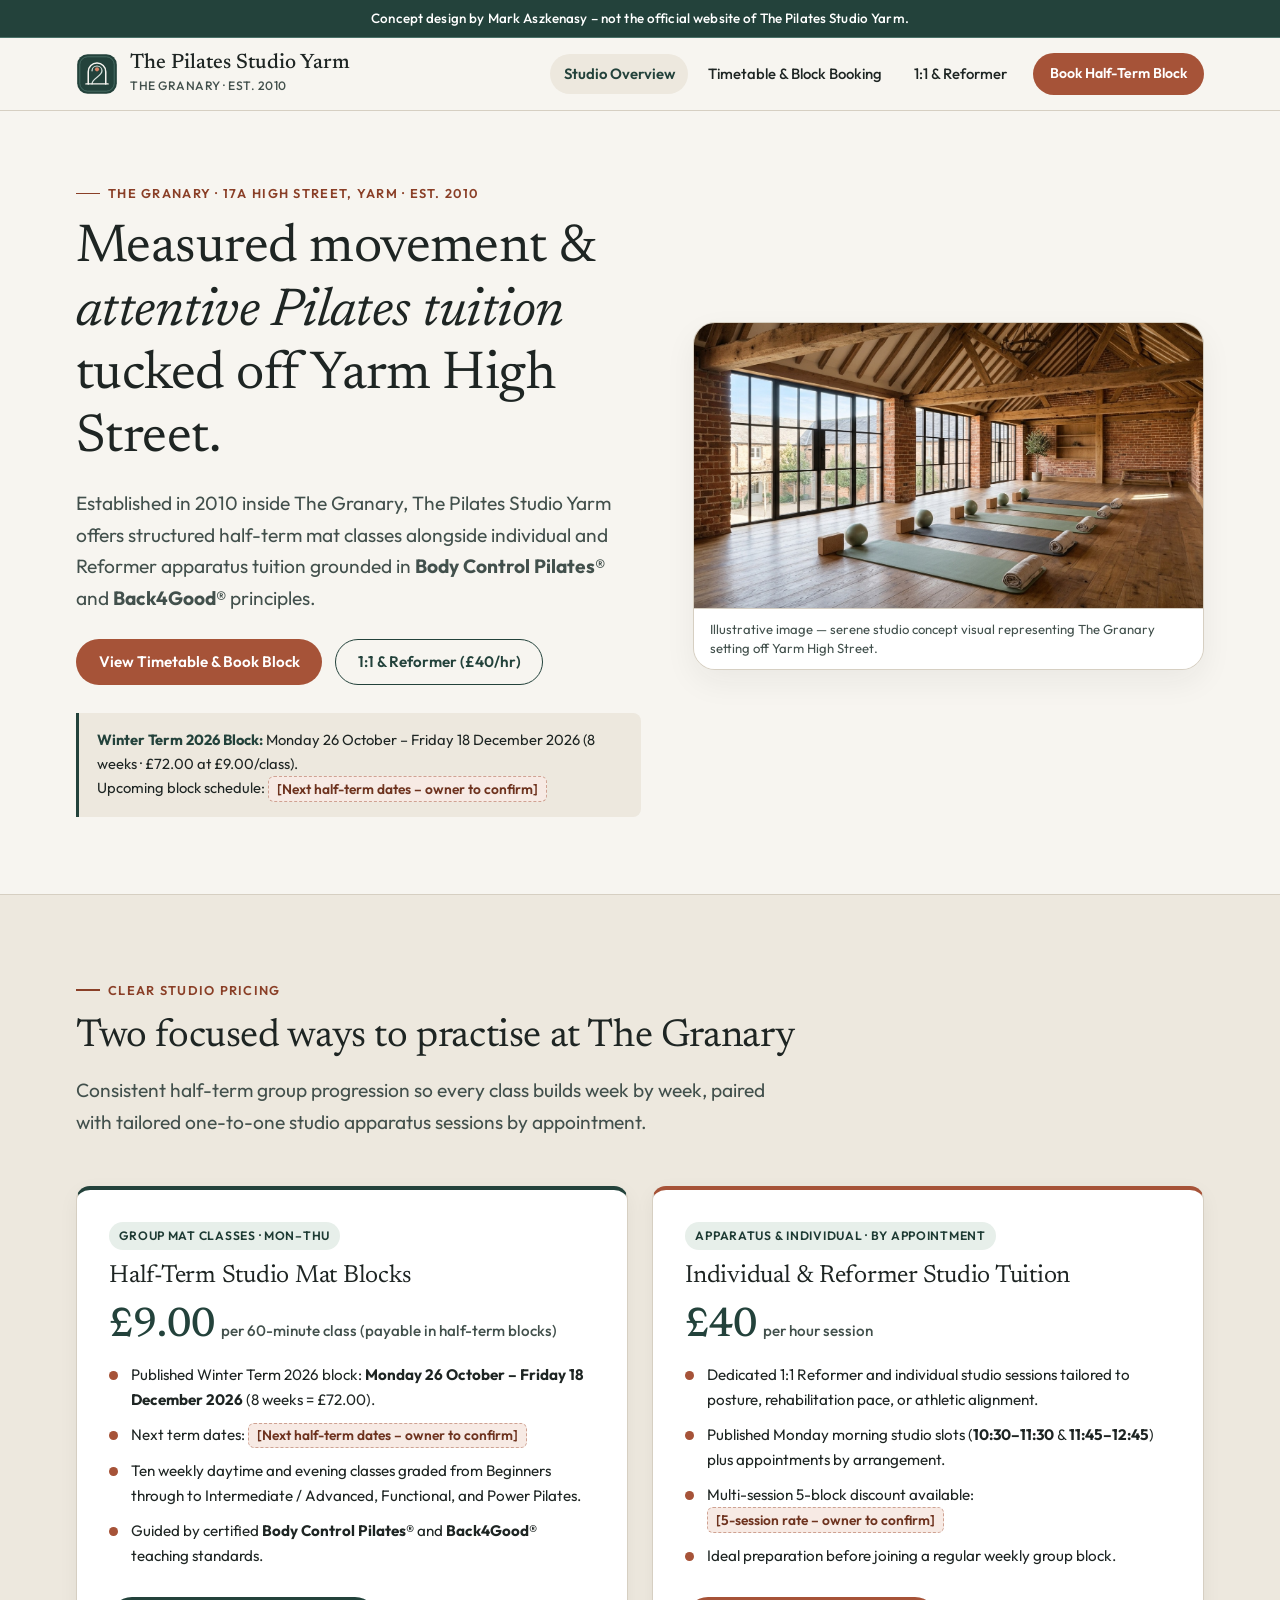
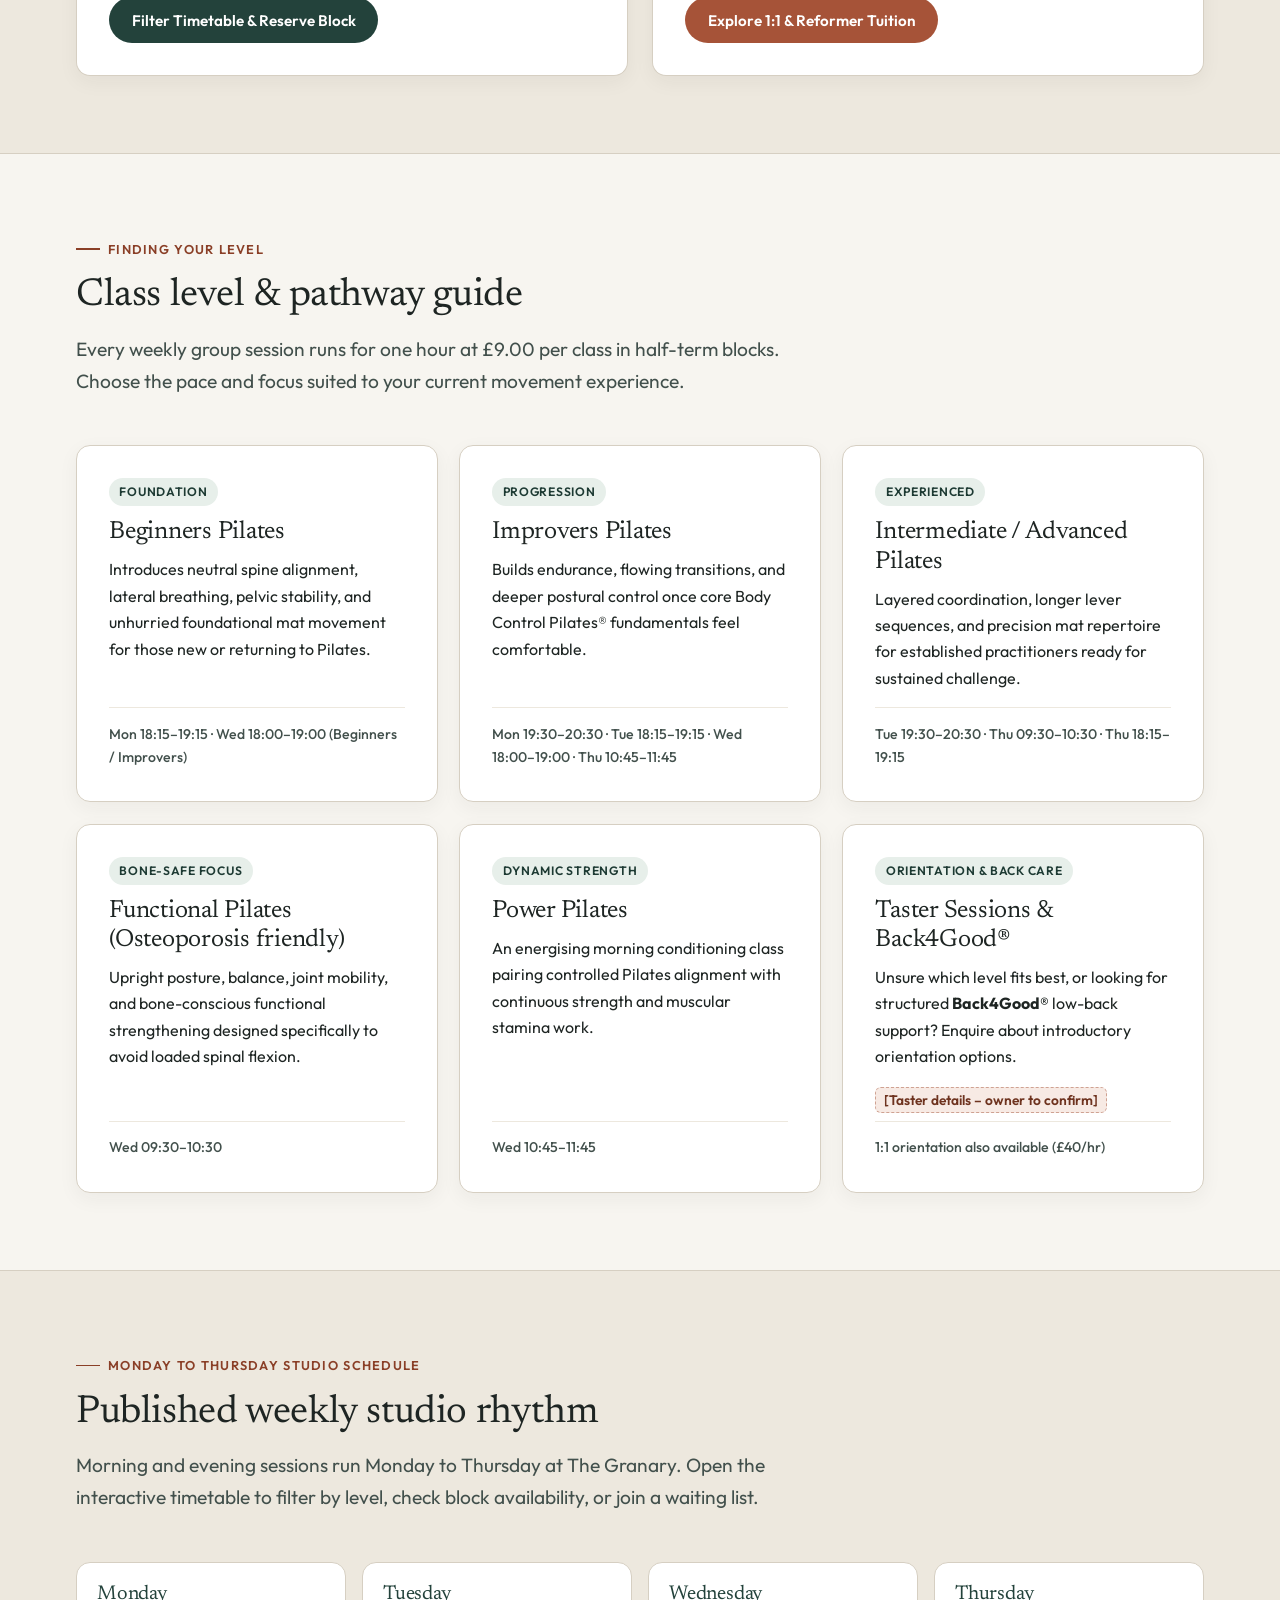
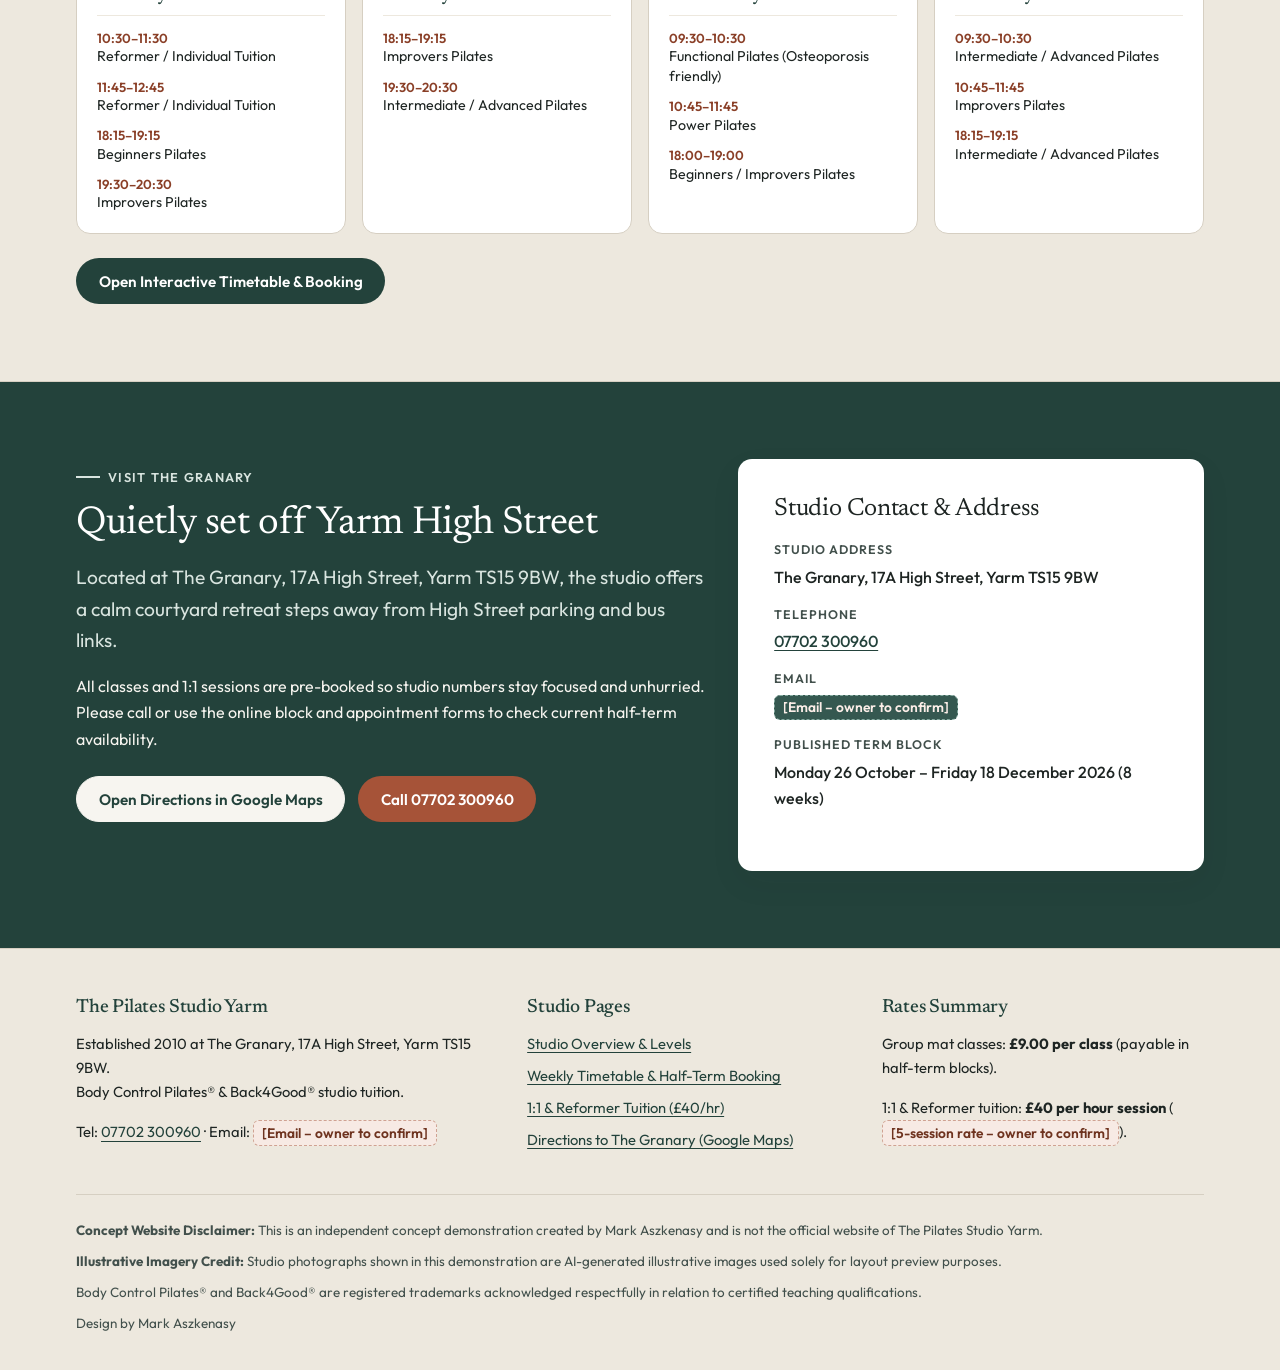
==== index.html @ 7351efa4 "Initial draft concept website for pilates-studio-yarm-demo" ====
<!DOCTYPE html>
<html lang="en-GB">
<head>
  <meta charset="utf-8">
  <meta name="viewport" content="width=device-width, initial-scale=1.0">
  <meta name="robots" content="noindex, nofollow">
  <title>The Pilates Studio Yarm | Calm Movement &amp; Reformer Tuition in The Granary</title>
  <meta name="description" content="Concept website for The Pilates Studio Yarm at The Granary, 17A High Street, Yarm TS15 9BW. Body Control Pilates, Back4Good, £9 half-term mat blocks and £40 1:1 Reformer tuition.">
  <link rel="icon" href="favicon.svg" type="image/svg+xml">
  <link rel="stylesheet" href="css/styles.css">
</head>
<body>
  <a class="skip-link" href="#main-content">Skip to main content</a>

  <div class="concept-banner" role="region" aria-label="Concept website notice">
    <p>Concept design by Mark Aszkenasy – not the official website of The Pilates Studio Yarm.</p>
  </div>

  <header class="site-header">
    <div class="container header-inner">
      <a class="brand-link" href="index.html">
        <img class="brand-mark" src="images/logo-mark.svg" alt="" width="44" height="44">
        <span class="brand-text">
          <span class="brand-name">The Pilates Studio Yarm</span>
          <span class="brand-sub">The Granary · Est. 2010</span>
        </span>
      </a>

      <button class="nav-toggle" type="button" aria-expanded="false" aria-controls="primary-nav">
        <svg class="nav-toggle-icon" viewBox="0 0 24 24" fill="none" stroke="currentColor" stroke-width="2" aria-hidden="true">
          <path d="M4 7h16M4 12h16M4 17h16" stroke-linecap="round"/>
        </svg>
        <span class="nav-toggle-text">Menu</span>
      </button>

      <nav id="primary-nav" class="primary-nav" aria-label="Primary navigation">
        <ul class="nav-list">
          <li><a class="nav-link" href="index.html" aria-current="page">Studio Overview</a></li>
          <li><a class="nav-link" href="timetable-booking.html">Timetable &amp; Block Booking</a></li>
          <li><a class="nav-link" href="reformer-tuition.html">1:1 &amp; Reformer</a></li>
          <li class="nav-cta-item"><a class="btn btn-primary btn-sm" href="timetable-booking.html#booking-form">Book Half-Term Block</a></li>
        </ul>
      </nav>
    </div>
  </header>

  <main id="main-content">
    <!-- Hero Section -->
    <section class="hero-section">
      <div class="container hero-grid">
        <div class="hero-copy">
          <span class="eyebrow">The Granary · 17A High Street, Yarm · Est. 2010</span>
          <h1>Measured movement &amp; <em>attentive Pilates tuition</em> tucked off Yarm High Street.</h1>
          <p class="lead">
            Established in 2010 inside The Granary, The Pilates Studio Yarm offers structured half-term mat classes alongside individual and Reformer apparatus tuition grounded in <strong>Body Control Pilates®</strong> and <strong>Back4Good®</strong> principles.
          </p>

          <div class="btn-group">
            <a class="btn btn-primary" href="timetable-booking.html">View Timetable &amp; Book Block</a>
            <a class="btn btn-outline" href="reformer-tuition.html">1:1 &amp; Reformer (£40/hr)</a>
          </div>

          <div class="term-callout">
            <strong>Winter Term 2026 Block:</strong> Monday 26 October – Friday 18 December 2026 (8 weeks · £72.00 at £9.00/class).<br>
            Upcoming block schedule: <span class="ph">[Next half-term dates – owner to confirm]</span>
          </div>
        </div>

        <figure class="editorial-figure hero-media">
          <img
            src="images/hero.jpg"
            alt="Calm timber-beamed Pilates loft studio with alignment mats and studio apparatus bathed in warm daylight"
            width="1440"
            height="803"
            fetchpriority="high"
          >
          <figcaption>Illustrative image — serene studio concept visual representing The Granary setting off Yarm High Street.</figcaption>
        </figure>
      </div>
    </section>

    <!-- Studio Pricing & Format Overview -->
    <section class="section section-stone" aria-labelledby="pricing-heading">
      <div class="container">
        <div class="section-header">
          <span class="eyebrow">Clear Studio Pricing</span>
          <h2 id="pricing-heading">Two focused ways to practise at The Granary</h2>
          <p class="lead">
            Consistent half-term group progression so every class builds week by week, paired with tailored one-to-one studio apparatus sessions by appointment.
          </p>
        </div>

        <div class="grid-2">
          <article class="studio-card studio-card-accent">
            <span class="level-pill">Group Mat Classes · Mon–Thu</span>
            <h3>Half-Term Studio Mat Blocks</h3>
            <div class="price-tag">
              <span class="price-amount">£9.00</span>
              <span class="price-unit">per 60-minute class (payable in half-term blocks)</span>
            </div>
            <ul class="feature-list">
              <li>Published Winter Term 2026 block: <strong>Monday 26 October – Friday 18 December 2026</strong> (8 weeks = £72.00).</li>
              <li>Next term dates: <span class="ph">[Next half-term dates – owner to confirm]</span></li>
              <li>Ten weekly daytime and evening classes graded from Beginners through to Intermediate / Advanced, Functional, and Power Pilates.</li>
              <li>Guided by certified <strong>Body Control Pilates®</strong> and <strong>Back4Good®</strong> teaching standards.</li>
            </ul>
            <div class="card-footer-action">
              <a class="btn btn-eucalyptus" href="timetable-booking.html">Filter Timetable &amp; Reserve Block</a>
            </div>
          </article>

          <article class="studio-card studio-card-clay">
            <span class="level-pill">Apparatus &amp; Individual · By Appointment</span>
            <h3>Individual &amp; Reformer Studio Tuition</h3>
            <div class="price-tag">
              <span class="price-amount">£40</span>
              <span class="price-unit">per hour session</span>
            </div>
            <ul class="feature-list">
              <li>Dedicated 1:1 Reformer and individual studio sessions tailored to posture, rehabilitation pace, or athletic alignment.</li>
              <li>Published Monday morning studio slots (<strong>10:30–11:30</strong> &amp; <strong>11:45–12:45</strong>) plus appointments by arrangement.</li>
              <li>Multi-session 5-block discount available: <span class="ph">[5-session rate – owner to confirm]</span></li>
              <li>Ideal preparation before joining a regular weekly group block.</li>
            </ul>
            <div class="card-footer-action">
              <a class="btn btn-primary" href="reformer-tuition.html">Explore 1:1 &amp; Reformer Tuition</a>
            </div>
          </article>
        </div>
      </div>
    </section>

    <!-- Class Level Guide -->
    <section class="section" aria-labelledby="levels-heading">
      <div class="container">
        <div class="section-header">
          <span class="eyebrow">Finding Your Level</span>
          <h2 id="levels-heading">Class level &amp; pathway guide</h2>
          <p class="lead">
            Every weekly group session runs for one hour at £9.00 per class in half-term blocks. Choose the pace and focus suited to your current movement experience.
          </p>
        </div>

        <div class="grid-3">
          <article class="studio-card">
            <span class="level-pill">Foundation</span>
            <h3>Beginners Pilates</h3>
            <p>
              Introduces neutral spine alignment, lateral breathing, pelvic stability, and unhurried foundational mat movement for those new or returning to Pilates.
            </p>
            <div class="level-times">
              Mon 18:15–19:15 · Wed 18:00–19:00 (Beginners / Improvers)
            </div>
          </article>

          <article class="studio-card">
            <span class="level-pill">Progression</span>
            <h3>Improvers Pilates</h3>
            <p>
              Builds endurance, flowing transitions, and deeper postural control once core Body Control Pilates® fundamentals feel comfortable.
            </p>
            <div class="level-times">
              Mon 19:30–20:30 · Tue 18:15–19:15 · Wed 18:00–19:00 · Thu 10:45–11:45
            </div>
          </article>

          <article class="studio-card">
            <span class="level-pill">Experienced</span>
            <h3>Intermediate / Advanced Pilates</h3>
            <p>
              Layered coordination, longer lever sequences, and precision mat repertoire for established practitioners ready for sustained challenge.
            </p>
            <div class="level-times">
              Tue 19:30–20:30 · Thu 09:30–10:30 · Thu 18:15–19:15
            </div>
          </article>

          <article class="studio-card">
            <span class="level-pill">Bone-Safe Focus</span>
            <h3>Functional Pilates (Osteoporosis friendly)</h3>
            <p>
              Upright posture, balance, joint mobility, and bone-conscious functional strengthening designed specifically to avoid loaded spinal flexion.
            </p>
            <div class="level-times">
              Wed 09:30–10:30
            </div>
          </article>

          <article class="studio-card">
            <span class="level-pill">Dynamic Strength</span>
            <h3>Power Pilates</h3>
            <p>
              An energising morning conditioning class pairing controlled Pilates alignment with continuous strength and muscular stamina work.
            </p>
            <div class="level-times">
              Wed 10:45–11:45
            </div>
          </article>

          <article class="studio-card">
            <span class="level-pill">Orientation &amp; Back Care</span>
            <h3>Taster Sessions &amp; Back4Good®</h3>
            <p>
              Unsure which level fits best, or looking for structured <strong>Back4Good®</strong> low-back support? Enquire about introductory orientation options.
            </p>
            <p style="margin-bottom:0.5rem;">
              <span class="ph">[Taster details – owner to confirm]</span>
            </p>
            <div class="level-times">
              1:1 orientation also available (£40/hr)
            </div>
          </article>
        </div>
      </div>
    </section>

    <!-- Weekly Rhythm At-a-Glance -->
    <section class="section section-stone" aria-labelledby="rhythm-heading">
      <div class="container">
        <div class="section-header">
          <span class="eyebrow">Monday to Thursday Studio Schedule</span>
          <h2 id="rhythm-heading">Published weekly studio rhythm</h2>
          <p class="lead">
            Morning and evening sessions run Monday to Thursday at The Granary. Open the interactive timetable to filter by level, check block availability, or join a waiting list.
          </p>
        </div>

        <div class="week-strip">
          <div class="day-summary-card">
            <h3>Monday</h3>
            <ul class="mini-slot-list">
              <li><span class="mini-slot-time">10:30–11:30</span>Reformer / Individual Tuition</li>
              <li><span class="mini-slot-time">11:45–12:45</span>Reformer / Individual Tuition</li>
              <li><span class="mini-slot-time">18:15–19:15</span>Beginners Pilates</li>
              <li><span class="mini-slot-time">19:30–20:30</span>Improvers Pilates</li>
            </ul>
          </div>

          <div class="day-summary-card">
            <h3>Tuesday</h3>
            <ul class="mini-slot-list">
              <li><span class="mini-slot-time">18:15–19:15</span>Improvers Pilates</li>
              <li><span class="mini-slot-time">19:30–20:30</span>Intermediate / Advanced Pilates</li>
            </ul>
          </div>

          <div class="day-summary-card">
            <h3>Wednesday</h3>
            <ul class="mini-slot-list">
              <li><span class="mini-slot-time">09:30–10:30</span>Functional Pilates (Osteoporosis friendly)</li>
              <li><span class="mini-slot-time">10:45–11:45</span>Power Pilates</li>
              <li><span class="mini-slot-time">18:00–19:00</span>Beginners / Improvers Pilates</li>
            </ul>
          </div>

          <div class="day-summary-card">
            <h3>Thursday</h3>
            <ul class="mini-slot-list">
              <li><span class="mini-slot-time">09:30–10:30</span>Intermediate / Advanced Pilates</li>
              <li><span class="mini-slot-time">10:45–11:45</span>Improvers Pilates</li>
              <li><span class="mini-slot-time">18:15–19:15</span>Intermediate / Advanced Pilates</li>
            </ul>
          </div>
        </div>

        <div class="btn-group">
          <a class="btn btn-eucalyptus" href="timetable-booking.html">Open Interactive Timetable &amp; Booking</a>
        </div>
      </div>
    </section>

    <!-- Location & Directions -->
    <section id="directions" class="section section-eucalyptus dark-surface" aria-labelledby="location-heading">
      <div class="container location-grid">
        <div>
          <span class="eyebrow">Visit The Granary</span>
          <h2 id="location-heading">Quietly set off Yarm High Street</h2>
          <p class="lead">
            Located at The Granary, 17A High Street, Yarm TS15 9BW, the studio offers a calm courtyard retreat steps away from High Street parking and bus links.
          </p>
          <p>
            All classes and 1:1 sessions are pre-booked so studio numbers stay focused and unhurried. Please call or use the online block and appointment forms to check current half-term availability.
          </p>
          <div class="btn-group">
            <a
              class="btn btn-light"
              href="https://www.google.com/maps/search/?api=1&amp;query=The+Pilates+Studio+Yarm+The+Granary+17A+High+Street+Yarm+TS15+9BW"
              target="_blank"
              rel="noopener noreferrer"
            >
              Open Directions in Google Maps
            </a>
            <a class="btn btn-primary" href="tel:07702300960">Call 07702 300960</a>
          </div>
        </div>

        <div class="address-panel">
          <h3>Studio Contact &amp; Address</h3>
          <dl class="contact-dl">
            <div>
              <dt>Studio Address</dt>
              <dd>The Granary, 17A High Street, Yarm TS15 9BW</dd>
            </div>
            <div>
              <dt>Telephone</dt>
              <dd><a href="tel:07702300960">07702 300960</a></dd>
            </div>
            <div>
              <dt>Email</dt>
              <dd><span class="ph">[Email – owner to confirm]</span></dd>
            </div>
            <div>
              <dt>Published Term Block</dt>
              <dd>Monday 26 October – Friday 18 December 2026 (8 weeks)</dd>
            </div>
          </dl>
        </div>
      </div>
    </section>
  </main>

  <footer class="site-footer">
    <div class="container">
      <div class="footer-grid">
        <div>
          <h2 class="footer-heading">The Pilates Studio Yarm</h2>
          <p>
            Established 2010 at The Granary, 17A High Street, Yarm TS15 9BW.<br>
            Body Control Pilates® &amp; Back4Good® studio tuition.
          </p>
          <p>
            Tel: <a href="tel:07702300960">07702 300960</a> · Email: <span class="ph">[Email – owner to confirm]</span>
          </p>
        </div>

        <div>
          <h2 class="footer-heading">Studio Pages</h2>
          <ul class="footer-links">
            <li><a href="index.html">Studio Overview &amp; Levels</a></li>
            <li><a href="timetable-booking.html">Weekly Timetable &amp; Half-Term Booking</a></li>
            <li><a href="reformer-tuition.html">1:1 &amp; Reformer Tuition (£40/hr)</a></li>
            <li>
              <a
                href="https://www.google.com/maps/search/?api=1&amp;query=The+Pilates+Studio+Yarm+The+Granary+17A+High+Street+Yarm+TS15+9BW"
                target="_blank"
                rel="noopener noreferrer"
              >
                Directions to The Granary (Google Maps)
              </a>
            </li>
          </ul>
        </div>

        <div>
          <h2 class="footer-heading">Rates Summary</h2>
          <p>Group mat classes: <strong>£9.00 per class</strong> (payable in half-term blocks).</p>
          <p>1:1 &amp; Reformer tuition: <strong>£40 per hour session</strong> (<span class="ph">[5-session rate – owner to confirm]</span>).</p>
        </div>
      </div>

      <div class="footer-legal">
        <p><strong>Concept Website Disclaimer:</strong> This is an independent concept demonstration created by Mark Aszkenasy and is not the official website of The Pilates Studio Yarm.</p>
        <p><strong>Illustrative Imagery Credit:</strong> Studio photographs shown in this demonstration are AI-generated illustrative images used solely for layout preview purposes.</p>
        <p>Body Control Pilates® and Back4Good® are registered trademarks acknowledged respectfully in relation to certified teaching qualifications.</p>
        <p>Design by Mark Aszkenasy</p>
      </div>
    </div>
  </footer>

  <!-- Solid Opaque Sticky Mobile Action Bar -->
  <nav class="mobile-action-bar" aria-label="Quick studio actions">
    <a class="mobile-action-link" href="tel:07702300960">Call Studio</a>
    <a class="mobile-action-link action-accent" href="timetable-booking.html">Timetable</a>
    <a class="mobile-action-link" href="reformer-tuition.html">1:1 Reformer</a>
  </nav>

  <script src="js/main.js"></script>
</body>
</html>
---- css/styles.css ----
/* ==========================================================================
   The Pilates Studio Yarm — Calm Granary Movement Studio Concept Stylesheet
   Self-hosted Newsreader & Outfit · Mobile-first · WCAG AA High Contrast
   ========================================================================== */

@font-face {
  font-family: 'Newsreader';
  src: url('../fonts/newsreader-latin.woff2') format('woff2');
  font-weight: 300 700;
  font-style: normal;
  font-display: swap;
}

@font-face {
  font-family: 'Newsreader';
  src: url('../fonts/newsreader-latin-italic.woff2') format('woff2');
  font-weight: 300 700;
  font-style: italic;
  font-display: swap;
}

@font-face {
  font-family: 'Outfit';
  src: url('../fonts/outfit-latin.woff2') format('woff2');
  font-weight: 300 700;
  font-style: normal;
  font-display: swap;
}

:root {
  --linen: #F7F5F0;
  --stone: #EDE8DE;
  --stone-deep: #E2DBD0;
  --card: #FFFFFF;
  --eucalyptus: #23423B;
  --eucalyptus-mid: #355850;
  --eucalyptus-border: #4A7269;
  --terracotta: #A65338;
  --terracotta-hover: #8B422B;
  --terracotta-text: #8A3F27;
  --charcoal: #1E2523;
  --muted: #42504C;
  --border: #D6CFC2;
  --sage-tint: #E7EFEA;
  --sage-ink: #1D3A33;

  --ph-bg: #F7EAE4;
  --ph-border: #CFA292;
  --ph-text: #6E331F;

  --font-serif: 'Newsreader', Georgia, 'Times New Roman', serif;
  --font-sans: 'Outfit', -apple-system, BlinkMacSystemFont, 'Segoe UI', sans-serif;

  --radius-sm: 8px;
  --radius-md: 14px;
  --radius-lg: 22px;
  --radius-pill: 999px;

  --shadow-soft: 0 12px 32px rgba(30, 37, 35, 0.06);
  --shadow-card: 0 6px 20px rgba(30, 37, 35, 0.05);
  --container-max: 1200px;
}

*,
*::before,
*::after {
  box-sizing: border-box;
}

html {
  scroll-behavior: smooth;
  -webkit-text-size-adjust: 100%;
  max-width: 100%;
}

@media (prefers-reduced-motion: reduce) {
  html {
    scroll-behavior: auto;
  }
  *,
  *::before,
  *::after {
    animation-duration: 0.01ms !important;
    transition-duration: 0.01ms !important;
  }
}

body {
  margin: 0;
  background-color: var(--linen);
  color: var(--charcoal);
  font-family: var(--font-sans);
  font-size: 1rem;
  line-height: 1.65;
  font-weight: 400;
  max-width: 100%;
  overflow-x: clip;
  padding-bottom: 4.75rem;
}

@media (min-width: 900px) {
  body {
    padding-bottom: 0;
  }
}

img,
svg {
  display: block;
  max-width: 100%;
  height: auto;
}

a {
  color: var(--eucalyptus);
  text-underline-offset: 0.2em;
  transition: color 0.18s ease, background-color 0.18s ease, border-color 0.18s ease;
}

a:hover {
  color: var(--terracotta-text);
}

:focus-visible {
  outline: 3px solid var(--terracotta);
  outline-offset: 3px;
}

.dark-surface :focus-visible,
.concept-banner :focus-visible,
.mobile-action-bar :focus-visible {
  outline: 3px solid var(--linen);
  outline-offset: 3px;
}

/* Skip Link */
.skip-link {
  position: absolute;
  left: 0.75rem;
  top: -100px;
  z-index: 2000;
  background-color: var(--eucalyptus);
  color: #FFFFFF;
  padding: 0.65rem 1.1rem;
  border-radius: var(--radius-sm);
  font-weight: 600;
  text-decoration: none;
}

.skip-link:focus {
  top: 0.75rem;
}

/* Persistent Slim Top Concept Banner */
.concept-banner {
  background-color: var(--eucalyptus);
  color: #FFFFFF;
  font-size: 0.84rem;
  line-height: 1.45;
  padding: 0.55rem 1rem;
  text-align: center;
  border-bottom: 1px solid var(--eucalyptus-border);
  overflow-wrap: anywhere;
}

.concept-banner p {
  margin: 0 auto;
  max-width: var(--container-max);
  font-weight: 500;
  letter-spacing: 0.01em;
}

/* Layout Containers */
.container {
  width: 100%;
  max-width: var(--container-max);
  margin: 0 auto;
  padding-left: clamp(1rem, 4vw, 2.25rem);
  padding-right: clamp(1rem, 4vw, 2.25rem);
}

.section {
  padding-top: clamp(3.25rem, 6vw, 5.5rem);
  padding-bottom: clamp(3.25rem, 6vw, 5.5rem);
}

.section-stone {
  background-color: var(--stone);
  border-top: 1px solid var(--border);
  border-bottom: 1px solid var(--border);
}

.section-eucalyptus {
  background-color: var(--eucalyptus);
  color: var(--linen);
}

/* Typography */
h1,
h2,
h3,
h4 {
  font-family: var(--font-serif);
  font-weight: 400;
  line-height: 1.18;
  margin-top: 0;
  color: var(--charcoal);
  letter-spacing: -0.01em;
}

.dark-surface h1,
.dark-surface h2,
.dark-surface h3,
.dark-surface h4 {
  color: #FFFFFF;
}

h1 {
  font-size: clamp(2.05rem, 4.4vw, 3.35rem);
  margin-bottom: 1.1rem;
}

h1 em,
h2 em {
  font-style: italic;
  font-weight: 400;
}

h2 {
  font-size: clamp(1.65rem, 3.2vw, 2.45rem);
  margin-bottom: 0.9rem;
}

h3 {
  font-size: clamp(1.25rem, 2vw, 1.55rem);
  margin-bottom: 0.55rem;
}

p {
  margin-top: 0;
  margin-bottom: 1rem;
}

.eyebrow {
  display: inline-flex;
  align-items: center;
  gap: 0.5rem;
  font-family: var(--font-sans);
  font-size: 0.8rem;
  font-weight: 600;
  text-transform: uppercase;
  letter-spacing: 0.1em;
  color: var(--terracotta-text);
  margin-bottom: 0.85rem;
}

.eyebrow::before {
  content: "";
  display: inline-block;
  width: 1.5rem;
  height: 1.5px;
  background-color: currentColor;
}

.dark-surface .eyebrow {
  color: #D8E4DF;
}

.lead {
  font-size: clamp(1.05rem, 1.5vw, 1.2rem);
  color: var(--muted);
  max-width: 62ch;
}

.dark-surface .lead {
  color: #D8E4DF;
}

/* Placeholder Tags (.ph) — Strict Overflow & Contrast Compliance */
.ph {
  display: inline-block;
  max-width: 100%;
  background-color: var(--ph-bg);
  color: var(--ph-text);
  border: 1px dashed var(--ph-border);
  border-radius: 6px;
  padding: 0.14rem 0.5rem;
  font-family: var(--font-sans);
  font-size: 0.86rem;
  font-weight: 600;
  line-height: 1.4;
  overflow-wrap: anywhere;
  word-break: break-word;
  vertical-align: baseline;
}

.dark-surface .ph {
  background-color: var(--eucalyptus-mid);
  color: #FCEEE8;
  border-color: #84A99F;
}

.ph.status-open {
  background-color: var(--sage-tint);
  color: var(--sage-ink);
  border-style: solid;
  border-color: #9BB8AE;
}

.ph.status-full {
  background-color: var(--ph-bg);
  color: var(--ph-text);
  border-style: solid;
  border-color: var(--ph-border);
}

/* Site Header & Navigation */
.site-header {
  background-color: var(--linen);
  border-bottom: 1px solid var(--border);
  position: sticky;
  top: 0;
  z-index: 1000;
}

.header-inner {
  display: flex;
  align-items: center;
  justify-content: space-between;
  gap: 1rem;
  min-height: 4.5rem;
  padding-top: 0.5rem;
  padding-bottom: 0.5rem;
}

.brand-link {
  display: inline-flex;
  align-items: center;
  gap: 0.75rem;
  text-decoration: none;
  color: var(--charcoal);
  min-width: 0;
}

.brand-link:hover {
  color: var(--eucalyptus);
}

.brand-mark {
  width: 2.65rem;
  height: 2.65rem;
  flex-shrink: 0;
}

.brand-text {
  display: flex;
  flex-direction: column;
  min-width: 0;
}

.brand-name {
  font-family: var(--font-serif);
  font-size: clamp(1.05rem, 2.2vw, 1.3rem);
  font-weight: 500;
  line-height: 1.15;
  color: var(--charcoal);
}

.brand-sub {
  font-size: 0.76rem;
  color: var(--muted);
  letter-spacing: 0.04em;
  text-transform: uppercase;
  font-weight: 500;
}

.nav-toggle {
  display: inline-flex;
  align-items: center;
  justify-content: center;
  gap: 0.45rem;
  min-height: 44px;
  min-width: 44px;
  padding: 0.5rem 0.85rem;
  background-color: var(--card);
  color: var(--charcoal);
  border: 1px solid var(--border);
  border-radius: var(--radius-pill);
  font-family: var(--font-sans);
  font-size: 0.9rem;
  font-weight: 600;
  cursor: pointer;
}

.nav-toggle:hover {
  border-color: var(--eucalyptus);
  color: var(--eucalyptus);
}

.nav-toggle-icon {
  width: 1.15rem;
  height: 1.15rem;
}

.primary-nav {
  display: none;
  position: absolute;
  top: 100%;
  left: 0;
  right: 0;
  background-color: var(--linen);
  border-bottom: 2px solid var(--eucalyptus);
  box-shadow: 0 18px 36px rgba(30, 37, 35, 0.14);
  padding: 1rem clamp(1rem, 4vw, 2.25rem) 1.35rem;
}

.primary-nav.is-open {
  display: block;
}

.nav-list {
  list-style: none;
  margin: 0;
  padding: 0;
  display: flex;
  flex-direction: column;
  gap: 0.35rem;
}

.nav-link {
  display: block;
  padding: 0.7rem 0.9rem;
  border-radius: var(--radius-sm);
  text-decoration: none;
  color: var(--charcoal);
  font-weight: 500;
  font-size: 0.98rem;
}

.nav-link:hover,
.nav-link[aria-current="page"] {
  background-color: var(--stone);
  color: var(--eucalyptus);
}

.nav-link[aria-current="page"] {
  font-weight: 600;
}

.nav-cta-item {
  margin-top: 0.45rem;
}

@media (min-width: 900px) {
  .nav-toggle {
    display: none;
  }

  .primary-nav {
    display: block;
    position: static;
    background: transparent;
    border-bottom: none;
    box-shadow: none;
    padding: 0;
  }

  .nav-list {
    flex-direction: row;
    align-items: center;
    gap: 0.35rem;
  }

  .nav-link {
    padding: 0.5rem 0.85rem;
    border-radius: var(--radius-pill);
    font-size: 0.93rem;
  }

  .nav-cta-item {
    margin-top: 0;
    margin-left: 0.4rem;
  }
}

/* Buttons */
.btn {
  display: inline-flex;
  align-items: center;
  justify-content: center;
  gap: 0.5rem;
  min-height: 46px;
  padding: 0.72rem 1.35rem;
  border-radius: var(--radius-pill);
  font-family: var(--font-sans);
  font-size: 0.95rem;
  font-weight: 600;
  line-height: 1.25;
  text-decoration: none;
  border: 1.5px solid transparent;
  cursor: pointer;
  text-align: center;
  max-width: 100%;
  overflow-wrap: anywhere;
}

.btn-primary {
  background-color: var(--terracotta);
  color: #FFFFFF;
}

.btn-primary:hover {
  background-color: var(--terracotta-hover);
  color: #FFFFFF;
}

.btn-eucalyptus {
  background-color: var(--eucalyptus);
  color: #FFFFFF;
}

.btn-eucalyptus:hover {
  background-color: #18302A;
  color: #FFFFFF;
}

.btn-outline {
  background-color: transparent;
  color: var(--eucalyptus);
  border-color: var(--eucalyptus);
}

.btn-outline:hover {
  background-color: var(--eucalyptus);
  color: #FFFFFF;
}

.btn-light {
  background-color: var(--linen);
  color: var(--eucalyptus);
  border-color: var(--linen);
}

.btn-light:hover {
  background-color: #FFFFFF;
  color: var(--charcoal);
}

.btn-sm {
  min-height: 42px;
  padding: 0.52rem 1rem;
  font-size: 0.88rem;
}

.btn-group {
  display: flex;
  flex-wrap: wrap;
  gap: 0.8rem;
  margin-top: 1.5rem;
}

/* Hero & Editorial Split */
.hero-section {
  padding-top: clamp(2.25rem, 5vw, 4.25rem);
  padding-bottom: clamp(3rem, 6vw, 5rem);
}

.hero-grid {
  display: grid;
  grid-template-columns: 1fr;
  gap: clamp(2rem, 4vw, 3.5rem);
  align-items: center;
}

@media (min-width: 960px) {
  .hero-grid {
    grid-template-columns: minmax(0, 1.05fr) minmax(0, 0.95fr);
  }
}

.hero-copy {
  min-width: 0;
}

.term-callout {
  margin-top: 1.75rem;
  padding: 0.95rem 1.15rem;
  background-color: var(--stone);
  border-left: 3.5px solid var(--eucalyptus);
  border-radius: 0 var(--radius-sm) var(--radius-sm) 0;
  font-size: 0.92rem;
  color: var(--charcoal);
}

.term-callout strong {
  color: var(--eucalyptus);
}

/* Editorial Figures & Images */
.editorial-figure {
  margin: 0;
  background-color: var(--stone);
  border: 1px solid var(--border);
  border-radius: var(--radius-lg);
  overflow: hidden;
  box-shadow: var(--shadow-soft);
  min-width: 0;
}

.editorial-figure img {
  width: 100%;
  height: auto;
  object-fit: cover;
  background-color: var(--stone-deep);
}

.editorial-figure.hero-media img {
  aspect-ratio: 1440 / 803;
}

.editorial-figure.feature-media img {
  aspect-ratio: 1200 / 896;
}

.editorial-figure figcaption {
  padding: 0.7rem 1rem;
  background-color: var(--card);
  border-top: 1px solid var(--border);
  color: var(--muted);
  font-size: 0.82rem;
  line-height: 1.45;
}

/* Section Headers */
.section-header {
  max-width: 66ch;
  margin-bottom: clamp(2rem, 4vw, 3rem);
}

/* Cards & Grids */
.grid-2 {
  display: grid;
  grid-template-columns: 1fr;
  gap: 1.5rem;
}

.grid-3 {
  display: grid;
  grid-template-columns: 1fr;
  gap: 1.35rem;
}

@media (min-width: 720px) {
  .grid-2 {
    grid-template-columns: repeat(2, minmax(0, 1fr));
  }
  .grid-3 {
    grid-template-columns: repeat(2, minmax(0, 1fr));
  }
}

@media (min-width: 1024px) {
  .grid-3 {
    grid-template-columns: repeat(3, minmax(0, 1fr));
  }
}

.studio-card {
  background-color: var(--card);
  border: 1px solid var(--border);
  border-radius: var(--radius-md);
  padding: clamp(1.35rem, 3vw, 2rem);
  box-shadow: var(--shadow-card);
  display: flex;
  flex-direction: column;
  min-width: 0;
}

.studio-card-accent {
  border-top: 4px solid var(--eucalyptus);
}

.studio-card-clay {
  border-top: 4px solid var(--terracotta);
}

.price-tag {
  display: inline-flex;
  align-items: baseline;
  gap: 0.4rem;
  margin: 0.35rem 0 0.9rem;
}

.price-amount {
  font-family: var(--font-serif);
  font-size: clamp(2rem, 3.5vw, 2.6rem);
  font-weight: 500;
  color: var(--eucalyptus);
  line-height: 1;
}

.price-unit {
  font-size: 0.95rem;
  color: var(--muted);
  font-weight: 500;
}

.feature-list {
  list-style: none;
  padding: 0;
  margin: 0 0 1.35rem;
  display: flex;
  flex-direction: column;
  gap: 0.6rem;
}

.feature-list li {
  position: relative;
  padding-left: 1.4rem;
  font-size: 0.95rem;
  color: var(--charcoal);
}

.feature-list li::before {
  content: "";
  position: absolute;
  left: 0;
  top: 0.58rem;
  width: 0.55rem;
  height: 0.55rem;
  border-radius: 50%;
  background-color: var(--terracotta);
}

.card-footer-action {
  margin-top: auto;
  padding-top: 0.5rem;
}

/* Level Guide Cards */
.level-pill {
  display: inline-block;
  align-self: flex-start;
  font-size: 0.76rem;
  font-weight: 600;
  text-transform: uppercase;
  letter-spacing: 0.06em;
  background-color: var(--sage-tint);
  color: var(--sage-ink);
  padding: 0.25rem 0.65rem;
  border-radius: var(--radius-pill);
  margin-bottom: 0.75rem;
}

.level-times {
  margin-top: auto;
  padding-top: 0.9rem;
  border-top: 1px solid var(--stone);
  font-size: 0.88rem;
  color: var(--muted);
  font-weight: 500;
}

/* Weekly Snapshot Strip (Index) */
.week-strip {
  display: grid;
  grid-template-columns: 1fr;
  gap: 1rem;
}

@media (min-width: 680px) {
  .week-strip {
    grid-template-columns: repeat(2, minmax(0, 1fr));
  }
}

@media (min-width: 1040px) {
  .week-strip {
    grid-template-columns: repeat(4, minmax(0, 1fr));
  }
}

.day-summary-card {
  background-color: var(--card);
  border: 1px solid var(--border);
  border-radius: var(--radius-md);
  padding: 1.25rem;
  min-width: 0;
}

.day-summary-card h3 {
  font-size: 1.25rem;
  padding-bottom: 0.55rem;
  margin-bottom: 0.8rem;
  border-bottom: 1px solid var(--stone);
  color: var(--eucalyptus);
}

.mini-slot-list {
  list-style: none;
  margin: 0;
  padding: 0;
  display: flex;
  flex-direction: column;
  gap: 0.65rem;
}

.mini-slot-list li {
  font-size: 0.89rem;
  line-height: 1.4;
}

.mini-slot-time {
  display: block;
  font-weight: 600;
  color: var(--terracotta-text);
  font-size: 0.82rem;
}

/* Sanctuary Location & Contact Block */
.location-grid {
  display: grid;
  grid-template-columns: 1fr;
  gap: 2rem;
  align-items: start;
}

@media (min-width: 900px) {
  .location-grid {
    grid-template-columns: minmax(0, 1.15fr) minmax(0, 0.85fr);
  }
}

.address-panel {
  background-color: var(--card);
  color: var(--charcoal);
  border-radius: var(--radius-md);
  padding: clamp(1.5rem, 3vw, 2.25rem);
  box-shadow: var(--shadow-soft);
  min-width: 0;
}

.address-panel h3 {
  color: var(--charcoal);
}

.contact-dl {
  margin: 1rem 0 1.5rem;
  display: grid;
  gap: 0.9rem;
}

.contact-dl dt {
  font-size: 0.78rem;
  text-transform: uppercase;
  letter-spacing: 0.08em;
  font-weight: 600;
  color: var(--muted);
}

.contact-dl dd {
  margin: 0.2rem 0 0;
  font-size: 1rem;
  font-weight: 500;
  color: var(--charcoal);
  overflow-wrap: anywhere;
}

/* Interactive Timetable Filter & Schedule (timetable-booking.html) */
.page-hero-compact {
  padding-top: clamp(2.25rem, 4.5vw, 3.75rem);
  padding-bottom: clamp(2rem, 4vw, 3rem);
  background-color: var(--stone);
  border-bottom: 1px solid var(--border);
}

.filter-toolbar {
  background-color: var(--card);
  border: 1px solid var(--border);
  border-radius: var(--radius-md);
  padding: 1.15rem;
  margin-bottom: 1.75rem;
  box-shadow: var(--shadow-card);
}

.filter-label {
  display: block;
  font-size: 0.82rem;
  font-weight: 600;
  text-transform: uppercase;
  letter-spacing: 0.07em;
  color: var(--muted);
  margin-bottom: 0.7rem;
}

.filter-buttons {
  display: flex;
  flex-wrap: wrap;
  gap: 0.5rem;
}

.filter-btn {
  min-height: 42px;
  padding: 0.45rem 0.95rem;
  border-radius: var(--radius-pill);
  border: 1.5px solid var(--border);
  background-color: var(--linen);
  color: var(--charcoal);
  font-family: var(--font-sans);
  font-size: 0.88rem;
  font-weight: 600;
  cursor: pointer;
  transition: all 0.16s ease;
}

.filter-btn:hover {
  border-color: var(--eucalyptus);
  color: var(--eucalyptus);
}

.filter-btn[aria-pressed="true"] {
  background-color: var(--eucalyptus);
  border-color: var(--eucalyptus);
  color: #FFFFFF;
}

.filter-count {
  margin: 0.8rem 0 0;
  font-size: 0.88rem;
  color: var(--muted);
}

.timetable-day-group {
  margin-bottom: 2.25rem;
}

.timetable-day-group[hidden] {
  display: none;
}

.day-heading {
  display: flex;
  align-items: center;
  gap: 0.75rem;
  font-size: 1.5rem;
  color: var(--eucalyptus);
  margin-bottom: 1rem;
  padding-bottom: 0.45rem;
  border-bottom: 1.5px solid var(--border);
}

.slot-stack {
  display: grid;
  grid-template-columns: 1fr;
  gap: 1rem;
}

.class-slot-card {
  background-color: var(--card);
  border: 1px solid var(--border);
  border-radius: var(--radius-md);
  padding: 1.25rem;
  display: grid;
  grid-template-columns: 1fr;
  gap: 1rem;
  align-items: center;
  box-shadow: var(--shadow-card);
  min-width: 0;
}

.class-slot-card[hidden] {
  display: none;
}

@media (min-width: 820px) {
  .class-slot-card {
    grid-template-columns: 9.5rem minmax(0, 1fr) auto;
    gap: 1.35rem;
  }
}

.slot-time-badge {
  font-family: var(--font-serif);
  font-size: 1.2rem;
  font-weight: 500;
  color: var(--eucalyptus);
  background-color: var(--linen);
  border: 1px solid var(--border);
  border-radius: var(--radius-sm);
  padding: 0.55rem 0.75rem;
  text-align: center;
}

.slot-details {
  min-width: 0;
}

.slot-details h4 {
  font-size: 1.22rem;
  margin-bottom: 0.3rem;
}

.slot-meta {
  display: flex;
  flex-wrap: wrap;
  align-items: center;
  gap: 0.5rem 0.85rem;
  font-size: 0.9rem;
  color: var(--muted);
}

.slot-action {
  display: flex;
  flex-wrap: wrap;
  gap: 0.5rem;
}

/* Booking & Enquiry Forms */
.booking-layout {
  display: grid;
  grid-template-columns: 1fr;
  gap: 2rem;
  align-items: start;
}

@media (min-width: 940px) {
  .booking-layout {
    grid-template-columns: minmax(0, 0.88fr) minmax(0, 1.12fr);
  }
}

.calculator-card {
  background-color: var(--eucalyptus);
  color: var(--linen);
  border-radius: var(--radius-md);
  padding: clamp(1.4rem, 3vw, 2rem);
  min-width: 0;
}

.calculator-card h3 {
  color: #FFFFFF;
}

.calc-total-box {
  background-color: var(--eucalyptus-mid);
  border: 1px solid #5B857B;
  border-radius: var(--radius-sm);
  padding: 1.1rem;
  margin: 1.1rem 0;
}

.calc-figure {
  font-family: var(--font-serif);
  font-size: 2.2rem;
  color: #FFFFFF;
  line-height: 1.1;
  display: block;
}

.calc-sub {
  font-size: 0.9rem;
  color: #E5EFEA;
  margin-top: 0.25rem;
  display: block;
}

.form-card {
  background-color: var(--card);
  border: 1px solid var(--border);
  border-radius: var(--radius-md);
  padding: clamp(1.4rem, 3.2vw, 2.25rem);
  box-shadow: var(--shadow-soft);
  min-width: 0;
}

.form-grid {
  display: grid;
  grid-template-columns: 1fr;
  gap: 1.15rem;
}

@media (min-width: 640px) {
  .form-grid-2 {
    grid-template-columns: repeat(2, minmax(0, 1fr));
  }
}

.form-field {
  display: flex;
  flex-direction: column;
  min-width: 0;
}

.form-field label {
  font-weight: 600;
  font-size: 0.92rem;
  color: var(--charcoal);
  margin-bottom: 0.4rem;
}

.required-mark {
  color: var(--terracotta-text);
  margin-left: 0.15rem;
}

.field-hint {
  font-size: 0.83rem;
  color: var(--muted);
  margin-top: 0.3rem;
}

.form-field input[type="text"],
.form-field input[type="tel"],
.form-field input[type="email"],
.form-field select,
.form-field textarea {
  width: 100%;
  max-width: 100%;
  min-height: 46px;
  padding: 0.65rem 0.85rem;
  border-radius: var(--radius-sm);
  border: 1.5px solid #B5AEA0;
  background-color: #FFFFFF;
  color: var(--charcoal);
  font-family: var(--font-sans);
  font-size: 0.98rem;
  line-height: 1.4;
}

.form-field textarea {
  min-height: 6.5rem;
  resize: vertical;
}

.form-field input:focus,
.form-field select:focus,
.form-field textarea:focus {
  border-color: var(--eucalyptus);
  outline: 3px solid var(--terracotta);
  outline-offset: 1px;
}

.form-field [aria-invalid="true"] {
  border-color: #9E2A2B;
  background-color: #FFF8F7;
}

.field-error {
  color: #8F1D1E;
  font-size: 0.84rem;
  font-weight: 600;
  margin-top: 0.32rem;
}

.field-error[hidden] {
  display: none;
}

.checkbox-row {
  display: flex;
  align-items: flex-start;
  gap: 0.7rem;
  padding: 0.6rem 0;
}

.checkbox-row input[type="checkbox"] {
  width: 1.25rem;
  height: 1.25rem;
  margin-top: 0.2rem;
  flex-shrink: 0;
  accent-color: var(--eucalyptus);
}

.checkbox-row label {
  font-size: 0.91rem;
  font-weight: 500;
  color: var(--charcoal);
  cursor: pointer;
}

.form-confirmation {
  margin-top: 1.25rem;
  padding: 1.1rem 1.25rem;
  border-radius: var(--radius-sm);
  background-color: var(--sage-tint);
  border: 2px solid var(--eucalyptus);
  color: var(--sage-ink);
  font-weight: 600;
  font-size: 0.98rem;
}

.form-confirmation[hidden] {
  display: none;
}

/* Footer */
.site-footer {
  background-color: var(--stone);
  border-top: 1px solid var(--border);
  padding: 3rem 0 2.25rem;
  color: var(--charcoal);
  font-size: 0.92rem;
}

.footer-grid {
  display: grid;
  grid-template-columns: 1fr;
  gap: 2rem;
  padding-bottom: 2rem;
  border-bottom: 1px solid var(--border);
}

@media (min-width: 820px) {
  .footer-grid {
    grid-template-columns: 1.3fr 1fr 1fr;
  }
}

.footer-heading {
  font-family: var(--font-serif);
  font-size: 1.18rem;
  font-weight: 500;
  margin-bottom: 0.75rem;
  color: var(--eucalyptus);
}

.footer-links {
  list-style: none;
  margin: 0;
  padding: 0;
  display: flex;
  flex-direction: column;
  gap: 0.5rem;
}

.footer-legal {
  padding-top: 1.5rem;
  display: flex;
  flex-direction: column;
  gap: 0.55rem;
  font-size: 0.84rem;
  color: var(--muted);
}

.footer-legal p {
  margin: 0;
}

/* Solid Opaque Sticky Mobile Action Bar */
.mobile-action-bar {
  position: fixed;
  bottom: 0;
  left: 0;
  right: 0;
  z-index: 1100;
  background-color: #23423B; /* 100% Solid Opaque Deep Eucalyptus */
  border-top: 2px solid #4A7269;
  display: grid;
  grid-template-columns: repeat(3, minmax(0, 1fr));
  padding: 0.45rem 0.5rem;
  gap: 0.4rem;
}

.mobile-action-link {
  display: flex;
  align-items: center;
  justify-content: center;
  min-height: 44px;
  padding: 0.35rem 0.4rem;
  border-radius: var(--radius-sm);
  text-decoration: none;
  font-size: 0.82rem;
  font-weight: 600;
  text-align: center;
  line-height: 1.2;
  color: #FFFFFF;
  background-color: #355850;
}

.mobile-action-link:hover {
  background-color: #426B62;
  color: #FFFFFF;
}

.mobile-action-link.action-accent {
  background-color: #A65338;
  color: #FFFFFF;
}

.mobile-action-link.action-accent:hover {
  background-color: #8B422B;
}

@media (min-width: 900px) {
  .mobile-action-bar {
    display: none;
  }
}
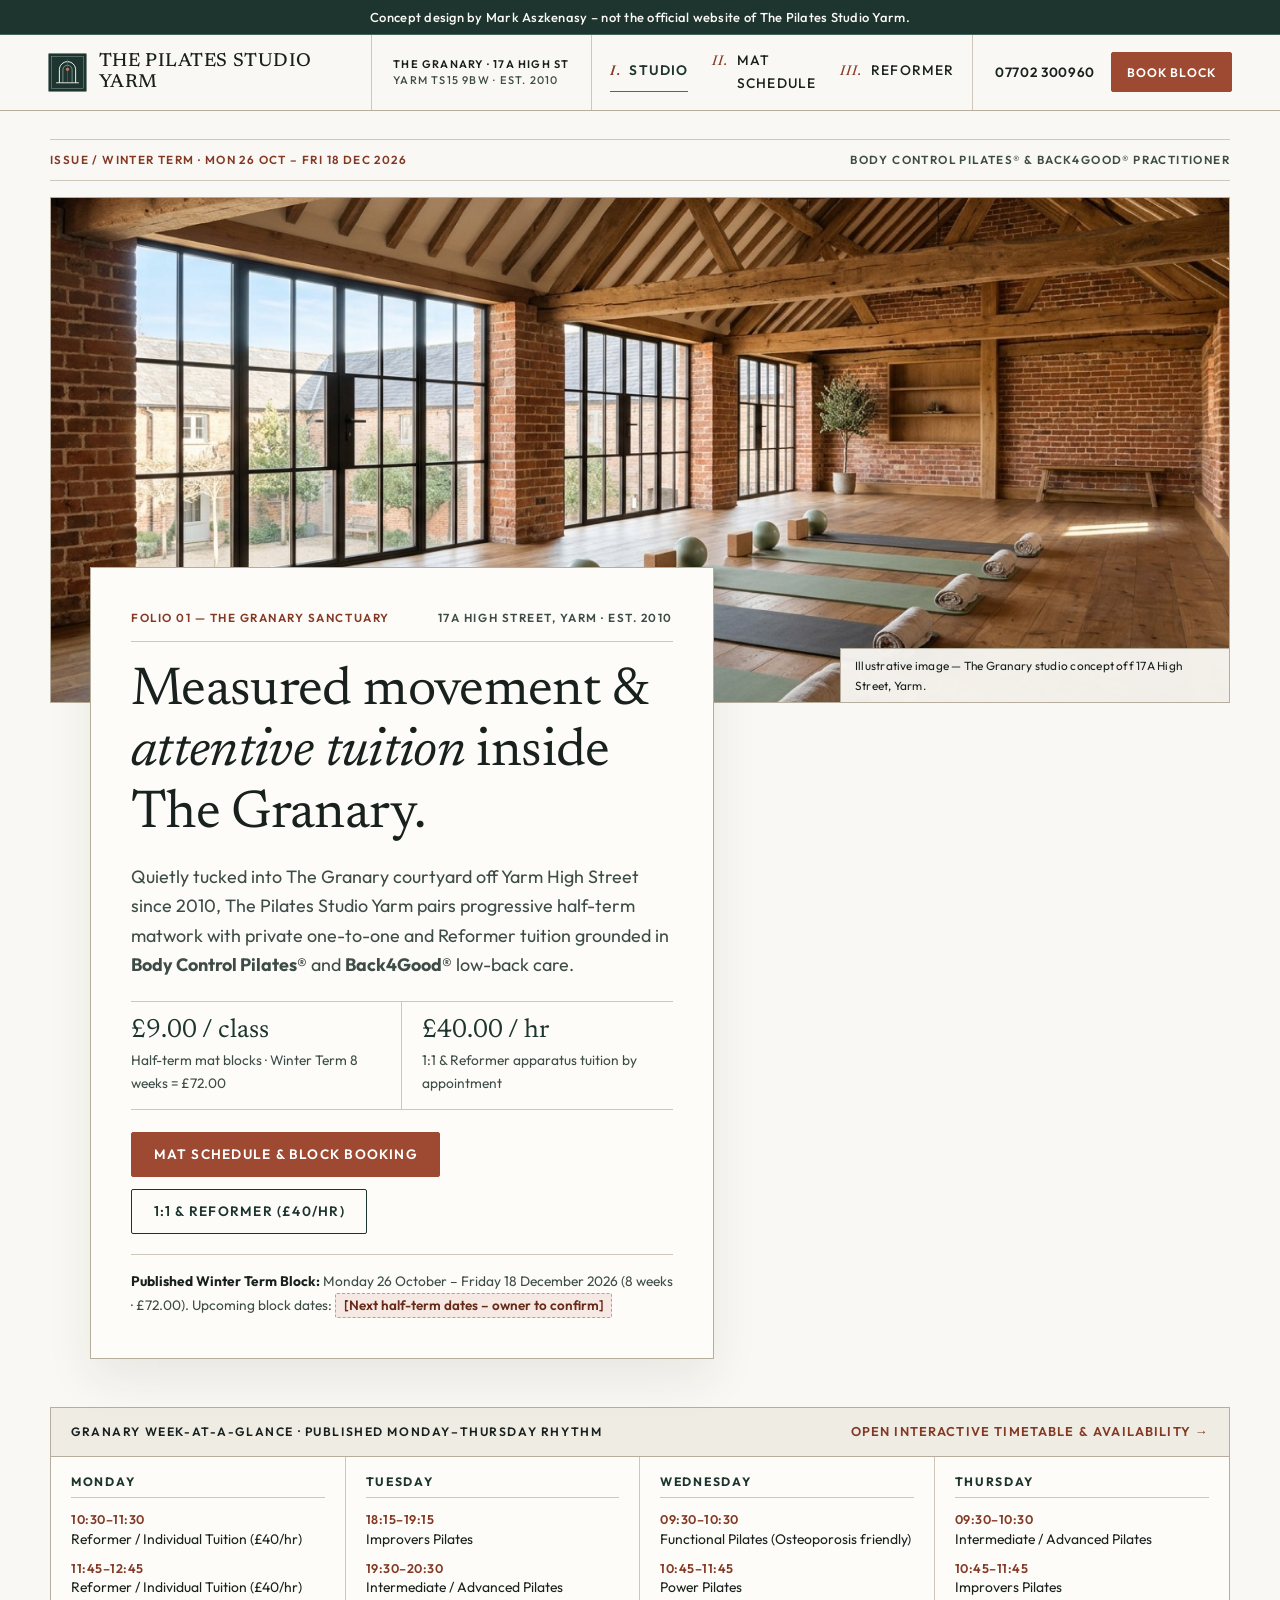
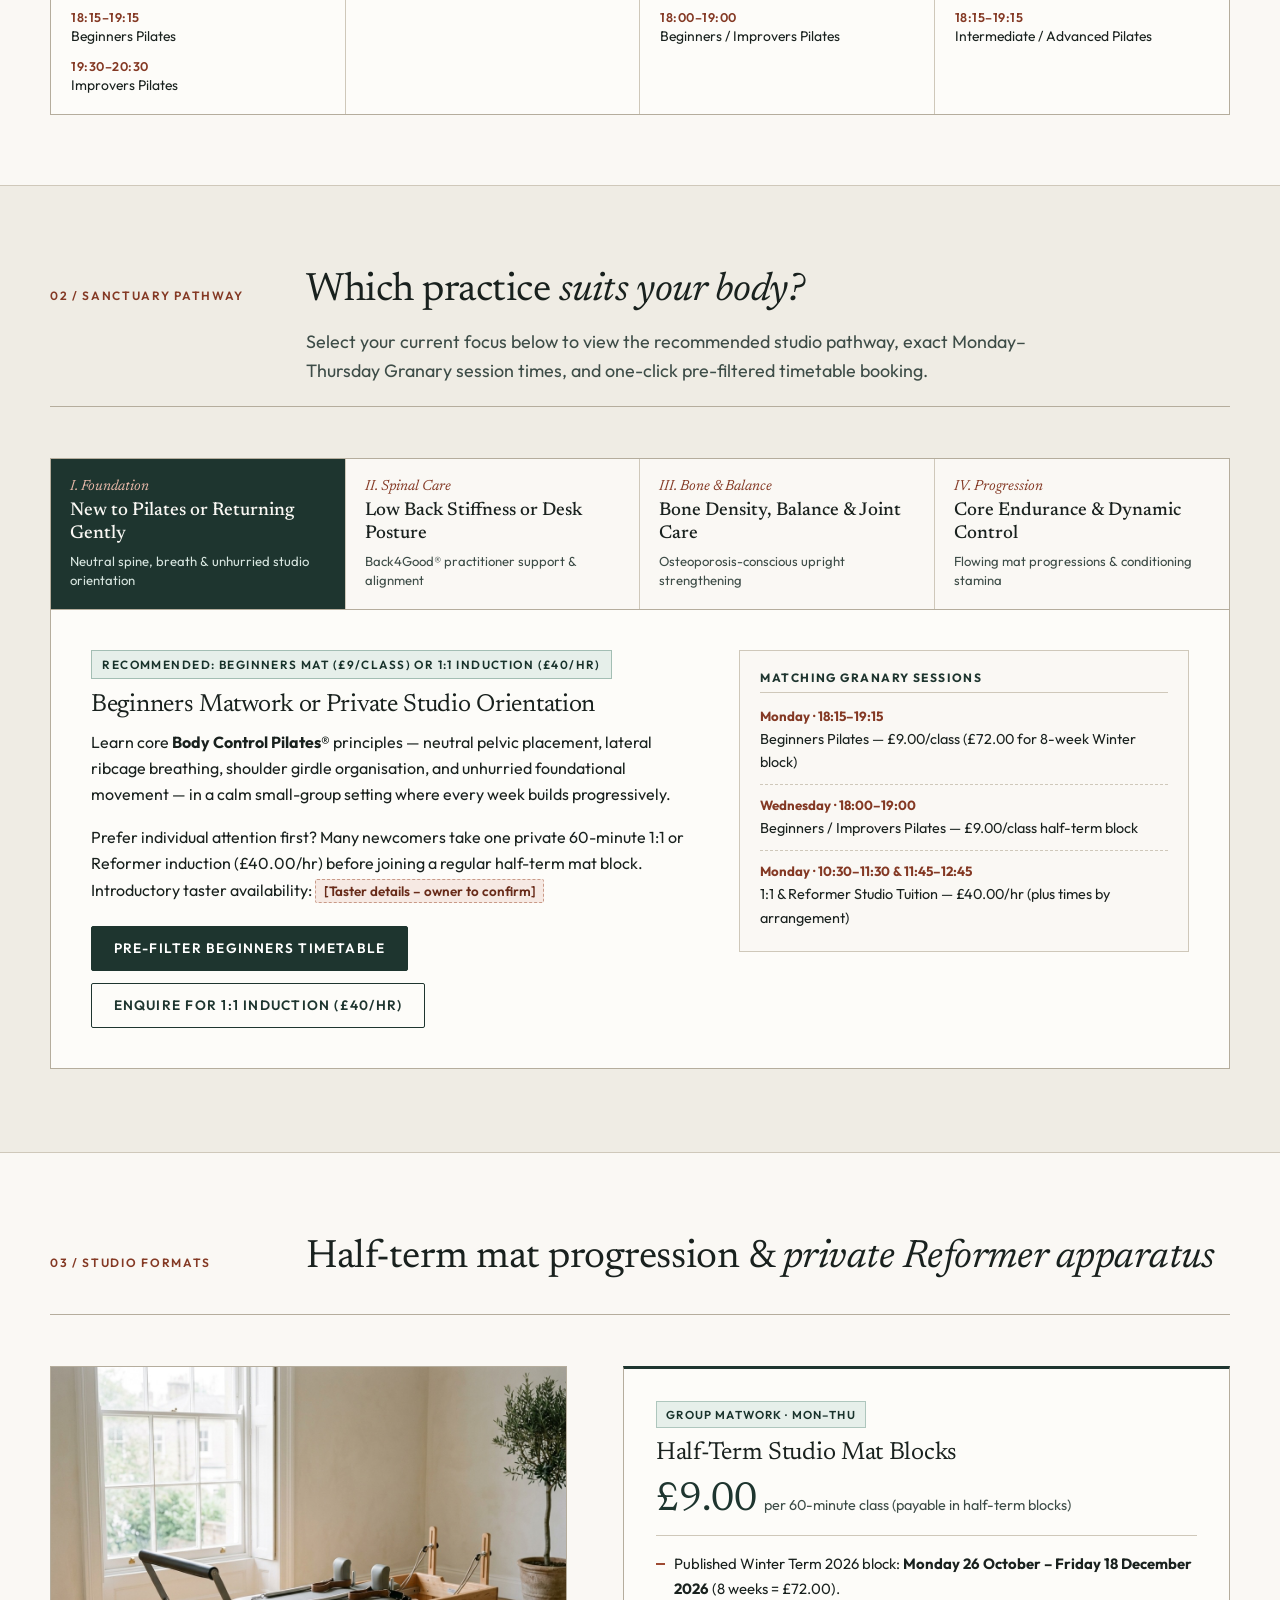
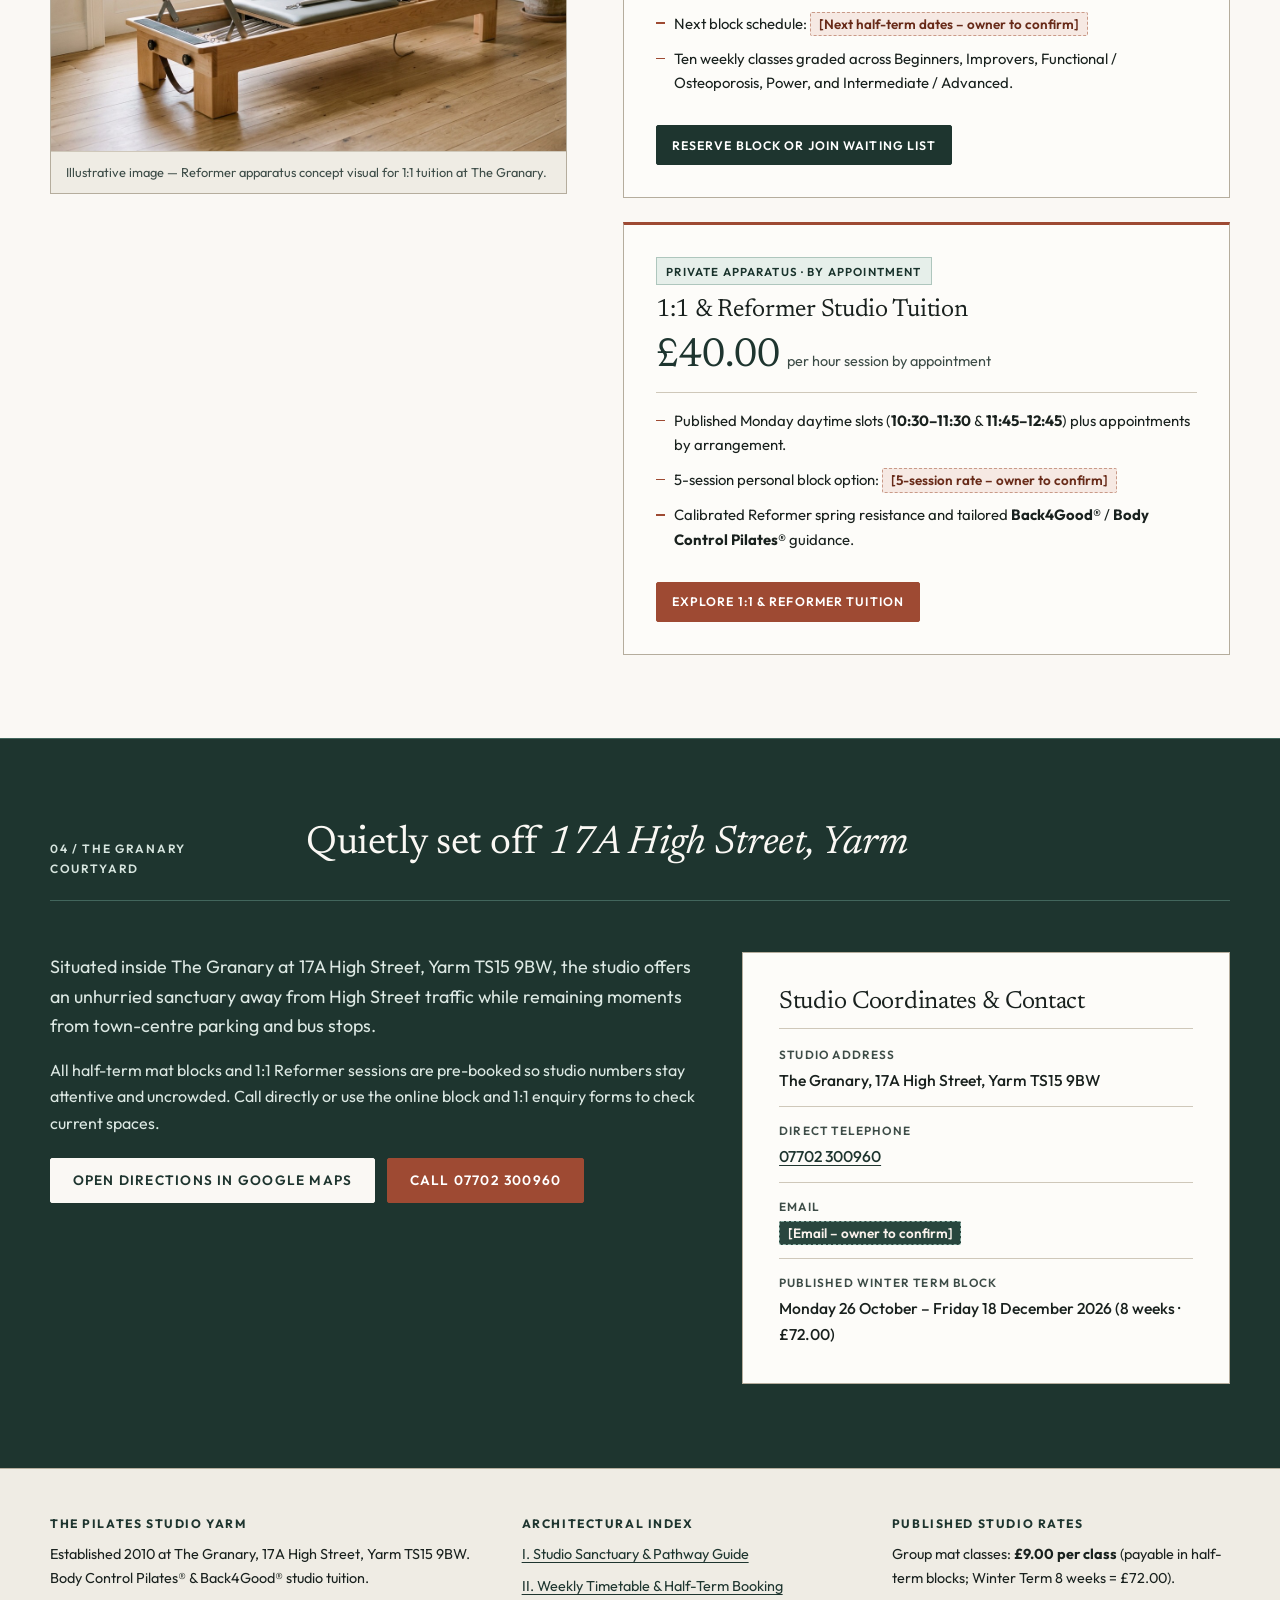
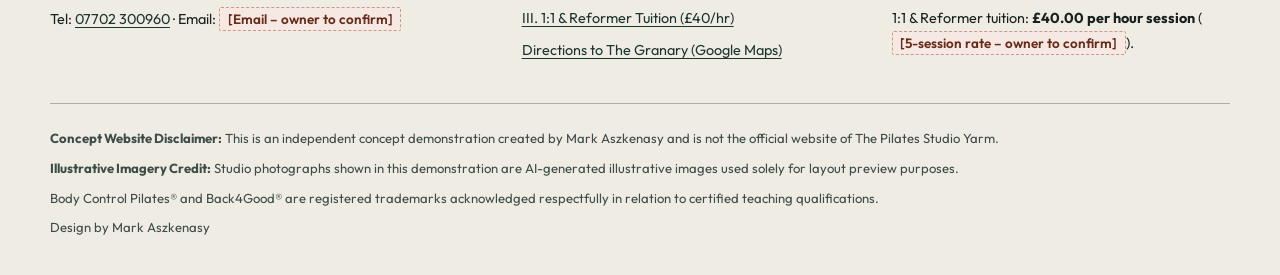
==== commit 3e0d6166: "Bespoke architectural redesign for pilates-studio-yarm-demo" ====
--- a/index.html
+++ b/index.html
@@ -4,8 +4,8 @@
   <meta charset="utf-8">
   <meta name="viewport" content="width=device-width, initial-scale=1.0">
   <meta name="robots" content="noindex, nofollow">
-  <title>The Pilates Studio Yarm | Calm Movement &amp; Reformer Tuition in The Granary</title>
-  <meta name="description" content="Concept website for The Pilates Studio Yarm at The Granary, 17A High Street, Yarm TS15 9BW. Body Control Pilates, Back4Good, £9 half-term mat blocks and £40 1:1 Reformer tuition.">
+  <title>The Pilates Studio Yarm | Architectural Movement Sanctuary at The Granary</title>
+  <meta name="description" content="Concept website for The Pilates Studio Yarm at The Granary, 17A High Street, Yarm TS15 9BW. Body Control Pilates®, Back4Good®, £9.00 half-term mat blocks and £40/hr 1:1 & Reformer tuition.">
   <link rel="icon" href="favicon.svg" type="image/svg+xml">
   <link rel="stylesheet" href="css/styles.css">
 </head>
@@ -16,304 +16,547 @@
     <p>Concept design by Mark Aszkenasy – not the official website of The Pilates Studio Yarm.</p>
   </div>
 
+  <!-- Asymmetric Architectural Editorial Masthead -->
   <header class="site-header">
-    <div class="container header-inner">
-      <a class="brand-link" href="index.html">
-        <img class="brand-mark" src="images/logo-mark.svg" alt="" width="44" height="44">
-        <span class="brand-text">
-          <span class="brand-name">The Pilates Studio Yarm</span>
-          <span class="brand-sub">The Granary · Est. 2010</span>
-        </span>
-      </a>
+    <div class="masthead-grid">
+      <div class="masthead-brand-cell">
+        <a class="brand-link" href="index.html">
+          <img class="brand-mark" src="images/logo-mark.svg" alt="" width="40" height="40">
+          <span class="brand-text">
+            <span class="brand-name">The Pilates Studio Yarm</span>
+            <span class="brand-sub-mobile">The Granary · 17A High St · Est. 2010</span>
+          </span>
+        </a>
+      </div>
+
+      <div class="masthead-coords-cell" aria-label="Studio location and heritage">
+        <span><strong>The Granary · 17A High St</strong></span>
+        <span>Yarm TS15 9BW · Est. 2010</span>
+      </div>
 
       <button class="nav-toggle" type="button" aria-expanded="false" aria-controls="primary-nav">
-        <svg class="nav-toggle-icon" viewBox="0 0 24 24" fill="none" stroke="currentColor" stroke-width="2" aria-hidden="true">
+        <svg class="nav-toggle-icon" viewBox="0 0 24 24" fill="none" stroke="currentColor" stroke-width="1.8" aria-hidden="true">
           <path d="M4 7h16M4 12h16M4 17h16" stroke-linecap="round"/>
         </svg>
-        <span class="nav-toggle-text">Menu</span>
+        <span class="nav-toggle-text">Index</span>
       </button>
 
       <nav id="primary-nav" class="primary-nav" aria-label="Primary navigation">
         <ul class="nav-list">
-          <li><a class="nav-link" href="index.html" aria-current="page">Studio Overview</a></li>
-          <li><a class="nav-link" href="timetable-booking.html">Timetable &amp; Block Booking</a></li>
-          <li><a class="nav-link" href="reformer-tuition.html">1:1 &amp; Reformer</a></li>
-          <li class="nav-cta-item"><a class="btn btn-primary btn-sm" href="timetable-booking.html#booking-form">Book Half-Term Block</a></li>
+          <li><a class="nav-link" href="index.html" aria-current="page"><span class="nav-num">I.</span> Studio</a></li>
+          <li><a class="nav-link" href="timetable-booking.html"><span class="nav-num">II.</span> Mat Schedule</a></li>
+          <li><a class="nav-link" href="reformer-tuition.html"><span class="nav-num">III.</span> Reformer</a></li>
         </ul>
+        <div class="nav-mobile-meta">
+          <a class="nav-mobile-phone" href="tel:07702300960">Tel: 07702 300960</a>
+          <a class="btn btn-primary btn-sm" href="timetable-booking.html#booking-form">Book Block</a>
+        </div>
       </nav>
+
+      <div class="masthead-contact-cell">
+        <a class="masthead-tel" href="tel:07702300960">07702 300960</a>
+        <a class="btn btn-primary btn-sm" href="timetable-booking.html#booking-form">Book Block</a>
+      </div>
     </div>
   </header>
 
   <main id="main-content">
-    <!-- Hero Section -->
-    <section class="hero-section">
-      <div class="container hero-grid">
-        <div class="hero-copy">
-          <span class="eyebrow">The Granary · 17A High Street, Yarm · Est. 2010</span>
-          <h1>Measured movement &amp; <em>attentive Pilates tuition</em> tucked off Yarm High Street.</h1>
-          <p class="lead">
-            Established in 2010 inside The Granary, The Pilates Studio Yarm offers structured half-term mat classes alongside individual and Reformer apparatus tuition grounded in <strong>Body Control Pilates®</strong> and <strong>Back4Good®</strong> principles.
-          </p>
-
-          <div class="btn-group">
-            <a class="btn btn-primary" href="timetable-booking.html">View Timetable &amp; Book Block</a>
-            <a class="btn btn-outline" href="reformer-tuition.html">1:1 &amp; Reformer (£40/hr)</a>
-          </div>
-
-          <div class="term-callout">
-            <strong>Winter Term 2026 Block:</strong> Monday 26 October – Friday 18 December 2026 (8 weeks · £72.00 at £9.00/class).<br>
-            Upcoming block schedule: <span class="ph">[Next half-term dates – owner to confirm]</span>
-          </div>
-        </div>
-
-        <figure class="editorial-figure hero-media">
-          <img
-            src="images/hero.jpg"
-            alt="Calm timber-beamed Pilates loft studio with alignment mats and studio apparatus bathed in warm daylight"
-            width="1440"
-            height="803"
-            fetchpriority="high"
-          >
-          <figcaption>Illustrative image — serene studio concept visual representing The Granary setting off Yarm High Street.</figcaption>
-        </figure>
+    <!-- Panoramic Granary Stage + Overlapping Vellum Editorial Sheet + 4-Col Schedule Ribbon -->
+    <section class="sanctuary-hero" aria-label="The Granary Studio Introduction">
+      <div class="container">
+        <div class="editorial-index-bar">
+          <span>Issue / Winter Term · Mon 26 Oct – Fri 18 Dec 2026</span>
+          <span>Body Control Pilates® &amp; Back4Good® Practitioner</span>
+        </div>
+
+        <div class="granary-panorama-stage">
+          <figure class="granary-panorama">
+            <img
+              src="images/hero.jpg"
+              alt="Sunlit timber-beamed Granary Pilates loft with alignment mats and apparatus bathed in calm daylight"
+              width="1440"
+              height="803"
+              fetchpriority="high"
+            >
+            <figcaption class="panorama-rail-caption">
+              Illustrative image — The Granary studio concept off 17A High Street, Yarm.
+            </figcaption>
+          </figure>
+
+          <div class="vellum-editorial-sheet">
+            <div class="vellum-sheet-meta">
+              <span>Folio 01 — The Granary Sanctuary</span>
+              <span class="meta-right">17A High Street, Yarm · Est. 2010</span>
+            </div>
+
+            <h1>Measured movement &amp; <em>attentive tuition</em> inside The Granary.</h1>
+            <p class="lead">
+              Quietly tucked into The Granary courtyard off Yarm High Street since 2010, The Pilates Studio Yarm pairs progressive half-term matwork with private one-to-one and Reformer tuition grounded in <strong>Body Control Pilates®</strong> and <strong>Back4Good®</strong> low-back care.
+            </p>
+
+            <div class="vellum-rate-ledger" aria-label="Studio rate summary">
+              <div class="vellum-rate-cell">
+                <span class="vellum-rate-figure">£9.00 / class</span>
+                <span class="vellum-rate-desc">Half-term mat blocks · Winter Term 8 weeks = £72.00</span>
+              </div>
+              <div class="vellum-rate-cell">
+                <span class="vellum-rate-figure">£40.00 / hr</span>
+                <span class="vellum-rate-desc">1:1 &amp; Reformer apparatus tuition by appointment</span>
+              </div>
+            </div>
+
+            <div class="btn-group">
+              <a class="btn btn-primary" href="timetable-booking.html">Mat Schedule &amp; Block Booking</a>
+              <a class="btn btn-outline" href="reformer-tuition.html">1:1 &amp; Reformer (£40/hr)</a>
+            </div>
+
+            <div class="vellum-term-note">
+              <strong>Published Winter Term Block:</strong> Monday 26 October – Friday 18 December 2026 (8 weeks · £72.00). Upcoming block dates: <span class="ph">[Next half-term dates – owner to confirm]</span>
+            </div>
+          </div>
+        </div>
+
+        <!-- 4-Column "Granary Week-at-a-Glance" Architectural Schedule Ribbon -->
+        <div class="week-ribbon-sheet" aria-label="Granary Monday to Thursday schedule at a glance">
+          <div class="week-ribbon-header">
+            <h2 class="week-ribbon-title">Granary Week-at-a-Glance · Published Monday–Thursday Rhythm</h2>
+            <a class="week-ribbon-link" href="timetable-booking.html">Open Interactive Timetable &amp; Availability →</a>
+          </div>
+
+          <div class="week-ribbon-grid">
+            <div class="ribbon-day-col">
+              <h3 class="ribbon-day-name">Monday</h3>
+              <ul class="ribbon-slot-list">
+                <li>
+                  <span class="ribbon-slot-time">10:30–11:30</span>
+                  <span class="ribbon-slot-name">Reformer / Individual Tuition (£40/hr)</span>
+                </li>
+                <li>
+                  <span class="ribbon-slot-time">11:45–12:45</span>
+                  <span class="ribbon-slot-name">Reformer / Individual Tuition (£40/hr)</span>
+                </li>
+                <li>
+                  <span class="ribbon-slot-time">18:15–19:15</span>
+                  <span class="ribbon-slot-name">Beginners Pilates</span>
+                </li>
+                <li>
+                  <span class="ribbon-slot-time">19:30–20:30</span>
+                  <span class="ribbon-slot-name">Improvers Pilates</span>
+                </li>
+              </ul>
+            </div>
+
+            <div class="ribbon-day-col">
+              <h3 class="ribbon-day-name">Tuesday</h3>
+              <ul class="ribbon-slot-list">
+                <li>
+                  <span class="ribbon-slot-time">18:15–19:15</span>
+                  <span class="ribbon-slot-name">Improvers Pilates</span>
+                </li>
+                <li>
+                  <span class="ribbon-slot-time">19:30–20:30</span>
+                  <span class="ribbon-slot-name">Intermediate / Advanced Pilates</span>
+                </li>
+              </ul>
+            </div>
+
+            <div class="ribbon-day-col">
+              <h3 class="ribbon-day-name">Wednesday</h3>
+              <ul class="ribbon-slot-list">
+                <li>
+                  <span class="ribbon-slot-time">09:30–10:30</span>
+                  <span class="ribbon-slot-name">Functional Pilates (Osteoporosis friendly)</span>
+                </li>
+                <li>
+                  <span class="ribbon-slot-time">10:45–11:45</span>
+                  <span class="ribbon-slot-name">Power Pilates</span>
+                </li>
+                <li>
+                  <span class="ribbon-slot-time">18:00–19:00</span>
+                  <span class="ribbon-slot-name">Beginners / Improvers Pilates</span>
+                </li>
+              </ul>
+            </div>
+
+            <div class="ribbon-day-col">
+              <h3 class="ribbon-day-name">Thursday</h3>
+              <ul class="ribbon-slot-list">
+                <li>
+                  <span class="ribbon-slot-time">09:30–10:30</span>
+                  <span class="ribbon-slot-name">Intermediate / Advanced Pilates</span>
+                </li>
+                <li>
+                  <span class="ribbon-slot-time">10:45–11:45</span>
+                  <span class="ribbon-slot-name">Improvers Pilates</span>
+                </li>
+                <li>
+                  <span class="ribbon-slot-time">18:15–19:15</span>
+                  <span class="ribbon-slot-name">Intermediate / Advanced Pilates</span>
+                </li>
+              </ul>
+            </div>
+          </div>
+        </div>
       </div>
     </section>
 
-    <!-- Studio Pricing & Format Overview -->
-    <section class="section section-stone" aria-labelledby="pricing-heading">
+    <!-- Signature Interactive Centrepiece: "Which Practice Suits Your Body?" -->
+    <section class="section section-stone" aria-labelledby="pathway-guide-heading">
       <div class="container">
-        <div class="section-header">
-          <span class="eyebrow">Clear Studio Pricing</span>
-          <h2 id="pricing-heading">Two focused ways to practise at The Granary</h2>
-          <p class="lead">
-            Consistent half-term group progression so every class builds week by week, paired with tailored one-to-one studio apparatus sessions by appointment.
-          </p>
-        </div>
-
-        <div class="grid-2">
-          <article class="studio-card studio-card-accent">
-            <span class="level-pill">Group Mat Classes · Mon–Thu</span>
-            <h3>Half-Term Studio Mat Blocks</h3>
-            <div class="price-tag">
-              <span class="price-amount">£9.00</span>
-              <span class="price-unit">per 60-minute class (payable in half-term blocks)</span>
-            </div>
-            <ul class="feature-list">
-              <li>Published Winter Term 2026 block: <strong>Monday 26 October – Friday 18 December 2026</strong> (8 weeks = £72.00).</li>
-              <li>Next term dates: <span class="ph">[Next half-term dates – owner to confirm]</span></li>
-              <li>Ten weekly daytime and evening classes graded from Beginners through to Intermediate / Advanced, Functional, and Power Pilates.</li>
-              <li>Guided by certified <strong>Body Control Pilates®</strong> and <strong>Back4Good®</strong> teaching standards.</li>
-            </ul>
-            <div class="card-footer-action">
-              <a class="btn btn-eucalyptus" href="timetable-booking.html">Filter Timetable &amp; Reserve Block</a>
-            </div>
-          </article>
-
-          <article class="studio-card studio-card-clay">
-            <span class="level-pill">Apparatus &amp; Individual · By Appointment</span>
-            <h3>Individual &amp; Reformer Studio Tuition</h3>
-            <div class="price-tag">
-              <span class="price-amount">£40</span>
-              <span class="price-unit">per hour session</span>
-            </div>
-            <ul class="feature-list">
-              <li>Dedicated 1:1 Reformer and individual studio sessions tailored to posture, rehabilitation pace, or athletic alignment.</li>
-              <li>Published Monday morning studio slots (<strong>10:30–11:30</strong> &amp; <strong>11:45–12:45</strong>) plus appointments by arrangement.</li>
-              <li>Multi-session 5-block discount available: <span class="ph">[5-session rate – owner to confirm]</span></li>
-              <li>Ideal preparation before joining a regular weekly group block.</li>
-            </ul>
-            <div class="card-footer-action">
-              <a class="btn btn-primary" href="reformer-tuition.html">Explore 1:1 &amp; Reformer Tuition</a>
-            </div>
-          </article>
+        <div class="arch-section-head">
+          <span class="arch-index-tag">02 / Sanctuary Pathway</span>
+          <div>
+            <h2 id="pathway-guide-heading">Which practice <em>suits your body?</em></h2>
+            <p class="lead" style="margin-bottom:0;">
+              Select your current focus below to view the recommended studio pathway, exact Monday–Thursday Granary session times, and one-click pre-filtered timetable booking.
+            </p>
+          </div>
+        </div>
+
+        <div class="sanctuary-guide-wrap">
+          <div class="pathway-selector-grid" role="tablist" aria-label="Choose your movement focus">
+            <button
+              type="button"
+              class="pathway-tab"
+              role="tab"
+              id="ptab-gentle"
+              aria-selected="true"
+              aria-controls="ppanel-gentle"
+              tabindex="0"
+            >
+              <span class="pathway-num">I. Foundation</span>
+              <span class="pathway-title">New to Pilates or Returning Gently</span>
+              <span class="pathway-hint">Neutral spine, breath &amp; unhurried studio orientation</span>
+            </button>
+
+            <button
+              type="button"
+              class="pathway-tab"
+              role="tab"
+              id="ptab-back"
+              aria-selected="false"
+              aria-controls="ppanel-back"
+              tabindex="-1"
+            >
+              <span class="pathway-num">II. Spinal Care</span>
+              <span class="pathway-title">Low Back Stiffness or Desk Posture</span>
+              <span class="pathway-hint">Back4Good® practitioner support &amp; alignment</span>
+            </button>
+
+            <button
+              type="button"
+              class="pathway-tab"
+              role="tab"
+              id="ptab-bone"
+              aria-selected="false"
+              aria-controls="ppanel-bone"
+              tabindex="-1"
+            >
+              <span class="pathway-num">III. Bone &amp; Balance</span>
+              <span class="pathway-title">Bone Density, Balance &amp; Joint Care</span>
+              <span class="pathway-hint">Osteoporosis-conscious upright strengthening</span>
+            </button>
+
+            <button
+              type="button"
+              class="pathway-tab"
+              role="tab"
+              id="ptab-dynamic"
+              aria-selected="false"
+              aria-controls="ppanel-dynamic"
+              tabindex="-1"
+            >
+              <span class="pathway-num">IV. Progression</span>
+              <span class="pathway-title">Core Endurance &amp; Dynamic Control</span>
+              <span class="pathway-hint">Flowing mat progressions &amp; conditioning stamina</span>
+            </button>
+          </div>
+
+          <!-- Panel 1: New to Pilates or Returning Gently -->
+          <div id="ppanel-gentle" class="pathway-panel" role="tabpanel" aria-labelledby="ptab-gentle">
+            <div class="pathway-panel-grid">
+              <div>
+                <span class="pathway-rec-badge">Recommended: Beginners Mat (£9/class) or 1:1 Induction (£40/hr)</span>
+                <h3>Beginners Matwork or Private Studio Orientation</h3>
+                <p>
+                  Learn core <strong>Body Control Pilates®</strong> principles — neutral pelvic placement, lateral ribcage breathing, shoulder girdle organisation, and unhurried foundational movement — in a calm small-group setting where every week builds progressively.
+                </p>
+                <p>
+                  Prefer individual attention first? Many newcomers take one private 60-minute 1:1 or Reformer induction (£40.00/hr) before joining a regular half-term mat block. Introductory taster availability: <span class="ph">[Taster details – owner to confirm]</span>
+                </p>
+                <div class="btn-group">
+                  <a class="btn btn-eucalyptus" href="timetable-booking.html?level=beginners#schedule-section">
+                    Pre-Filter Beginners Timetable
+                  </a>
+                  <a class="btn btn-outline" href="reformer-tuition.html#reformer-enquiry">
+                    Enquire for 1:1 Induction (£40/hr)
+                  </a>
+                </div>
+              </div>
+
+              <div class="pathway-times-box">
+                <h4 class="pathway-times-heading">Matching Granary Sessions</h4>
+                <ul class="pathway-times-list">
+                  <li>
+                    <strong>Monday · 18:15–19:15</strong>
+                    Beginners Pilates — £9.00/class (£72.00 for 8-week Winter block)
+                  </li>
+                  <li>
+                    <strong>Wednesday · 18:00–19:00</strong>
+                    Beginners / Improvers Pilates — £9.00/class half-term block
+                  </li>
+                  <li>
+                    <strong>Monday · 10:30–11:30 &amp; 11:45–12:45</strong>
+                    1:1 &amp; Reformer Studio Tuition — £40.00/hr (plus times by arrangement)
+                  </li>
+                </ul>
+              </div>
+            </div>
+          </div>
+
+          <!-- Panel 2: Low Back Stiffness or Desk Posture -->
+          <div id="ppanel-back" class="pathway-panel" role="tabpanel" aria-labelledby="ptab-back" hidden>
+            <div class="pathway-panel-grid">
+              <div>
+                <span class="pathway-rec-badge">Recommended: Back4Good® / Beginners–Improvers Mat or 1:1 Assessment</span>
+                <h3>Certified Back4Good® Low-Back &amp; Postural Care</h3>
+                <p>
+                  Guided by a certified <strong>Back4Good®</strong> low-back-pain practitioner, studio cueing focuses on segmental spinal mobility, hip dissociation, deep stabiliser endurance, and relieving prolonged desk or driving tension without rushed transitions.
+                </p>
+                <p>
+                  Every new student completes a confidential pre-class health screening before starting, or can begin with a dedicated 1:1 Back4Good® / Reformer session (£40.00/hr).
+                </p>
+                <div class="btn-group">
+                  <a class="btn btn-eucalyptus" href="timetable-booking.html?level=beginners#schedule-section">
+                    View Foundation &amp; Back-Friendly Slots
+                  </a>
+                  <a class="btn btn-outline" href="reformer-tuition.html#reformer-enquiry">
+                    Book 1:1 Back4Good® Session (£40/hr)
+                  </a>
+                </div>
+              </div>
+
+              <div class="pathway-times-box">
+                <h4 class="pathway-times-heading">Matching Granary Sessions</h4>
+                <ul class="pathway-times-list">
+                  <li>
+                    <strong>Monday · 18:15–19:15</strong>
+                    Beginners Pilates — foundational spinal alignment (£9.00/class)
+                  </li>
+                  <li>
+                    <strong>Wednesday · 18:00–19:00</strong>
+                    Beginners / Improvers Pilates — controlled progression (£9.00/class)
+                  </li>
+                  <li>
+                    <strong>Thursday · 10:45–11:45</strong>
+                    Improvers Pilates — daytime mat progression (£9.00/class)
+                  </li>
+                  <li>
+                    <strong>Monday · 10:30–11:30 &amp; 11:45–12:45</strong>
+                    1:1 Back4Good® / Reformer Tuition (£40.00/hr, or by appointment)
+                  </li>
+                </ul>
+              </div>
+            </div>
+          </div>
+
+          <!-- Panel 3: Bone Density, Balance & Joint Care -->
+          <div id="ppanel-bone" class="pathway-panel" role="tabpanel" aria-labelledby="ptab-bone" hidden>
+            <div class="pathway-panel-grid">
+              <div>
+                <span class="pathway-rec-badge">Recommended: Functional / Osteoporosis Pilates</span>
+                <h3>Bone-Conscious Functional Alignment &amp; Balance</h3>
+                <p>
+                  Specifically structured to support bone density, standing balance, hip and thoracic extension, and everyday joint confidence — carefully avoiding loaded forward spinal flexion or abrupt twisting.
+                </p>
+                <p>
+                  Ideal for clients with osteopenia, osteoporosis, or anyone seeking a calm morning practice focused on upright posture and joint longevity.
+                </p>
+                <div class="btn-group">
+                  <a class="btn btn-eucalyptus" href="timetable-booking.html?level=functional#schedule-section">
+                    Pre-Filter Functional / Osteoporosis Slot
+                  </a>
+                  <a class="btn btn-outline" href="reformer-tuition.html">
+                    Explore Spring-Guided Reformer (£40/hr)
+                  </a>
+                </div>
+              </div>
+
+              <div class="pathway-times-box">
+                <h4 class="pathway-times-heading">Matching Granary Sessions</h4>
+                <ul class="pathway-times-list">
+                  <li>
+                    <strong>Wednesday · 09:30–10:30</strong>
+                    Functional Pilates (Osteoporosis friendly) — £9.00/class half-term block
+                  </li>
+                  <li>
+                    <strong>Monday · 10:30–11:30 &amp; 11:45–12:45</strong>
+                    1:1 Reformer / Individual Tuition — calibrated spring resistance (£40.00/hr)
+                  </li>
+                </ul>
+              </div>
+            </div>
+          </div>
+
+          <!-- Panel 4: Core Endurance & Dynamic Control -->
+          <div id="ppanel-dynamic" class="pathway-panel" role="tabpanel" aria-labelledby="ptab-dynamic" hidden>
+            <div class="pathway-panel-grid">
+              <div>
+                <span class="pathway-rec-badge">Recommended: Improvers, Power Pilates or Intermediate / Advanced</span>
+                <h3>Progressive Mat Repertoire &amp; Dynamic Conditioning</h3>
+                <p>
+                  Once core <strong>Body Control Pilates®</strong> fundamentals are established, progress through flowing Improvers blocks, Wednesday morning <strong>Power Pilates</strong> stamina work, or longer-lever <strong>Intermediate / Advanced</strong> mat sequences.
+                </p>
+                <div class="btn-group">
+                  <a class="btn btn-eucalyptus" href="timetable-booking.html?level=improvers#schedule-section">
+                    Filter Improvers
+                  </a>
+                  <a class="btn btn-primary" href="timetable-booking.html?level=power#schedule-section">
+                    Filter Power Pilates
+                  </a>
+                  <a class="btn btn-outline" href="timetable-booking.html?level=intermediate#schedule-section">
+                    Filter Intermediate / Adv
+                  </a>
+                </div>
+              </div>
+
+              <div class="pathway-times-box">
+                <h4 class="pathway-times-heading">Matching Granary Sessions</h4>
+                <ul class="pathway-times-list">
+                  <li>
+                    <strong>Wednesday · 10:45–11:45</strong>
+                    Power Pilates — dynamic morning conditioning (£9.00/class)
+                  </li>
+                  <li>
+                    <strong>Mon 19:30 · Tue 18:15 · Wed 18:00 · Thu 10:45</strong>
+                    Improvers Pilates — 4 weekly progression slots (£9.00/class)
+                  </li>
+                  <li>
+                    <strong>Tue 19:30 · Thu 09:30 · Thu 18:15</strong>
+                    Intermediate / Advanced Pilates — 3 weekly experienced slots (£9.00/class)
+                  </li>
+                </ul>
+              </div>
+            </div>
+          </div>
         </div>
       </div>
     </section>
 
-    <!-- Class Level Guide -->
-    <section class="section" aria-labelledby="levels-heading">
+    <!-- Studio Formats & Reformer Apparatus Monograph Spread -->
+    <section class="section" aria-labelledby="monograph-heading">
       <div class="container">
-        <div class="section-header">
-          <span class="eyebrow">Finding Your Level</span>
-          <h2 id="levels-heading">Class level &amp; pathway guide</h2>
-          <p class="lead">
-            Every weekly group session runs for one hour at £9.00 per class in half-term blocks. Choose the pace and focus suited to your current movement experience.
-          </p>
-        </div>
-
-        <div class="grid-3">
-          <article class="studio-card">
-            <span class="level-pill">Foundation</span>
-            <h3>Beginners Pilates</h3>
-            <p>
-              Introduces neutral spine alignment, lateral breathing, pelvic stability, and unhurried foundational mat movement for those new or returning to Pilates.
+        <div class="arch-section-head">
+          <span class="arch-index-tag">03 / Studio Formats</span>
+          <div>
+            <h2 id="monograph-heading">Half-term mat progression &amp; <em>private Reformer apparatus</em></h2>
+          </div>
+        </div>
+
+        <div class="monograph-spread">
+          <figure class="editorial-figure feature-media">
+            <img
+              src="images/feature.jpg"
+              alt="Precision Pilates Reformer carriage with springs, footbar and padded platform inside a tranquil timber studio"
+              width="1200"
+              height="896"
+            >
+            <figcaption>
+              Illustrative image — Reformer apparatus concept visual for 1:1 tuition at The Granary.
+            </figcaption>
+          </figure>
+
+          <div class="grid-2" style="grid-template-columns: 1fr;">
+            <article class="studio-card studio-card-accent">
+              <span class="level-pill">Group Matwork · Mon–Thu</span>
+              <h3>Half-Term Studio Mat Blocks</h3>
+              <div class="price-tag">
+                <span class="price-amount">£9.00</span>
+                <span class="price-unit">per 60-minute class (payable in half-term blocks)</span>
+              </div>
+              <ul class="feature-list">
+                <li>Published Winter Term 2026 block: <strong>Monday 26 October – Friday 18 December 2026</strong> (8 weeks = £72.00).</li>
+                <li>Next block schedule: <span class="ph">[Next half-term dates – owner to confirm]</span></li>
+                <li>Ten weekly classes graded across Beginners, Improvers, Functional / Osteoporosis, Power, and Intermediate / Advanced.</li>
+              </ul>
+              <div class="card-footer-action">
+                <a class="btn btn-eucalyptus btn-sm" href="timetable-booking.html">Reserve Block or Join Waiting List</a>
+              </div>
+            </article>
+
+            <article class="studio-card studio-card-clay">
+              <span class="level-pill">Private Apparatus · By Appointment</span>
+              <h3>1:1 &amp; Reformer Studio Tuition</h3>
+              <div class="price-tag">
+                <span class="price-amount">£40.00</span>
+                <span class="price-unit">per hour session by appointment</span>
+              </div>
+              <ul class="feature-list">
+                <li>Published Monday daytime slots (<strong>10:30–11:30</strong> &amp; <strong>11:45–12:45</strong>) plus appointments by arrangement.</li>
+                <li>5-session personal block option: <span class="ph">[5-session rate – owner to confirm]</span></li>
+                <li>Calibrated Reformer spring resistance and tailored <strong>Back4Good®</strong> / <strong>Body Control Pilates®</strong> guidance.</li>
+              </ul>
+              <div class="card-footer-action">
+                <a class="btn btn-primary btn-sm" href="reformer-tuition.html">Explore 1:1 &amp; Reformer Tuition</a>
+              </div>
+            </article>
+          </div>
+        </div>
+      </div>
+    </section>
+
+    <!-- Courtyard Sanctuary Location & Directions -->
+    <section id="directions" class="section section-eucalyptus dark-surface" aria-labelledby="location-heading">
+      <div class="container">
+        <div class="arch-section-head">
+          <span class="arch-index-tag">04 / The Granary Courtyard</span>
+          <div>
+            <h2 id="location-heading">Quietly set off <em>17A High Street, Yarm</em></h2>
+          </div>
+        </div>
+
+        <div class="location-grid">
+          <div>
+            <p class="lead">
+              Situated inside The Granary at 17A High Street, Yarm TS15 9BW, the studio offers an unhurried sanctuary away from High Street traffic while remaining moments from town-centre parking and bus stops.
             </p>
-            <div class="level-times">
-              Mon 18:15–19:15 · Wed 18:00–19:00 (Beginners / Improvers)
-            </div>
-          </article>
-
-          <article class="studio-card">
-            <span class="level-pill">Progression</span>
-            <h3>Improvers Pilates</h3>
-            <p>
-              Builds endurance, flowing transitions, and deeper postural control once core Body Control Pilates® fundamentals feel comfortable.
+            <p style="color:#DCE8E3;">
+              All half-term mat blocks and 1:1 Reformer sessions are pre-booked so studio numbers stay attentive and uncrowded. Call directly or use the online block and 1:1 enquiry forms to check current spaces.
             </p>
-            <div class="level-times">
-              Mon 19:30–20:30 · Tue 18:15–19:15 · Wed 18:00–19:00 · Thu 10:45–11:45
-            </div>
-          </article>
-
-          <article class="studio-card">
-            <span class="level-pill">Experienced</span>
-            <h3>Intermediate / Advanced Pilates</h3>
-            <p>
-              Layered coordination, longer lever sequences, and precision mat repertoire for established practitioners ready for sustained challenge.
-            </p>
-            <div class="level-times">
-              Tue 19:30–20:30 · Thu 09:30–10:30 · Thu 18:15–19:15
-            </div>
-          </article>
-
-          <article class="studio-card">
-            <span class="level-pill">Bone-Safe Focus</span>
-            <h3>Functional Pilates (Osteoporosis friendly)</h3>
-            <p>
-              Upright posture, balance, joint mobility, and bone-conscious functional strengthening designed specifically to avoid loaded spinal flexion.
-            </p>
-            <div class="level-times">
-              Wed 09:30–10:30
-            </div>
-          </article>
-
-          <article class="studio-card">
-            <span class="level-pill">Dynamic Strength</span>
-            <h3>Power Pilates</h3>
-            <p>
-              An energising morning conditioning class pairing controlled Pilates alignment with continuous strength and muscular stamina work.
-            </p>
-            <div class="level-times">
-              Wed 10:45–11:45
-            </div>
-          </article>
-
-          <article class="studio-card">
-            <span class="level-pill">Orientation &amp; Back Care</span>
-            <h3>Taster Sessions &amp; Back4Good®</h3>
-            <p>
-              Unsure which level fits best, or looking for structured <strong>Back4Good®</strong> low-back support? Enquire about introductory orientation options.
-            </p>
-            <p style="margin-bottom:0.5rem;">
-              <span class="ph">[Taster details – owner to confirm]</span>
-            </p>
-            <div class="level-times">
-              1:1 orientation also available (£40/hr)
-            </div>
-          </article>
-        </div>
-      </div>
-    </section>
-
-    <!-- Weekly Rhythm At-a-Glance -->
-    <section class="section section-stone" aria-labelledby="rhythm-heading">
-      <div class="container">
-        <div class="section-header">
-          <span class="eyebrow">Monday to Thursday Studio Schedule</span>
-          <h2 id="rhythm-heading">Published weekly studio rhythm</h2>
-          <p class="lead">
-            Morning and evening sessions run Monday to Thursday at The Granary. Open the interactive timetable to filter by level, check block availability, or join a waiting list.
-          </p>
-        </div>
-
-        <div class="week-strip">
-          <div class="day-summary-card">
-            <h3>Monday</h3>
-            <ul class="mini-slot-list">
-              <li><span class="mini-slot-time">10:30–11:30</span>Reformer / Individual Tuition</li>
-              <li><span class="mini-slot-time">11:45–12:45</span>Reformer / Individual Tuition</li>
-              <li><span class="mini-slot-time">18:15–19:15</span>Beginners Pilates</li>
-              <li><span class="mini-slot-time">19:30–20:30</span>Improvers Pilates</li>
-            </ul>
-          </div>
-
-          <div class="day-summary-card">
-            <h3>Tuesday</h3>
-            <ul class="mini-slot-list">
-              <li><span class="mini-slot-time">18:15–19:15</span>Improvers Pilates</li>
-              <li><span class="mini-slot-time">19:30–20:30</span>Intermediate / Advanced Pilates</li>
-            </ul>
-          </div>
-
-          <div class="day-summary-card">
-            <h3>Wednesday</h3>
-            <ul class="mini-slot-list">
-              <li><span class="mini-slot-time">09:30–10:30</span>Functional Pilates (Osteoporosis friendly)</li>
-              <li><span class="mini-slot-time">10:45–11:45</span>Power Pilates</li>
-              <li><span class="mini-slot-time">18:00–19:00</span>Beginners / Improvers Pilates</li>
-            </ul>
-          </div>
-
-          <div class="day-summary-card">
-            <h3>Thursday</h3>
-            <ul class="mini-slot-list">
-              <li><span class="mini-slot-time">09:30–10:30</span>Intermediate / Advanced Pilates</li>
-              <li><span class="mini-slot-time">10:45–11:45</span>Improvers Pilates</li>
-              <li><span class="mini-slot-time">18:15–19:15</span>Intermediate / Advanced Pilates</li>
-            </ul>
-          </div>
-        </div>
-
-        <div class="btn-group">
-          <a class="btn btn-eucalyptus" href="timetable-booking.html">Open Interactive Timetable &amp; Booking</a>
-        </div>
-      </div>
-    </section>
-
-    <!-- Location & Directions -->
-    <section id="directions" class="section section-eucalyptus dark-surface" aria-labelledby="location-heading">
-      <div class="container location-grid">
-        <div>
-          <span class="eyebrow">Visit The Granary</span>
-          <h2 id="location-heading">Quietly set off Yarm High Street</h2>
-          <p class="lead">
-            Located at The Granary, 17A High Street, Yarm TS15 9BW, the studio offers a calm courtyard retreat steps away from High Street parking and bus links.
-          </p>
-          <p>
-            All classes and 1:1 sessions are pre-booked so studio numbers stay focused and unhurried. Please call or use the online block and appointment forms to check current half-term availability.
-          </p>
-          <div class="btn-group">
-            <a
-              class="btn btn-light"
-              href="https://www.google.com/maps/search/?api=1&amp;query=The+Pilates+Studio+Yarm+The+Granary+17A+High+Street+Yarm+TS15+9BW"
-              target="_blank"
-              rel="noopener noreferrer"
-            >
-              Open Directions in Google Maps
-            </a>
-            <a class="btn btn-primary" href="tel:07702300960">Call 07702 300960</a>
-          </div>
-        </div>
-
-        <div class="address-panel">
-          <h3>Studio Contact &amp; Address</h3>
-          <dl class="contact-dl">
-            <div>
-              <dt>Studio Address</dt>
-              <dd>The Granary, 17A High Street, Yarm TS15 9BW</dd>
-            </div>
-            <div>
-              <dt>Telephone</dt>
-              <dd><a href="tel:07702300960">07702 300960</a></dd>
-            </div>
-            <div>
-              <dt>Email</dt>
-              <dd><span class="ph">[Email – owner to confirm]</span></dd>
-            </div>
-            <div>
-              <dt>Published Term Block</dt>
-              <dd>Monday 26 October – Friday 18 December 2026 (8 weeks)</dd>
-            </div>
-          </dl>
+            <div class="btn-group">
+              <a
+                class="btn btn-light"
+                href="https://www.google.com/maps/search/?api=1&amp;query=The+Pilates+Studio+Yarm+The+Granary+17A+High+Street+Yarm+TS15+9BW"
+                target="_blank"
+                rel="noopener noreferrer"
+              >
+                Open Directions in Google Maps
+              </a>
+              <a class="btn btn-primary" href="tel:07702300960">Call 07702 300960</a>
+            </div>
+          </div>
+
+          <div class="address-panel">
+            <h3>Studio Coordinates &amp; Contact</h3>
+            <dl class="contact-dl">
+              <div>
+                <dt>Studio Address</dt>
+                <dd>The Granary, 17A High Street, Yarm TS15 9BW</dd>
+              </div>
+              <div>
+                <dt>Direct Telephone</dt>
+                <dd><a href="tel:07702300960">07702 300960</a></dd>
+              </div>
+              <div>
+                <dt>Email</dt>
+                <dd><span class="ph">[Email – owner to confirm]</span></dd>
+              </div>
+              <div>
+                <dt>Published Winter Term Block</dt>
+                <dd>Monday 26 October – Friday 18 December 2026 (8 weeks · £72.00)</dd>
+              </div>
+            </dl>
+          </div>
         </div>
       </div>
     </section>
@@ -334,11 +577,11 @@
         </div>
 
         <div>
-          <h2 class="footer-heading">Studio Pages</h2>
+          <h2 class="footer-heading">Architectural Index</h2>
           <ul class="footer-links">
-            <li><a href="index.html">Studio Overview &amp; Levels</a></li>
-            <li><a href="timetable-booking.html">Weekly Timetable &amp; Half-Term Booking</a></li>
-            <li><a href="reformer-tuition.html">1:1 &amp; Reformer Tuition (£40/hr)</a></li>
+            <li><a href="index.html">I. Studio Sanctuary &amp; Pathway Guide</a></li>
+            <li><a href="timetable-booking.html">II. Weekly Timetable &amp; Half-Term Booking</a></li>
+            <li><a href="reformer-tuition.html">III. 1:1 &amp; Reformer Tuition (£40/hr)</a></li>
             <li>
               <a
                 href="https://www.google.com/maps/search/?api=1&amp;query=The+Pilates+Studio+Yarm+The+Granary+17A+High+Street+Yarm+TS15+9BW"
@@ -352,9 +595,9 @@
         </div>
 
         <div>
-          <h2 class="footer-heading">Rates Summary</h2>
-          <p>Group mat classes: <strong>£9.00 per class</strong> (payable in half-term blocks).</p>
-          <p>1:1 &amp; Reformer tuition: <strong>£40 per hour session</strong> (<span class="ph">[5-session rate – owner to confirm]</span>).</p>
+          <h2 class="footer-heading">Published Studio Rates</h2>
+          <p>Group mat classes: <strong>£9.00 per class</strong> (payable in half-term blocks; Winter Term 8 weeks = £72.00).</p>
+          <p>1:1 &amp; Reformer tuition: <strong>£40.00 per hour session</strong> (<span class="ph">[5-session rate – owner to confirm]</span>).</p>
         </div>
       </div>
 
--- a/css/styles.css
+++ b/css/styles.css
@@ -1,6 +1,8 @@
 /* ==========================================================================
-   The Pilates Studio Yarm — Calm Granary Movement Studio Concept Stylesheet
-   Self-hosted Newsreader & Outfit · Mobile-first · WCAG AA High Contrast
+   The Pilates Studio Yarm — Kinfolk / Cereal Architectural Sanctuary Magazine
+   Sunlit Chalk Linen (#FAF8F4) · Warm Travertine (#EFECE4) · Deep Eucalyptus (#1E352F)
+   Terracotta Clay (#9E4A33) · Hairline 1px Architectural Rules · WCAG AA+ Contrast
+   Self-hosted Newsreader & Outfit WOFF2 only · Zero external requests
    ========================================================================== */
 
 @font-face {
@@ -28,37 +30,32 @@
 }
 
 :root {
-  --linen: #F7F5F0;
-  --stone: #EDE8DE;
-  --stone-deep: #E2DBD0;
-  --card: #FFFFFF;
-  --eucalyptus: #23423B;
-  --eucalyptus-mid: #355850;
-  --eucalyptus-border: #4A7269;
-  --terracotta: #A65338;
-  --terracotta-hover: #8B422B;
-  --terracotta-text: #8A3F27;
-  --charcoal: #1E2523;
-  --muted: #42504C;
-  --border: #D6CFC2;
-  --sage-tint: #E7EFEA;
-  --sage-ink: #1D3A33;
-
-  --ph-bg: #F7EAE4;
-  --ph-border: #CFA292;
-  --ph-text: #6E331F;
+  --linen: #FAF8F4;
+  --stone: #EFECE4;
+  --stone-deep: #E2DDD1;
+  --vellum: #FDFCF9;
+  --eucalyptus: #1E352F;
+  --eucalyptus-mid: #29463E;
+  --eucalyptus-rule: #42665C;
+  --terracotta: #9E4A33;
+  --terracotta-hover: #813925;
+  --terracotta-ink: #843924;
+  --charcoal: #19211E;
+  --muted: #3D4C47;
+  --hairline: #CFC8BA;
+  --hairline-strong: #B5AD9D;
+  --sage-wash: #E6EFEA;
+  --sage-ink: #18322B;
+
+  --ph-bg: #F6E9E3;
+  --ph-border: #C99A88;
+  --ph-text: #682B19;
 
   --font-serif: 'Newsreader', Georgia, 'Times New Roman', serif;
   --font-sans: 'Outfit', -apple-system, BlinkMacSystemFont, 'Segoe UI', sans-serif;
 
-  --radius-sm: 8px;
-  --radius-md: 14px;
-  --radius-lg: 22px;
-  --radius-pill: 999px;
-
-  --shadow-soft: 0 12px 32px rgba(30, 37, 35, 0.06);
-  --shadow-card: 0 6px 20px rgba(30, 37, 35, 0.05);
-  --container-max: 1200px;
+  --radius-arch: 2px;
+  --container-max: 1260px;
 }
 
 *,
@@ -98,7 +95,7 @@
   padding-bottom: 4.75rem;
 }
 
-@media (min-width: 900px) {
+@media (min-width: 980px) {
   body {
     padding-bottom: 0;
   }
@@ -113,23 +110,23 @@
 
 a {
   color: var(--eucalyptus);
-  text-underline-offset: 0.2em;
+  text-underline-offset: 0.22em;
   transition: color 0.18s ease, background-color 0.18s ease, border-color 0.18s ease;
 }
 
 a:hover {
-  color: var(--terracotta-text);
+  color: var(--terracotta-ink);
 }
 
 :focus-visible {
-  outline: 3px solid var(--terracotta);
+  outline: 2.5px solid var(--terracotta);
   outline-offset: 3px;
 }
 
 .dark-surface :focus-visible,
 .concept-banner :focus-visible,
 .mobile-action-bar :focus-visible {
-  outline: 3px solid var(--linen);
+  outline: 2.5px solid var(--linen);
   outline-offset: 3px;
 }
 
@@ -138,11 +135,11 @@
   position: absolute;
   left: 0.75rem;
   top: -100px;
-  z-index: 2000;
+  z-index: 2200;
   background-color: var(--eucalyptus);
   color: #FFFFFF;
   padding: 0.65rem 1.1rem;
-  border-radius: var(--radius-sm);
+  border-radius: var(--radius-arch);
   font-weight: 600;
   text-decoration: none;
 }
@@ -151,15 +148,15 @@
   top: 0.75rem;
 }
 
-/* Persistent Slim Top Concept Banner */
+/* 1. Persistent Slim Top Concept Banner */
 .concept-banner {
   background-color: var(--eucalyptus);
-  color: #FFFFFF;
-  font-size: 0.84rem;
+  color: #FAF8F4;
+  font-size: 0.81rem;
   line-height: 1.45;
-  padding: 0.55rem 1rem;
+  padding: 0.48rem 1rem;
   text-align: center;
-  border-bottom: 1px solid var(--eucalyptus-border);
+  border-bottom: 1px solid var(--eucalyptus-rule);
   overflow-wrap: anywhere;
 }
 
@@ -167,32 +164,68 @@
   margin: 0 auto;
   max-width: var(--container-max);
   font-weight: 500;
-  letter-spacing: 0.01em;
-}
-
-/* Layout Containers */
+  letter-spacing: 0.02em;
+}
+
+/* Containers & Architectural Sections */
 .container {
   width: 100%;
   max-width: var(--container-max);
   margin: 0 auto;
-  padding-left: clamp(1rem, 4vw, 2.25rem);
-  padding-right: clamp(1rem, 4vw, 2.25rem);
+  padding-left: clamp(1rem, 3.8vw, 2.5rem);
+  padding-right: clamp(1rem, 3.8vw, 2.5rem);
 }
 
 .section {
-  padding-top: clamp(3.25rem, 6vw, 5.5rem);
-  padding-bottom: clamp(3.25rem, 6vw, 5.5rem);
+  padding-top: clamp(3.5rem, 6.5vw, 6rem);
+  padding-bottom: clamp(3.5rem, 6.5vw, 6rem);
 }
 
 .section-stone {
   background-color: var(--stone);
-  border-top: 1px solid var(--border);
-  border-bottom: 1px solid var(--border);
+  border-top: 1px solid var(--hairline);
+  border-bottom: 1px solid var(--hairline);
 }
 
 .section-eucalyptus {
   background-color: var(--eucalyptus);
   color: var(--linen);
+  border-top: 1px solid var(--eucalyptus-rule);
+}
+
+/* Architectural Section Index Bar */
+.arch-section-head {
+  display: grid;
+  grid-template-columns: 1fr;
+  gap: 0.6rem;
+  padding-bottom: 1.25rem;
+  margin-bottom: clamp(2rem, 4vw, 3.25rem);
+  border-bottom: 1px solid var(--hairline-strong);
+}
+
+@media (min-width: 820px) {
+  .arch-section-head {
+    grid-template-columns: 14rem minmax(0, 1fr);
+    gap: 2rem;
+    align-items: baseline;
+  }
+}
+
+.dark-surface .arch-section-head {
+  border-bottom-color: var(--eucalyptus-rule);
+}
+
+.arch-index-tag {
+  font-family: var(--font-sans);
+  font-size: 0.75rem;
+  font-weight: 600;
+  text-transform: uppercase;
+  letter-spacing: 0.14em;
+  color: var(--terracotta-ink);
+}
+
+.dark-surface .arch-index-tag {
+  color: #D7E5DF;
 }
 
 /* Typography */
@@ -202,38 +235,39 @@
 h4 {
   font-family: var(--font-serif);
   font-weight: 400;
-  line-height: 1.18;
+  line-height: 1.15;
   margin-top: 0;
   color: var(--charcoal);
-  letter-spacing: -0.01em;
+  letter-spacing: -0.012em;
 }
 
 .dark-surface h1,
 .dark-surface h2,
 .dark-surface h3,
 .dark-surface h4 {
-  color: #FFFFFF;
+  color: #FAF8F4;
 }
 
 h1 {
   font-size: clamp(2.05rem, 4.4vw, 3.35rem);
-  margin-bottom: 1.1rem;
+  margin-bottom: 1rem;
 }
 
 h1 em,
-h2 em {
+h2 em,
+h3 em {
   font-style: italic;
   font-weight: 400;
 }
 
 h2 {
-  font-size: clamp(1.65rem, 3.2vw, 2.45rem);
-  margin-bottom: 0.9rem;
+  font-size: clamp(1.7rem, 3.1vw, 2.55rem);
+  margin-bottom: 0.75rem;
 }
 
 h3 {
   font-size: clamp(1.25rem, 2vw, 1.55rem);
-  margin-bottom: 0.55rem;
+  margin-bottom: 0.5rem;
 }
 
 p {
@@ -242,38 +276,28 @@
 }
 
 .eyebrow {
-  display: inline-flex;
-  align-items: center;
-  gap: 0.5rem;
+  display: inline-block;
   font-family: var(--font-sans);
-  font-size: 0.8rem;
+  font-size: 0.75rem;
   font-weight: 600;
   text-transform: uppercase;
-  letter-spacing: 0.1em;
-  color: var(--terracotta-text);
-  margin-bottom: 0.85rem;
-}
-
-.eyebrow::before {
-  content: "";
-  display: inline-block;
-  width: 1.5rem;
-  height: 1.5px;
-  background-color: currentColor;
+  letter-spacing: 0.13em;
+  color: var(--terracotta-ink);
+  margin-bottom: 0.75rem;
 }
 
 .dark-surface .eyebrow {
-  color: #D8E4DF;
+  color: #D7E5DF;
 }
 
 .lead {
-  font-size: clamp(1.05rem, 1.5vw, 1.2rem);
+  font-size: clamp(1.02rem, 1.4vw, 1.16rem);
   color: var(--muted);
   max-width: 62ch;
 }
 
 .dark-surface .lead {
-  color: #D8E4DF;
+  color: #DCE8E3;
 }
 
 /* Placeholder Tags (.ph) — Strict Overflow & Contrast Compliance */
@@ -283,10 +307,10 @@
   background-color: var(--ph-bg);
   color: var(--ph-text);
   border: 1px dashed var(--ph-border);
-  border-radius: 6px;
-  padding: 0.14rem 0.5rem;
+  border-radius: var(--radius-arch);
+  padding: 0.12rem 0.48rem;
   font-family: var(--font-sans);
-  font-size: 0.86rem;
+  font-size: 0.84rem;
   font-weight: 600;
   line-height: 1.4;
   overflow-wrap: anywhere;
@@ -296,15 +320,15 @@
 
 .dark-surface .ph {
   background-color: var(--eucalyptus-mid);
-  color: #FCEEE8;
-  border-color: #84A99F;
+  color: #FAF2EC;
+  border-color: #88ACA2;
 }
 
 .ph.status-open {
-  background-color: var(--sage-tint);
+  background-color: var(--sage-wash);
   color: var(--sage-ink);
   border-style: solid;
-  border-color: #9BB8AE;
+  border-color: #9AB7AC;
 }
 
 .ph.status-full {
@@ -314,23 +338,34 @@
   border-color: var(--ph-border);
 }
 
-/* Site Header & Navigation */
+/* ==========================================================================
+   2. Bespoke Header Architecture — Asymmetric Architectural Editorial Masthead
+   Compartmentalised drawing-sheet masthead with 1px vertical & horizontal rules
+   ========================================================================== */
 .site-header {
   background-color: var(--linen);
-  border-bottom: 1px solid var(--border);
+  border-bottom: 1px solid var(--hairline-strong);
   position: sticky;
   top: 0;
   z-index: 1000;
 }
 
-.header-inner {
+.masthead-grid {
+  max-width: var(--container-max);
+  margin: 0 auto;
+  padding: 0 clamp(0.85rem, 3vw, 2.5rem);
+  display: flex;
+  align-items: stretch;
+  justify-content: space-between;
+  min-height: 4.4rem;
+  position: relative;
+}
+
+.masthead-brand-cell {
   display: flex;
   align-items: center;
-  justify-content: space-between;
-  gap: 1rem;
-  min-height: 4.5rem;
-  padding-top: 0.5rem;
-  padding-bottom: 0.5rem;
+  padding: 0.55rem 0.75rem 0.55rem 0;
+  min-width: 0;
 }
 
 .brand-link {
@@ -347,8 +382,8 @@
 }
 
 .brand-mark {
-  width: 2.65rem;
-  height: 2.65rem;
+  width: 2.4rem;
+  height: 2.4rem;
   flex-shrink: 0;
 }
 
@@ -360,36 +395,51 @@
 
 .brand-name {
   font-family: var(--font-serif);
-  font-size: clamp(1.05rem, 2.2vw, 1.3rem);
+  font-size: clamp(0.98rem, 2vw, 1.18rem);
   font-weight: 500;
+  letter-spacing: 0.03em;
+  text-transform: uppercase;
   line-height: 1.15;
   color: var(--charcoal);
 }
 
-.brand-sub {
-  font-size: 0.76rem;
+.brand-sub-mobile {
+  font-size: 0.7rem;
   color: var(--muted);
-  letter-spacing: 0.04em;
+  letter-spacing: 0.08em;
   text-transform: uppercase;
   font-weight: 500;
+  margin-top: 0.12rem;
+}
+
+.masthead-coords-cell {
+  display: none;
+}
+
+.masthead-contact-cell {
+  display: none;
 }
 
 .nav-toggle {
+  align-self: center;
   display: inline-flex;
   align-items: center;
   justify-content: center;
   gap: 0.45rem;
   min-height: 44px;
   min-width: 44px;
-  padding: 0.5rem 0.85rem;
-  background-color: var(--card);
+  padding: 0.45rem 0.8rem;
+  background-color: var(--vellum);
   color: var(--charcoal);
-  border: 1px solid var(--border);
-  border-radius: var(--radius-pill);
+  border: 1px solid var(--hairline-strong);
+  border-radius: var(--radius-arch);
   font-family: var(--font-sans);
-  font-size: 0.9rem;
-  font-weight: 600;
+  font-size: 0.78rem;
+  font-weight: 600;
+  text-transform: uppercase;
+  letter-spacing: 0.1em;
   cursor: pointer;
+  flex-shrink: 0;
 }
 
 .nav-toggle:hover {
@@ -398,8 +448,8 @@
 }
 
 .nav-toggle-icon {
-  width: 1.15rem;
-  height: 1.15rem;
+  width: 1.05rem;
+  height: 1.05rem;
 }
 
 .primary-nav {
@@ -408,10 +458,11 @@
   top: 100%;
   left: 0;
   right: 0;
-  background-color: var(--linen);
+  background-color: var(--vellum);
+  border-top: 1px solid var(--hairline);
   border-bottom: 2px solid var(--eucalyptus);
-  box-shadow: 0 18px 36px rgba(30, 37, 35, 0.14);
-  padding: 1rem clamp(1rem, 4vw, 2.25rem) 1.35rem;
+  padding: 0.5rem clamp(1rem, 3.8vw, 2.5rem) 1.25rem;
+  box-shadow: 0 18px 34px rgba(25, 33, 30, 0.1);
 }
 
 .primary-nav.is-open {
@@ -424,22 +475,37 @@
   padding: 0;
   display: flex;
   flex-direction: column;
-  gap: 0.35rem;
+}
+
+.nav-list li {
+  border-bottom: 1px solid var(--hairline);
+}
+
+.nav-list li:last-child {
+  border-bottom: none;
 }
 
 .nav-link {
-  display: block;
-  padding: 0.7rem 0.9rem;
-  border-radius: var(--radius-sm);
+  display: flex;
+  align-items: baseline;
+  gap: 0.55rem;
+  padding: 0.8rem 0.25rem;
   text-decoration: none;
   color: var(--charcoal);
+  font-size: 0.94rem;
   font-weight: 500;
-  font-size: 0.98rem;
+  letter-spacing: 0.02em;
+}
+
+.nav-num {
+  font-family: var(--font-serif);
+  font-style: italic;
+  font-size: 0.88rem;
+  color: var(--terracotta-ink);
 }
 
 .nav-link:hover,
 .nav-link[aria-current="page"] {
-  background-color: var(--stone);
   color: var(--eucalyptus);
 }
 
@@ -447,57 +513,137 @@
   font-weight: 600;
 }
 
-.nav-cta-item {
-  margin-top: 0.45rem;
-}
-
-@media (min-width: 900px) {
-  .nav-toggle {
+.nav-mobile-meta {
+  padding-top: 0.9rem;
+  display: flex;
+  flex-wrap: wrap;
+  align-items: center;
+  justify-content: space-between;
+  gap: 0.75rem;
+  font-size: 0.85rem;
+}
+
+.nav-mobile-phone {
+  font-weight: 600;
+  color: var(--eucalyptus);
+  text-decoration: none;
+}
+
+@media (min-width: 980px) {
+  .brand-sub-mobile,
+  .nav-toggle,
+  .nav-mobile-meta {
     display: none;
   }
 
+  .masthead-grid {
+    display: grid;
+    grid-template-columns: auto auto 1fr auto;
+    align-items: stretch;
+    gap: 0;
+    min-height: 4.65rem;
+  }
+
+  .masthead-brand-cell {
+    padding: 0.65rem 1.35rem 0.65rem 0;
+    border-right: 1px solid var(--hairline);
+  }
+
+  .masthead-coords-cell {
+    display: flex;
+    flex-direction: column;
+    justify-content: center;
+    padding: 0.65rem 1.35rem;
+    border-right: 1px solid var(--hairline);
+    font-size: 0.69rem;
+    line-height: 1.45;
+    text-transform: uppercase;
+    letter-spacing: 0.11em;
+    color: var(--muted);
+    font-weight: 500;
+    white-space: nowrap;
+  }
+
+  .masthead-coords-cell strong {
+    color: var(--charcoal);
+    font-weight: 600;
+  }
+
   .primary-nav {
-    display: block;
+    display: flex;
+    align-items: center;
+    justify-content: center;
     position: static;
     background: transparent;
-    border-bottom: none;
+    border: none;
+    border-right: 1px solid var(--hairline);
     box-shadow: none;
-    padding: 0;
+    padding: 0 1.15rem;
   }
 
   .nav-list {
     flex-direction: row;
     align-items: center;
-    gap: 0.35rem;
+    gap: 1.5rem;
+  }
+
+  .nav-list li {
+    border-bottom: none;
   }
 
   .nav-link {
-    padding: 0.5rem 0.85rem;
-    border-radius: var(--radius-pill);
-    font-size: 0.93rem;
-  }
-
-  .nav-cta-item {
-    margin-top: 0;
-    margin-left: 0.4rem;
-  }
-}
-
-/* Buttons */
+    padding: 0.4rem 0;
+    font-size: 0.86rem;
+    text-transform: uppercase;
+    letter-spacing: 0.08em;
+    border-bottom: 1.5px solid transparent;
+  }
+
+  .nav-link[aria-current="page"] {
+    border-bottom-color: var(--terracotta);
+  }
+
+  .masthead-contact-cell {
+    display: flex;
+    align-items: center;
+    gap: 1rem;
+    padding: 0.65rem 0 0.65rem 1.35rem;
+    white-space: nowrap;
+  }
+
+  .masthead-tel {
+    font-family: var(--font-sans);
+    font-size: 0.84rem;
+    font-weight: 600;
+    letter-spacing: 0.05em;
+    color: var(--charcoal);
+    text-decoration: none;
+  }
+
+  .masthead-tel:hover {
+    color: var(--terracotta-ink);
+  }
+}
+
+/* ==========================================================================
+   Buttons — Crisp Architectural Geometry
+   ========================================================================== */
 .btn {
   display: inline-flex;
   align-items: center;
   justify-content: center;
   gap: 0.5rem;
-  min-height: 46px;
-  padding: 0.72rem 1.35rem;
-  border-radius: var(--radius-pill);
+  min-height: 45px;
+  padding: 0.7rem 1.35rem;
+  border-radius: var(--radius-arch);
   font-family: var(--font-sans);
-  font-size: 0.95rem;
-  font-weight: 600;
+  font-size: 0.85rem;
+  font-weight: 600;
+  text-transform: uppercase;
+  letter-spacing: 0.09em;
   line-height: 1.25;
   text-decoration: none;
-  border: 1.5px solid transparent;
+  border: 1px solid transparent;
   cursor: pointer;
   text-align: center;
   max-width: 100%;
@@ -506,21 +652,25 @@
 
 .btn-primary {
   background-color: var(--terracotta);
+  border-color: var(--terracotta);
   color: #FFFFFF;
 }
 
 .btn-primary:hover {
   background-color: var(--terracotta-hover);
+  border-color: var(--terracotta-hover);
   color: #FFFFFF;
 }
 
 .btn-eucalyptus {
   background-color: var(--eucalyptus);
+  border-color: var(--eucalyptus);
   color: #FFFFFF;
 }
 
 .btn-eucalyptus:hover {
-  background-color: #18302A;
+  background-color: #142621;
+  border-color: #142621;
   color: #FFFFFF;
 }
 
@@ -547,63 +697,535 @@
 }
 
 .btn-sm {
-  min-height: 42px;
-  padding: 0.52rem 1rem;
-  font-size: 0.88rem;
+  min-height: 40px;
+  padding: 0.48rem 0.92rem;
+  font-size: 0.77rem;
 }
 
 .btn-group {
   display: flex;
   flex-wrap: wrap;
-  gap: 0.8rem;
-  margin-top: 1.5rem;
-}
-
-/* Hero & Editorial Split */
-.hero-section {
-  padding-top: clamp(2.25rem, 5vw, 4.25rem);
-  padding-bottom: clamp(3rem, 6vw, 5rem);
-}
-
-.hero-grid {
+  gap: 0.75rem;
+  margin-top: 1.4rem;
+}
+
+/* ==========================================================================
+   3. Home Hero — Panoramic Granary Stage + Overlapping Vellum Sheet
+      + 4-Column Architectural Week-at-a-Glance Schedule Ribbon
+   ========================================================================== */
+.sanctuary-hero {
+  padding-top: clamp(1rem, 2.5vw, 1.75rem);
+  padding-bottom: clamp(3rem, 5.5vw, 5rem);
+}
+
+.editorial-index-bar {
+  display: flex;
+  flex-wrap: wrap;
+  align-items: center;
+  justify-content: space-between;
+  gap: 0.4rem 1.5rem;
+  padding: 0.65rem 0;
+  margin-bottom: 1rem;
+  border-top: 1px solid var(--hairline);
+  border-bottom: 1px solid var(--hairline);
+  font-size: 0.73rem;
+  font-weight: 600;
+  text-transform: uppercase;
+  letter-spacing: 0.12em;
+  color: var(--muted);
+}
+
+.editorial-index-bar span:first-child {
+  color: var(--terracotta-ink);
+}
+
+.granary-panorama-stage {
+  position: relative;
+}
+
+.granary-panorama {
+  margin: 0;
+  position: relative;
+  border: 1px solid var(--hairline-strong);
+  background-color: var(--stone-deep);
+  overflow: hidden;
+}
+
+.granary-panorama img {
+  width: 100%;
+  aspect-ratio: 16 / 10;
+  object-fit: cover;
+  object-position: center 45%;
+}
+
+@media (min-width: 900px) {
+  .granary-panorama img {
+    aspect-ratio: 21 / 9;
+  }
+}
+
+.panorama-rail-caption {
+  padding: 0.55rem 0.9rem;
+  background-color: var(--stone);
+  border-top: 1px solid var(--hairline);
+  color: var(--muted);
+  font-size: 0.78rem;
+  letter-spacing: 0.02em;
+  text-align: right;
+}
+
+@media (min-width: 900px) {
+  .panorama-rail-caption {
+    position: absolute;
+    right: 0;
+    bottom: 0;
+    max-width: 33%;
+    background-color: rgba(250, 248, 244, 0.95);
+    color: var(--charcoal);
+    border-top: 1px solid var(--hairline-strong);
+    border-left: 1px solid var(--hairline-strong);
+    padding: 0.45rem 0.85rem;
+    font-size: 0.74rem;
+    text-align: left;
+  }
+}
+
+/* Overlapping Off-Center Vellum Paper Card */
+.vellum-editorial-sheet {
+  background-color: var(--vellum);
+  border: 1px solid var(--hairline-strong);
+  padding: clamp(1.4rem, 3.5vw, 2.5rem);
+  margin-top: 1rem;
+  position: relative;
+  z-index: 3;
+}
+
+@media (min-width: 900px) {
+  .vellum-editorial-sheet {
+    margin-top: -8.5rem;
+    margin-left: clamp(1.25rem, 3.2vw, 2.5rem);
+    max-width: min(39rem, 58%);
+    box-shadow: 0 20px 44px rgba(25, 33, 30, 0.08);
+  }
+}
+
+.vellum-sheet-meta {
+  display: flex;
+  flex-wrap: wrap;
+  align-items: center;
+  justify-content: space-between;
+  gap: 0.5rem;
+  padding-bottom: 0.85rem;
+  margin-bottom: 1.15rem;
+  border-bottom: 1px solid var(--hairline);
+  font-size: 0.73rem;
+  font-weight: 600;
+  text-transform: uppercase;
+  letter-spacing: 0.13em;
+  color: var(--terracotta-ink);
+}
+
+.vellum-sheet-meta .meta-right {
+  color: var(--muted);
+}
+
+.vellum-rate-ledger {
   display: grid;
   grid-template-columns: 1fr;
-  gap: clamp(2rem, 4vw, 3.5rem);
+  border-top: 1px solid var(--hairline);
+  border-bottom: 1px solid var(--hairline);
+  margin: 1.35rem 0;
+}
+
+@media (min-width: 560px) {
+  .vellum-rate-ledger {
+    grid-template-columns: repeat(2, minmax(0, 1fr));
+  }
+}
+
+.vellum-rate-cell {
+  padding: 0.9rem 0;
+}
+
+@media (min-width: 560px) {
+  .vellum-rate-cell:first-child {
+    padding-right: 1.25rem;
+    border-right: 1px solid var(--hairline);
+  }
+  .vellum-rate-cell:last-child {
+    padding-left: 1.25rem;
+  }
+}
+
+@media (max-width: 559px) {
+  .vellum-rate-cell:first-child {
+    border-bottom: 1px solid var(--hairline);
+  }
+}
+
+.vellum-rate-figure {
+  font-family: var(--font-serif);
+  font-size: 1.65rem;
+  color: var(--eucalyptus);
+  line-height: 1.1;
+  display: block;
+}
+
+.vellum-rate-desc {
+  font-size: 0.86rem;
+  color: var(--muted);
+  margin-top: 0.2rem;
+  display: block;
+}
+
+.vellum-term-note {
+  margin-top: 1.25rem;
+  padding-top: 0.95rem;
+  border-top: 1px solid var(--hairline);
+  font-size: 0.86rem;
+  color: var(--muted);
+}
+
+.vellum-term-note strong {
+  color: var(--charcoal);
+}
+
+/* 4-Column Granary Week-at-a-Glance Architectural Schedule Ribbon */
+.week-ribbon-sheet {
+  margin-top: clamp(2rem, 4vw, 3rem);
+  border: 1px solid var(--hairline-strong);
+  background-color: var(--vellum);
+}
+
+.week-ribbon-header {
+  display: flex;
+  flex-wrap: wrap;
   align-items: center;
-}
-
-@media (min-width: 960px) {
-  .hero-grid {
-    grid-template-columns: minmax(0, 1.05fr) minmax(0, 0.95fr);
-  }
-}
-
-.hero-copy {
+  justify-content: space-between;
+  gap: 0.65rem 1.25rem;
+  padding: 0.85rem 1.25rem;
+  background-color: var(--stone);
+  border-bottom: 1px solid var(--hairline-strong);
+}
+
+.week-ribbon-title {
+  font-size: 0.76rem;
+  font-weight: 600;
+  text-transform: uppercase;
+  letter-spacing: 0.13em;
+  color: var(--charcoal);
+  margin: 0;
+  font-family: var(--font-sans);
+}
+
+.week-ribbon-link {
+  font-size: 0.8rem;
+  font-weight: 600;
+  text-transform: uppercase;
+  letter-spacing: 0.09em;
+  color: var(--terracotta-ink);
+  text-decoration: none;
+}
+
+.week-ribbon-link:hover {
+  color: var(--eucalyptus);
+  text-decoration: underline;
+}
+
+.week-ribbon-grid {
+  display: grid;
+  grid-template-columns: 1fr;
+}
+
+@media (min-width: 680px) {
+  .week-ribbon-grid {
+    grid-template-columns: repeat(2, minmax(0, 1fr));
+  }
+}
+
+@media (min-width: 1040px) {
+  .week-ribbon-grid {
+    grid-template-columns: repeat(4, minmax(0, 1fr));
+  }
+}
+
+.ribbon-day-col {
+  padding: 1.15rem 1.25rem;
+  border-bottom: 1px solid var(--hairline);
   min-width: 0;
 }
 
-.term-callout {
-  margin-top: 1.75rem;
-  padding: 0.95rem 1.15rem;
-  background-color: var(--stone);
-  border-left: 3.5px solid var(--eucalyptus);
-  border-radius: 0 var(--radius-sm) var(--radius-sm) 0;
+.ribbon-day-col:last-child {
+  border-bottom: none;
+}
+
+@media (min-width: 680px) and (max-width: 1039px) {
+  .ribbon-day-col:nth-child(odd) {
+    border-right: 1px solid var(--hairline);
+  }
+  .ribbon-day-col:nth-child(3),
+  .ribbon-day-col:nth-child(4) {
+    border-bottom: none;
+  }
+}
+
+@media (min-width: 1040px) {
+  .ribbon-day-col {
+    border-bottom: none;
+    border-right: 1px solid var(--hairline);
+  }
+  .ribbon-day-col:last-child {
+    border-right: none;
+  }
+}
+
+.ribbon-day-name {
+  font-family: var(--font-sans);
+  font-size: 0.76rem;
+  font-weight: 700;
+  text-transform: uppercase;
+  letter-spacing: 0.14em;
+  color: var(--eucalyptus);
+  margin: 0 0 0.8rem;
+  padding-bottom: 0.45rem;
+  border-bottom: 1px solid var(--hairline);
+}
+
+.ribbon-slot-list {
+  list-style: none;
+  margin: 0;
+  padding: 0;
+  display: flex;
+  flex-direction: column;
+  gap: 0.65rem;
+}
+
+.ribbon-slot-list li {
+  font-size: 0.87rem;
+  line-height: 1.38;
+  color: var(--charcoal);
+}
+
+.ribbon-slot-time {
+  display: inline-block;
+  font-weight: 600;
+  font-size: 0.79rem;
+  letter-spacing: 0.04em;
+  color: var(--terracotta-ink);
+  margin-right: 0.35rem;
+}
+
+.ribbon-slot-name {
+  display: block;
+}
+
+/* ==========================================================================
+   4. Signature Interactive Centrepiece — "Which Practice Suits Your Body?"
+   ========================================================================== */
+.sanctuary-guide-wrap {
+  display: grid;
+  grid-template-columns: 1fr;
+  border: 1px solid var(--hairline-strong);
+  background-color: var(--vellum);
+}
+
+.pathway-selector-grid {
+  display: grid;
+  grid-template-columns: 1fr;
+  border-bottom: 1px solid var(--hairline-strong);
+}
+
+@media (min-width: 680px) {
+  .pathway-selector-grid {
+    grid-template-columns: repeat(2, minmax(0, 1fr));
+  }
+}
+
+@media (min-width: 1040px) {
+  .pathway-selector-grid {
+    grid-template-columns: repeat(4, minmax(0, 1fr));
+  }
+}
+
+.pathway-tab {
+  appearance: none;
+  background-color: var(--linen);
+  border: none;
+  border-bottom: 1px solid var(--hairline);
+  padding: 1.25rem 1.2rem;
+  text-align: left;
+  cursor: pointer;
+  display: flex;
+  flex-direction: column;
+  gap: 0.4rem;
+  transition: background-color 0.18s ease, color 0.18s ease;
+  color: var(--charcoal);
+  font-family: var(--font-sans);
+  min-width: 0;
+}
+
+.pathway-tab:last-child {
+  border-bottom: none;
+}
+
+@media (min-width: 680px) and (max-width: 1039px) {
+  .pathway-tab:nth-child(odd) {
+    border-right: 1px solid var(--hairline);
+  }
+  .pathway-tab:nth-child(3),
+  .pathway-tab:nth-child(4) {
+    border-bottom: none;
+  }
+}
+
+@media (min-width: 1040px) {
+  .pathway-tab {
+    border-bottom: none;
+    border-right: 1px solid var(--hairline);
+  }
+  .pathway-tab:last-child {
+    border-right: none;
+  }
+}
+
+.pathway-tab:hover {
+  background-color: var(--vellum);
+}
+
+.pathway-tab[aria-selected="true"] {
+  background-color: var(--eucalyptus);
+  color: #FAF8F4;
+}
+
+.pathway-num {
+  font-family: var(--font-serif);
+  font-style: italic;
   font-size: 0.92rem;
-  color: var(--charcoal);
-}
-
-.term-callout strong {
+  color: var(--terracotta-ink);
+}
+
+.pathway-tab[aria-selected="true"] .pathway-num {
+  color: #E7B8A8;
+}
+
+.pathway-title {
+  font-family: var(--font-serif);
+  font-size: 1.16rem;
+  line-height: 1.22;
+  font-weight: 500;
+  color: inherit;
+}
+
+.pathway-hint {
+  font-size: 0.82rem;
+  line-height: 1.4;
+  color: var(--muted);
+}
+
+.pathway-tab[aria-selected="true"] .pathway-hint {
+  color: #D7E5DF;
+}
+
+.pathway-panel {
+  padding: clamp(1.5rem, 3.5vw, 2.5rem);
+  background-color: var(--vellum);
+}
+
+.pathway-panel[hidden] {
+  display: none;
+}
+
+.pathway-panel-grid {
+  display: grid;
+  grid-template-columns: 1fr;
+  gap: 1.75rem;
+  align-items: start;
+}
+
+@media (min-width: 880px) {
+  .pathway-panel-grid {
+    grid-template-columns: minmax(0, 1.15fr) minmax(0, 0.85fr);
+    gap: 2.5rem;
+  }
+}
+
+.pathway-rec-badge {
+  display: inline-block;
+  font-size: 0.74rem;
+  font-weight: 600;
+  text-transform: uppercase;
+  letter-spacing: 0.12em;
+  color: var(--sage-ink);
+  background-color: var(--sage-wash);
+  border: 1px solid #A3BEB4;
+  padding: 0.24rem 0.65rem;
+  margin-bottom: 0.8rem;
+}
+
+.pathway-times-box {
+  background-color: var(--linen);
+  border: 1px solid var(--hairline);
+  padding: 1.25rem;
+}
+
+.pathway-times-heading {
+  font-family: var(--font-sans);
+  font-size: 0.75rem;
+  font-weight: 700;
+  text-transform: uppercase;
+  letter-spacing: 0.12em;
   color: var(--eucalyptus);
-}
-
-/* Editorial Figures & Images */
+  margin: 0 0 0.8rem;
+  padding-bottom: 0.45rem;
+  border-bottom: 1px solid var(--hairline);
+}
+
+.pathway-times-list {
+  list-style: none;
+  margin: 0;
+  padding: 0;
+  display: flex;
+  flex-direction: column;
+  gap: 0.65rem;
+  font-size: 0.9rem;
+}
+
+.pathway-times-list li {
+  padding-bottom: 0.55rem;
+  border-bottom: 1px dashed var(--hairline);
+}
+
+.pathway-times-list li:last-child {
+  padding-bottom: 0;
+  border-bottom: none;
+}
+
+.pathway-times-list strong {
+  color: var(--terracotta-ink);
+  display: block;
+  font-size: 0.83rem;
+}
+
+/* ==========================================================================
+   5. Architectural Monograph Spreads, Cards & Figures
+   ========================================================================== */
+.monograph-spread {
+  display: grid;
+  grid-template-columns: 1fr;
+  gap: clamp(2rem, 4.5vw, 3.5rem);
+  align-items: start;
+}
+
+@media (min-width: 940px) {
+  .monograph-spread {
+    grid-template-columns: minmax(0, 0.92fr) minmax(0, 1.08fr);
+  }
+}
+
 .editorial-figure {
   margin: 0;
-  background-color: var(--stone);
-  border: 1px solid var(--border);
-  border-radius: var(--radius-lg);
-  overflow: hidden;
-  box-shadow: var(--shadow-soft);
+  background-color: var(--vellum);
+  border: 1px solid var(--hairline-strong);
   min-width: 0;
 }
 
@@ -614,30 +1236,20 @@
   background-color: var(--stone-deep);
 }
 
-.editorial-figure.hero-media img {
-  aspect-ratio: 1440 / 803;
-}
-
 .editorial-figure.feature-media img {
   aspect-ratio: 1200 / 896;
 }
 
 .editorial-figure figcaption {
-  padding: 0.7rem 1rem;
-  background-color: var(--card);
-  border-top: 1px solid var(--border);
+  padding: 0.68rem 0.95rem;
+  background-color: var(--stone);
+  border-top: 1px solid var(--hairline);
   color: var(--muted);
-  font-size: 0.82rem;
+  font-size: 0.8rem;
   line-height: 1.45;
 }
 
-/* Section Headers */
-.section-header {
-  max-width: 66ch;
-  margin-bottom: clamp(2rem, 4vw, 3rem);
-}
-
-/* Cards & Grids */
+/* Hairline Architectural Cards & Grids */
 .grid-2 {
   display: grid;
   grid-template-columns: 1fr;
@@ -666,43 +1278,57 @@
 }
 
 .studio-card {
-  background-color: var(--card);
-  border: 1px solid var(--border);
-  border-radius: var(--radius-md);
+  background-color: var(--vellum);
+  border: 1px solid var(--hairline-strong);
   padding: clamp(1.35rem, 3vw, 2rem);
-  box-shadow: var(--shadow-card);
   display: flex;
   flex-direction: column;
   min-width: 0;
 }
 
 .studio-card-accent {
-  border-top: 4px solid var(--eucalyptus);
+  border-top: 3px solid var(--eucalyptus);
 }
 
 .studio-card-clay {
-  border-top: 4px solid var(--terracotta);
+  border-top: 3px solid var(--terracotta);
+}
+
+.level-pill {
+  display: inline-block;
+  align-self: flex-start;
+  font-size: 0.72rem;
+  font-weight: 600;
+  text-transform: uppercase;
+  letter-spacing: 0.1em;
+  background-color: var(--sage-wash);
+  color: var(--sage-ink);
+  border: 1px solid #AEC6BD;
+  padding: 0.2rem 0.58rem;
+  margin-bottom: 0.75rem;
 }
 
 .price-tag {
-  display: inline-flex;
+  display: flex;
+  flex-wrap: wrap;
   align-items: baseline;
-  gap: 0.4rem;
-  margin: 0.35rem 0 0.9rem;
+  gap: 0.45rem;
+  margin: 0.25rem 0 1rem;
+  padding-bottom: 0.85rem;
+  border-bottom: 1px solid var(--hairline);
 }
 
 .price-amount {
   font-family: var(--font-serif);
-  font-size: clamp(2rem, 3.5vw, 2.6rem);
-  font-weight: 500;
+  font-size: clamp(2rem, 3.4vw, 2.55rem);
+  font-weight: 400;
   color: var(--eucalyptus);
   line-height: 1;
 }
 
 .price-unit {
-  font-size: 0.95rem;
+  font-size: 0.9rem;
   color: var(--muted);
-  font-weight: 500;
 }
 
 .feature-list {
@@ -711,13 +1337,13 @@
   margin: 0 0 1.35rem;
   display: flex;
   flex-direction: column;
-  gap: 0.6rem;
+  gap: 0.65rem;
 }
 
 .feature-list li {
   position: relative;
-  padding-left: 1.4rem;
-  font-size: 0.95rem;
+  padding-left: 1.15rem;
+  font-size: 0.93rem;
   color: var(--charcoal);
 }
 
@@ -725,10 +1351,9 @@
   content: "";
   position: absolute;
   left: 0;
-  top: 0.58rem;
+  top: 0.68rem;
   width: 0.55rem;
-  height: 0.55rem;
-  border-radius: 50%;
+  height: 1.5px;
   background-color: var(--terracotta);
 }
 
@@ -737,87 +1362,7 @@
   padding-top: 0.5rem;
 }
 
-/* Level Guide Cards */
-.level-pill {
-  display: inline-block;
-  align-self: flex-start;
-  font-size: 0.76rem;
-  font-weight: 600;
-  text-transform: uppercase;
-  letter-spacing: 0.06em;
-  background-color: var(--sage-tint);
-  color: var(--sage-ink);
-  padding: 0.25rem 0.65rem;
-  border-radius: var(--radius-pill);
-  margin-bottom: 0.75rem;
-}
-
-.level-times {
-  margin-top: auto;
-  padding-top: 0.9rem;
-  border-top: 1px solid var(--stone);
-  font-size: 0.88rem;
-  color: var(--muted);
-  font-weight: 500;
-}
-
-/* Weekly Snapshot Strip (Index) */
-.week-strip {
-  display: grid;
-  grid-template-columns: 1fr;
-  gap: 1rem;
-}
-
-@media (min-width: 680px) {
-  .week-strip {
-    grid-template-columns: repeat(2, minmax(0, 1fr));
-  }
-}
-
-@media (min-width: 1040px) {
-  .week-strip {
-    grid-template-columns: repeat(4, minmax(0, 1fr));
-  }
-}
-
-.day-summary-card {
-  background-color: var(--card);
-  border: 1px solid var(--border);
-  border-radius: var(--radius-md);
-  padding: 1.25rem;
-  min-width: 0;
-}
-
-.day-summary-card h3 {
-  font-size: 1.25rem;
-  padding-bottom: 0.55rem;
-  margin-bottom: 0.8rem;
-  border-bottom: 1px solid var(--stone);
-  color: var(--eucalyptus);
-}
-
-.mini-slot-list {
-  list-style: none;
-  margin: 0;
-  padding: 0;
-  display: flex;
-  flex-direction: column;
-  gap: 0.65rem;
-}
-
-.mini-slot-list li {
-  font-size: 0.89rem;
-  line-height: 1.4;
-}
-
-.mini-slot-time {
-  display: block;
-  font-weight: 600;
-  color: var(--terracotta-text);
-  font-size: 0.82rem;
-}
-
-/* Sanctuary Location & Contact Block */
+/* Courtyard Location Section */
 .location-grid {
   display: grid;
   grid-template-columns: 1fr;
@@ -832,83 +1377,199 @@
 }
 
 .address-panel {
-  background-color: var(--card);
+  background-color: var(--vellum);
   color: var(--charcoal);
-  border-radius: var(--radius-md);
+  border: 1px solid var(--hairline-strong);
   padding: clamp(1.5rem, 3vw, 2.25rem);
-  box-shadow: var(--shadow-soft);
   min-width: 0;
 }
 
 .address-panel h3 {
   color: var(--charcoal);
+  padding-bottom: 0.65rem;
+  border-bottom: 1px solid var(--hairline);
 }
 
 .contact-dl {
-  margin: 1rem 0 1.5rem;
+  margin: 1rem 0 0;
   display: grid;
   gap: 0.9rem;
 }
 
+.contact-dl > div {
+  padding-bottom: 0.75rem;
+  border-bottom: 1px solid var(--hairline);
+}
+
+.contact-dl > div:last-child {
+  padding-bottom: 0;
+  border-bottom: none;
+}
+
 .contact-dl dt {
-  font-size: 0.78rem;
+  font-size: 0.74rem;
   text-transform: uppercase;
-  letter-spacing: 0.08em;
+  letter-spacing: 0.1em;
   font-weight: 600;
   color: var(--muted);
 }
 
 .contact-dl dd {
   margin: 0.2rem 0 0;
-  font-size: 1rem;
+  font-size: 0.98rem;
   font-weight: 500;
   color: var(--charcoal);
   overflow-wrap: anywhere;
 }
 
-/* Interactive Timetable Filter & Schedule (timetable-booking.html) */
-.page-hero-compact {
-  padding-top: clamp(2.25rem, 4.5vw, 3.75rem);
-  padding-bottom: clamp(2rem, 4vw, 3rem);
+/* ==========================================================================
+   6. Architectural Subpage Folio Headers (Timetable & Reformer)
+   ========================================================================== */
+.folio-page-header {
+  padding-top: clamp(1.5rem, 3.5vw, 2.75rem);
+  padding-bottom: clamp(2.25rem, 4.5vw, 3.5rem);
   background-color: var(--stone);
-  border-bottom: 1px solid var(--border);
-}
-
+  border-bottom: 1px solid var(--hairline-strong);
+}
+
+.folio-meta-strip {
+  display: grid;
+  grid-template-columns: 1fr;
+  border-top: 1px solid var(--hairline-strong);
+  border-bottom: 1px solid var(--hairline-strong);
+  margin-top: 1.65rem;
+  background-color: var(--linen);
+}
+
+@media (min-width: 760px) {
+  .folio-meta-strip {
+    grid-template-columns: repeat(3, minmax(0, 1fr));
+  }
+}
+
+.folio-meta-cell {
+  padding: 0.85rem 1.1rem;
+  border-bottom: 1px solid var(--hairline);
+  font-size: 0.86rem;
+}
+
+.folio-meta-cell:last-child {
+  border-bottom: none;
+}
+
+@media (min-width: 760px) {
+  .folio-meta-cell {
+    border-bottom: none;
+    border-right: 1px solid var(--hairline);
+  }
+  .folio-meta-cell:last-child {
+    border-right: none;
+  }
+}
+
+.folio-meta-label {
+  display: block;
+  font-size: 0.7rem;
+  font-weight: 700;
+  text-transform: uppercase;
+  letter-spacing: 0.12em;
+  color: var(--terracotta-ink);
+  margin-bottom: 0.2rem;
+}
+
+/* Reformer Monograph Plate (reformer-tuition.html — No 60/40 SaaS Split!) */
+.reformer-plate-stage {
+  padding-top: clamp(1.25rem, 3vw, 2.25rem);
+  padding-bottom: clamp(3rem, 5.5vw, 4.75rem);
+  border-bottom: 1px solid var(--hairline);
+}
+
+.reformer-architectural-frame {
+  display: grid;
+  grid-template-columns: 1fr;
+  border: 1px solid var(--hairline-strong);
+  background-color: var(--vellum);
+}
+
+@media (min-width: 940px) {
+  .reformer-architectural-frame {
+    grid-template-columns: minmax(0, 1.2fr) minmax(0, 0.8fr);
+  }
+}
+
+.reformer-plate-figure {
+  margin: 0;
+  border-bottom: 1px solid var(--hairline-strong);
+  display: flex;
+  flex-direction: column;
+}
+
+@media (min-width: 940px) {
+  .reformer-plate-figure {
+    border-bottom: none;
+    border-right: 1px solid var(--hairline-strong);
+  }
+}
+
+.reformer-plate-figure img {
+  width: 100%;
+  aspect-ratio: 1200 / 896;
+  object-fit: cover;
+  flex: 1;
+}
+
+.reformer-plate-figure figcaption {
+  padding: 0.65rem 1rem;
+  background-color: var(--stone);
+  border-top: 1px solid var(--hairline);
+  font-size: 0.79rem;
+  color: var(--muted);
+}
+
+.reformer-spec-sheet {
+  padding: clamp(1.4rem, 3.5vw, 2.5rem);
+  display: flex;
+  flex-direction: column;
+  justify-content: space-between;
+}
+
+/* ==========================================================================
+   7. Interactive Timetable Filter & Schedule (timetable-booking.html)
+   ========================================================================== */
 .filter-toolbar {
-  background-color: var(--card);
-  border: 1px solid var(--border);
-  border-radius: var(--radius-md);
-  padding: 1.15rem;
-  margin-bottom: 1.75rem;
-  box-shadow: var(--shadow-card);
+  background-color: var(--vellum);
+  border: 1px solid var(--hairline-strong);
+  padding: 1.2rem;
+  margin-bottom: 2rem;
 }
 
 .filter-label {
   display: block;
-  font-size: 0.82rem;
-  font-weight: 600;
+  font-size: 0.74rem;
+  font-weight: 700;
   text-transform: uppercase;
-  letter-spacing: 0.07em;
-  color: var(--muted);
-  margin-bottom: 0.7rem;
+  letter-spacing: 0.12em;
+  color: var(--terracotta-ink);
+  margin-bottom: 0.75rem;
 }
 
 .filter-buttons {
   display: flex;
   flex-wrap: wrap;
-  gap: 0.5rem;
+  gap: 0.45rem;
 }
 
 .filter-btn {
   min-height: 42px;
-  padding: 0.45rem 0.95rem;
-  border-radius: var(--radius-pill);
-  border: 1.5px solid var(--border);
+  padding: 0.45rem 0.92rem;
+  border-radius: var(--radius-arch);
+  border: 1px solid var(--hairline-strong);
   background-color: var(--linen);
   color: var(--charcoal);
   font-family: var(--font-sans);
-  font-size: 0.88rem;
-  font-weight: 600;
+  font-size: 0.83rem;
+  font-weight: 600;
+  letter-spacing: 0.03em;
   cursor: pointer;
   transition: all 0.16s ease;
 }
@@ -925,8 +1586,10 @@
 }
 
 .filter-count {
-  margin: 0.8rem 0 0;
-  font-size: 0.88rem;
+  margin: 0.85rem 0 0;
+  padding-top: 0.75rem;
+  border-top: 1px solid var(--hairline);
+  font-size: 0.86rem;
   color: var(--muted);
 }
 
@@ -940,31 +1603,31 @@
 
 .day-heading {
   display: flex;
-  align-items: center;
-  gap: 0.75rem;
-  font-size: 1.5rem;
+  align-items: baseline;
+  justify-content: space-between;
+  font-size: 1.45rem;
   color: var(--eucalyptus);
-  margin-bottom: 1rem;
+  margin-bottom: 0.85rem;
   padding-bottom: 0.45rem;
-  border-bottom: 1.5px solid var(--border);
+  border-bottom: 1px solid var(--hairline-strong);
 }
 
 .slot-stack {
   display: grid;
   grid-template-columns: 1fr;
-  gap: 1rem;
+  border-top: 1px solid var(--hairline);
 }
 
 .class-slot-card {
-  background-color: var(--card);
-  border: 1px solid var(--border);
-  border-radius: var(--radius-md);
-  padding: 1.25rem;
+  background-color: var(--vellum);
+  border-left: 1px solid var(--hairline);
+  border-right: 1px solid var(--hairline);
+  border-bottom: 1px solid var(--hairline);
+  padding: 1.15rem 1.25rem;
   display: grid;
   grid-template-columns: 1fr;
-  gap: 1rem;
+  gap: 0.9rem;
   align-items: center;
-  box-shadow: var(--shadow-card);
   min-width: 0;
 }
 
@@ -975,19 +1638,17 @@
 @media (min-width: 820px) {
   .class-slot-card {
     grid-template-columns: 9.5rem minmax(0, 1fr) auto;
-    gap: 1.35rem;
+    gap: 1.5rem;
   }
 }
 
 .slot-time-badge {
   font-family: var(--font-serif);
-  font-size: 1.2rem;
-  font-weight: 500;
+  font-size: 1.15rem;
   color: var(--eucalyptus);
   background-color: var(--linen);
-  border: 1px solid var(--border);
-  border-radius: var(--radius-sm);
-  padding: 0.55rem 0.75rem;
+  border: 1px solid var(--hairline);
+  padding: 0.48rem 0.7rem;
   text-align: center;
 }
 
@@ -996,16 +1657,16 @@
 }
 
 .slot-details h4 {
-  font-size: 1.22rem;
-  margin-bottom: 0.3rem;
+  font-size: 1.2rem;
+  margin-bottom: 0.25rem;
 }
 
 .slot-meta {
   display: flex;
   flex-wrap: wrap;
   align-items: center;
-  gap: 0.5rem 0.85rem;
-  font-size: 0.9rem;
+  gap: 0.45rem 0.85rem;
+  font-size: 0.88rem;
   color: var(--muted);
 }
 
@@ -1015,7 +1676,9 @@
   gap: 0.5rem;
 }
 
-/* Booking & Enquiry Forms */
+/* ==========================================================================
+   8. Booking Calculator & Accessible Dummy Forms
+   ========================================================================== */
 .booking-layout {
   display: grid;
   grid-template-columns: 1fr;
@@ -1032,8 +1695,8 @@
 .calculator-card {
   background-color: var(--eucalyptus);
   color: var(--linen);
-  border-radius: var(--radius-md);
-  padding: clamp(1.4rem, 3vw, 2rem);
+  border: 1px solid var(--eucalyptus-rule);
+  padding: clamp(1.4rem, 3vw, 2.15rem);
   min-width: 0;
 }
 
@@ -1043,8 +1706,7 @@
 
 .calc-total-box {
   background-color: var(--eucalyptus-mid);
-  border: 1px solid #5B857B;
-  border-radius: var(--radius-sm);
+  border: 1px solid #578075;
   padding: 1.1rem;
   margin: 1.1rem 0;
 }
@@ -1058,18 +1720,16 @@
 }
 
 .calc-sub {
-  font-size: 0.9rem;
-  color: #E5EFEA;
-  margin-top: 0.25rem;
+  font-size: 0.88rem;
+  color: #E3EFEA;
+  margin-top: 0.28rem;
   display: block;
 }
 
 .form-card {
-  background-color: var(--card);
-  border: 1px solid var(--border);
-  border-radius: var(--radius-md);
+  background-color: var(--vellum);
+  border: 1px solid var(--hairline-strong);
   padding: clamp(1.4rem, 3.2vw, 2.25rem);
-  box-shadow: var(--shadow-soft);
   min-width: 0;
 }
 
@@ -1093,18 +1753,18 @@
 
 .form-field label {
   font-weight: 600;
-  font-size: 0.92rem;
+  font-size: 0.88rem;
   color: var(--charcoal);
-  margin-bottom: 0.4rem;
+  margin-bottom: 0.38rem;
 }
 
 .required-mark {
-  color: var(--terracotta-text);
+  color: var(--terracotta-ink);
   margin-left: 0.15rem;
 }
 
 .field-hint {
-  font-size: 0.83rem;
+  font-size: 0.82rem;
   color: var(--muted);
   margin-top: 0.3rem;
 }
@@ -1118,17 +1778,17 @@
   max-width: 100%;
   min-height: 46px;
   padding: 0.65rem 0.85rem;
-  border-radius: var(--radius-sm);
-  border: 1.5px solid #B5AEA0;
+  border-radius: var(--radius-arch);
+  border: 1px solid #9D9586;
   background-color: #FFFFFF;
   color: var(--charcoal);
   font-family: var(--font-sans);
-  font-size: 0.98rem;
+  font-size: 0.96rem;
   line-height: 1.4;
 }
 
 .form-field textarea {
-  min-height: 6.5rem;
+  min-height: 6.25rem;
   resize: vertical;
 }
 
@@ -1136,20 +1796,20 @@
 .form-field select:focus,
 .form-field textarea:focus {
   border-color: var(--eucalyptus);
-  outline: 3px solid var(--terracotta);
+  outline: 2.5px solid var(--terracotta);
   outline-offset: 1px;
 }
 
 .form-field [aria-invalid="true"] {
-  border-color: #9E2A2B;
+  border-color: #962627;
   background-color: #FFF8F7;
 }
 
 .field-error {
-  color: #8F1D1E;
-  font-size: 0.84rem;
-  font-weight: 600;
-  margin-top: 0.32rem;
+  color: #8A1C1D;
+  font-size: 0.83rem;
+  font-weight: 600;
+  margin-top: 0.3rem;
 }
 
 .field-error[hidden] {
@@ -1160,46 +1820,48 @@
   display: flex;
   align-items: flex-start;
   gap: 0.7rem;
-  padding: 0.6rem 0;
+  padding: 0.55rem 0;
 }
 
 .checkbox-row input[type="checkbox"] {
-  width: 1.25rem;
-  height: 1.25rem;
+  width: 1.2rem;
+  height: 1.2rem;
   margin-top: 0.2rem;
   flex-shrink: 0;
   accent-color: var(--eucalyptus);
 }
 
 .checkbox-row label {
-  font-size: 0.91rem;
+  font-size: 0.9rem;
   font-weight: 500;
   color: var(--charcoal);
   cursor: pointer;
 }
 
 .form-confirmation {
-  margin-top: 1.25rem;
-  padding: 1.1rem 1.25rem;
-  border-radius: var(--radius-sm);
-  background-color: var(--sage-tint);
-  border: 2px solid var(--eucalyptus);
+  margin-top: 1.15rem;
+  padding: 1.05rem 1.2rem;
+  border-radius: var(--radius-arch);
+  background-color: var(--sage-wash);
+  border: 1.5px solid var(--eucalyptus);
   color: var(--sage-ink);
   font-weight: 600;
-  font-size: 0.98rem;
+  font-size: 0.96rem;
 }
 
 .form-confirmation[hidden] {
   display: none;
 }
 
-/* Footer */
+/* ==========================================================================
+   9. Architectural Footer & Solid Opaque Mobile Bottom Dock
+   ========================================================================== */
 .site-footer {
   background-color: var(--stone);
-  border-top: 1px solid var(--border);
+  border-top: 1px solid var(--hairline-strong);
   padding: 3rem 0 2.25rem;
   color: var(--charcoal);
-  font-size: 0.92rem;
+  font-size: 0.9rem;
 }
 
 .footer-grid {
@@ -1207,7 +1869,7 @@
   grid-template-columns: 1fr;
   gap: 2rem;
   padding-bottom: 2rem;
-  border-bottom: 1px solid var(--border);
+  border-bottom: 1px solid var(--hairline-strong);
 }
 
 @media (min-width: 820px) {
@@ -1217,10 +1879,12 @@
 }
 
 .footer-heading {
-  font-family: var(--font-serif);
-  font-size: 1.18rem;
-  font-weight: 500;
-  margin-bottom: 0.75rem;
+  font-family: var(--font-sans);
+  font-size: 0.76rem;
+  font-weight: 700;
+  text-transform: uppercase;
+  letter-spacing: 0.13em;
+  margin-bottom: 0.8rem;
   color: var(--eucalyptus);
 }
 
@@ -1237,8 +1901,8 @@
   padding-top: 1.5rem;
   display: flex;
   flex-direction: column;
-  gap: 0.55rem;
-  font-size: 0.84rem;
+  gap: 0.5rem;
+  font-size: 0.82rem;
   color: var(--muted);
 }
 
@@ -1246,15 +1910,15 @@
   margin: 0;
 }
 
-/* Solid Opaque Sticky Mobile Action Bar */
+/* Solid 100% Opaque Sticky Mobile Action Dock */
 .mobile-action-bar {
   position: fixed;
   bottom: 0;
   left: 0;
   right: 0;
   z-index: 1100;
-  background-color: #23423B; /* 100% Solid Opaque Deep Eucalyptus */
-  border-top: 2px solid #4A7269;
+  background-color: #1E352F;
+  border-top: 1.5px solid #4A7066;
   display: grid;
   grid-template-columns: repeat(3, minmax(0, 1fr));
   padding: 0.45rem 0.5rem;
@@ -1266,32 +1930,35 @@
   align-items: center;
   justify-content: center;
   min-height: 44px;
-  padding: 0.35rem 0.4rem;
-  border-radius: var(--radius-sm);
+  padding: 0.35rem 0.35rem;
+  border-radius: var(--radius-arch);
   text-decoration: none;
-  font-size: 0.82rem;
-  font-weight: 600;
+  font-size: 0.78rem;
+  font-weight: 600;
+  text-transform: uppercase;
+  letter-spacing: 0.05em;
   text-align: center;
   line-height: 1.2;
   color: #FFFFFF;
-  background-color: #355850;
+  background-color: #2B4941;
 }
 
 .mobile-action-link:hover {
-  background-color: #426B62;
+  background-color: #365950;
   color: #FFFFFF;
 }
 
 .mobile-action-link.action-accent {
-  background-color: #A65338;
+  background-color: #9E4A33;
   color: #FFFFFF;
 }
 
 .mobile-action-link.action-accent:hover {
-  background-color: #8B422B;
-}
-
-@media (min-width: 900px) {
+  background-color: #813925;
+  color: #FFFFFF;
+}
+
+@media (min-width: 980px) {
   .mobile-action-bar {
     display: none;
   }
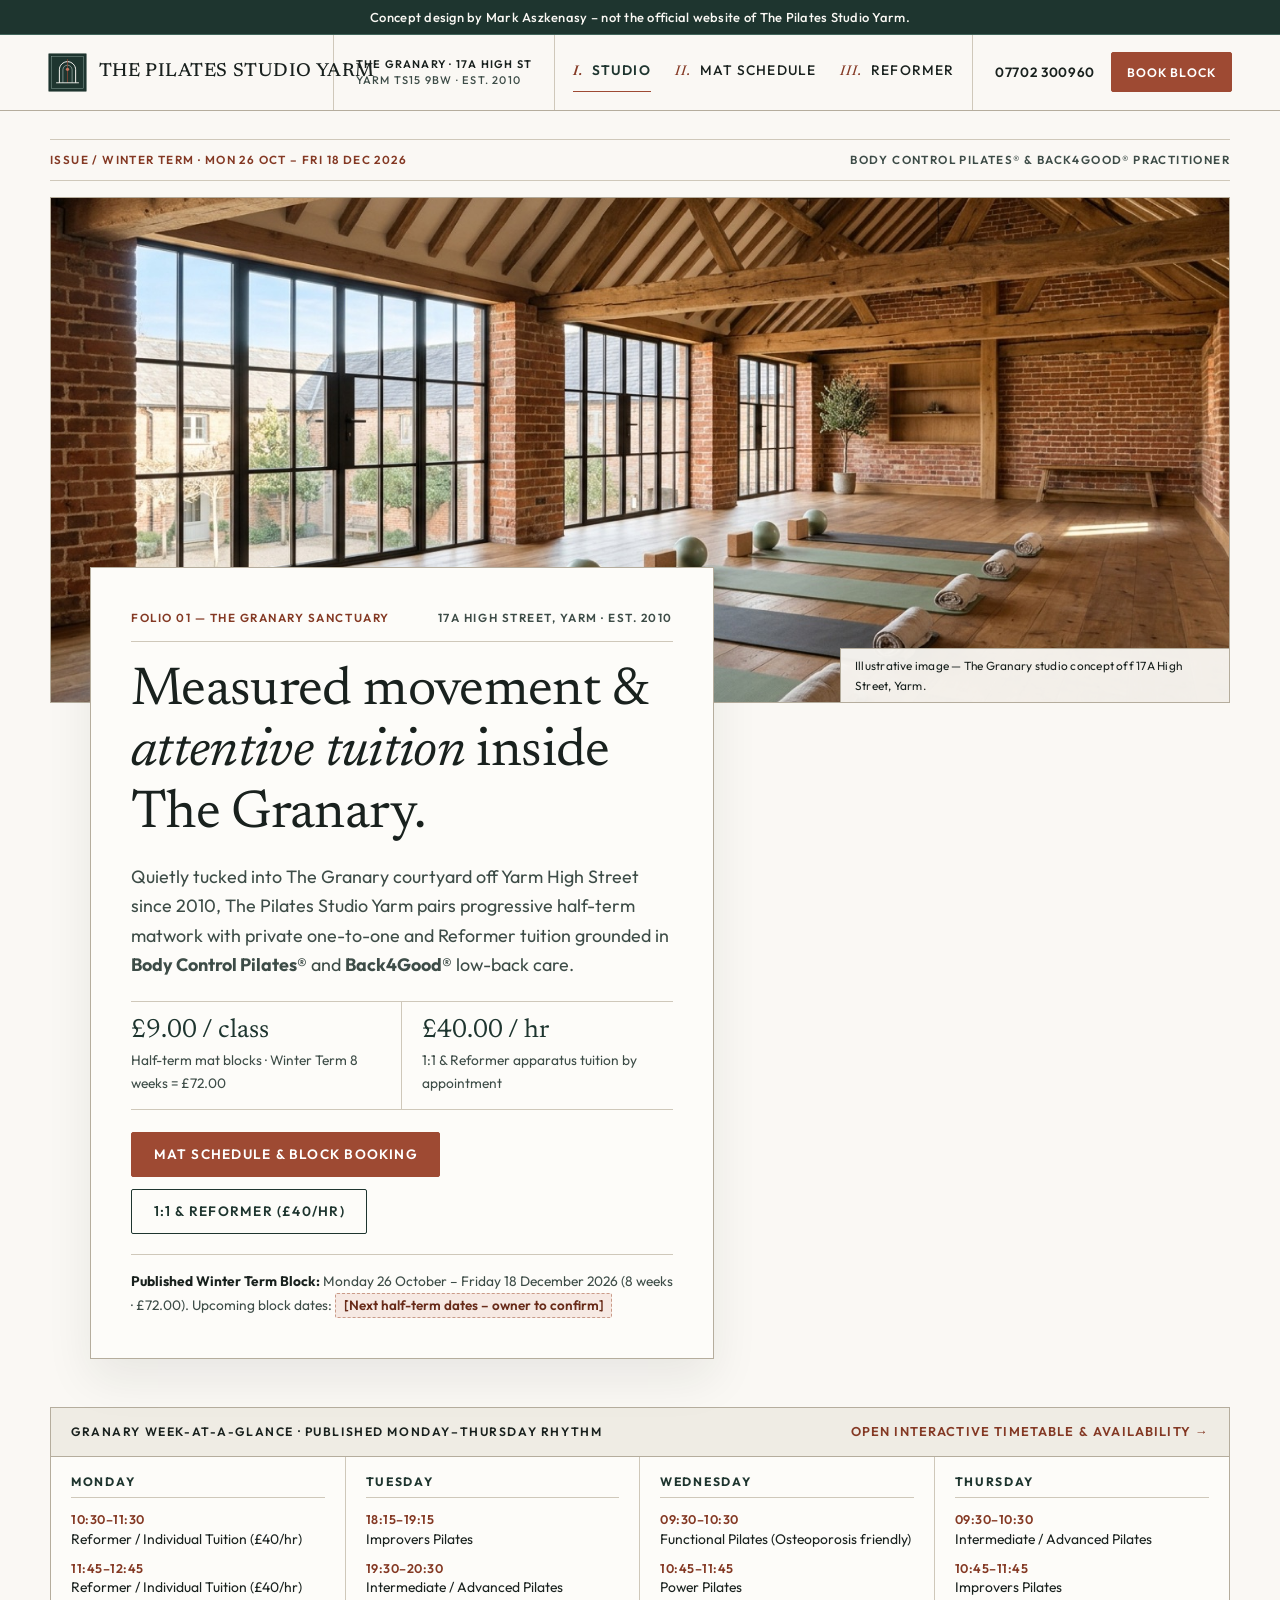
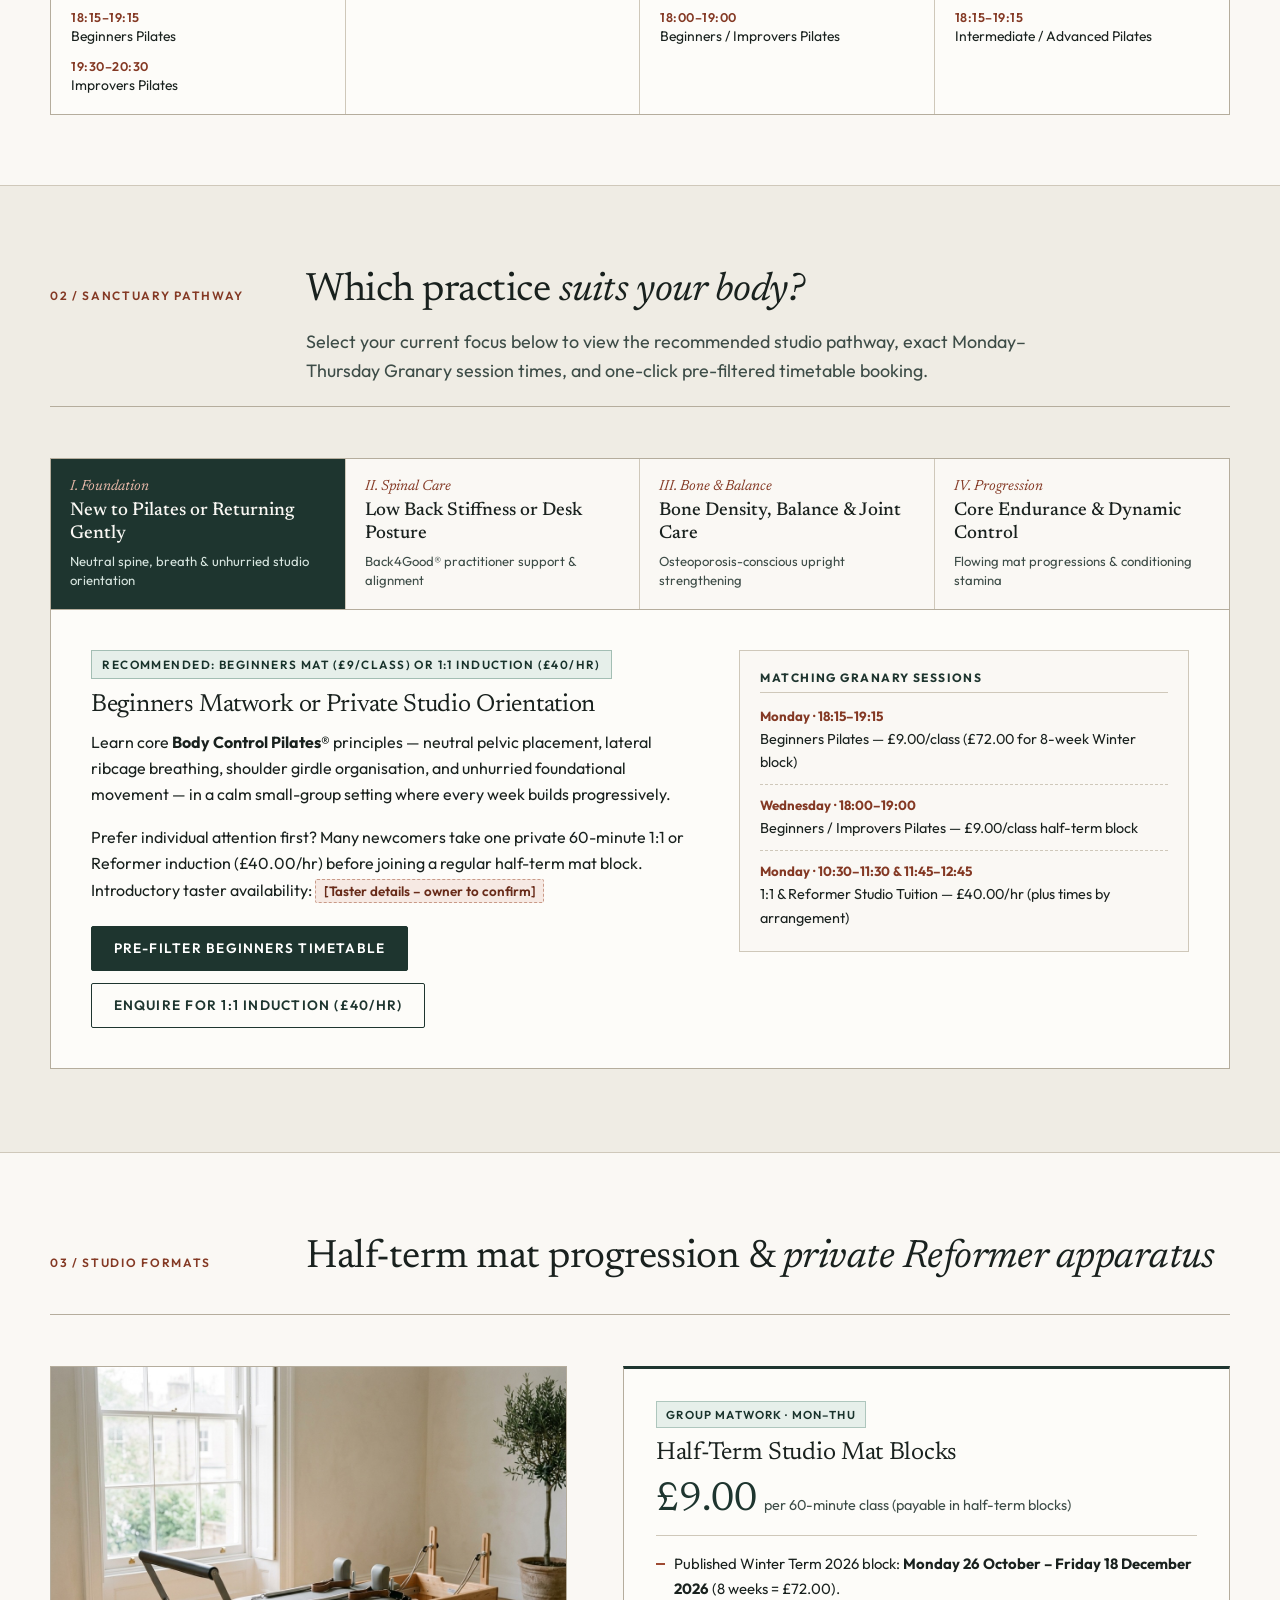
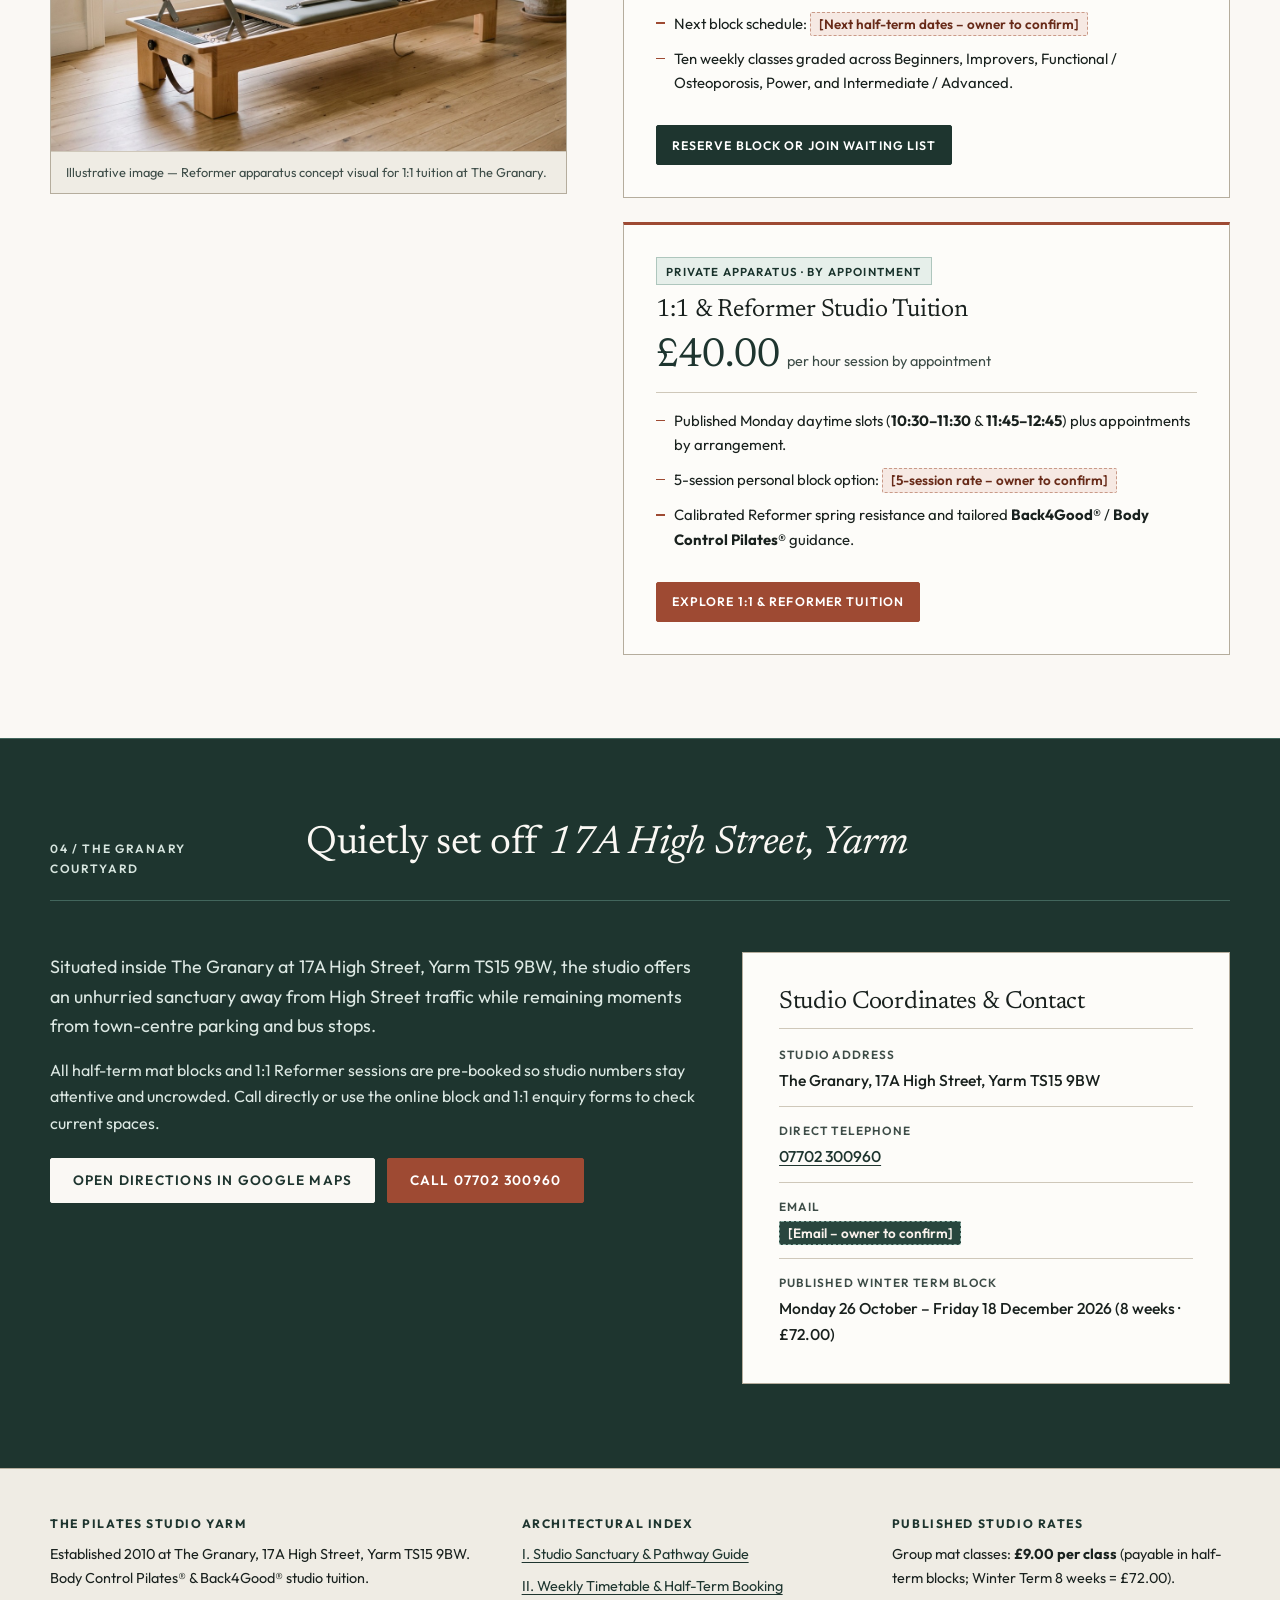
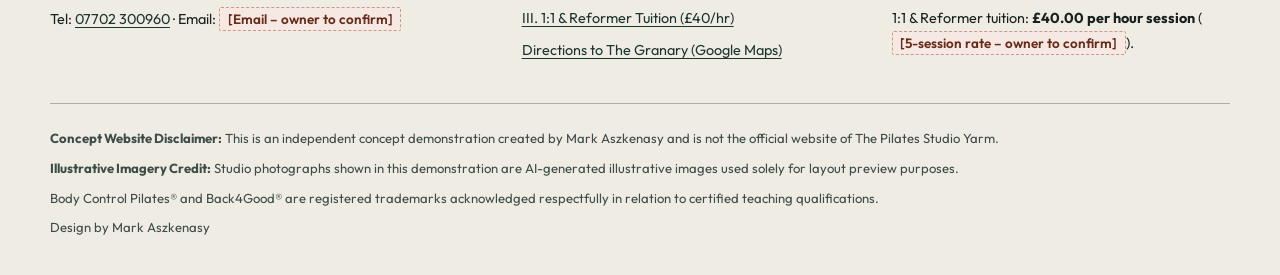
==== commit 7f7a4657: "Add Android Chrome theme-color, tap-highlight polish, and 360px Galaxy S24 typography tuning" ====
--- a/index.html
+++ b/index.html
@@ -4,6 +4,7 @@
   <meta charset="utf-8">
   <meta name="viewport" content="width=device-width, initial-scale=1.0">
   <meta name="robots" content="noindex, nofollow">
+  <meta name="theme-color" content="#1E352F">
   <title>The Pilates Studio Yarm | Architectural Movement Sanctuary at The Granary</title>
   <meta name="description" content="Concept website for The Pilates Studio Yarm at The Granary, 17A High Street, Yarm TS15 9BW. Body Control Pilates®, Back4Good®, £9.00 half-term mat blocks and £40/hr 1:1 & Reformer tuition.">
   <link rel="icon" href="favicon.svg" type="image/svg+xml">
--- a/css/styles.css
+++ b/css/styles.css
@@ -597,6 +597,15 @@
     text-transform: uppercase;
     letter-spacing: 0.08em;
     border-bottom: 1.5px solid transparent;
+    white-space: nowrap;
+  }
+
+  .brand-name {
+    white-space: nowrap;
+  }
+
+  .masthead-contact-cell .btn {
+    white-space: nowrap;
   }
 
   .nav-link[aria-current="page"] {
@@ -622,6 +631,37 @@
 
   .masthead-tel:hover {
     color: var(--terracotta-ink);
+  }
+}
+
+@media (min-width: 980px) and (max-width: 1279px) {
+  .masthead-grid {
+    grid-template-columns: auto 1fr auto;
+  }
+  .masthead-coords-cell {
+    display: none;
+  }
+  .brand-sub-mobile {
+    display: block;
+    white-space: nowrap;
+  }
+  .masthead-brand-cell {
+    padding: 0.55rem 1rem 0.55rem 0;
+  }
+  .nav-list {
+    gap: 1.1rem;
+  }
+  .nav-link {
+    font-size: 0.8rem;
+    letter-spacing: 0.06em;
+  }
+  .masthead-contact-cell {
+    gap: 0.75rem;
+    padding: 0.55rem 0 0.55rem 1rem;
+  }
+  .masthead-contact-cell .btn {
+    padding: 0.58rem 0.95rem;
+    font-size: 0.78rem;
   }
 }
 
@@ -1963,3 +2003,44 @@
     display: none;
   }
 }
+
+/* === Mobile-First iPhone & Touch Polish === */
+@media (max-width: 980px) {
+  input:not([type="checkbox"]):not([type="radio"]):not([type="range"]),
+  select,
+  textarea {
+    font-size: 16px !important;
+  }
+  .mobile-action-bar {
+    padding-bottom: calc(0.45rem + env(safe-area-inset-bottom, 0px));
+  }
+  .nav-toggle {
+    min-height: 40px;
+  }
+}
+
+/* === Android Chrome / Samsung Internet & 360px Polish === */
+a, button, summary, label, input, select {
+  -webkit-tap-highlight-color: transparent;
+}
+@media (max-width: 389px) {
+  .brand-link {
+    gap: 0.5rem;
+  }
+  .brand-mark {
+    width: 2.05rem;
+    height: 2.05rem;
+  }
+  .brand-name {
+    font-size: 0.9rem;
+  }
+  .brand-sub-mobile {
+    font-size: 0.58rem;
+    letter-spacing: 0.03em;
+    white-space: nowrap;
+  }
+  .nav-toggle {
+    padding: 0.4rem 0.62rem;
+    font-size: 0.72rem;
+  }
+}
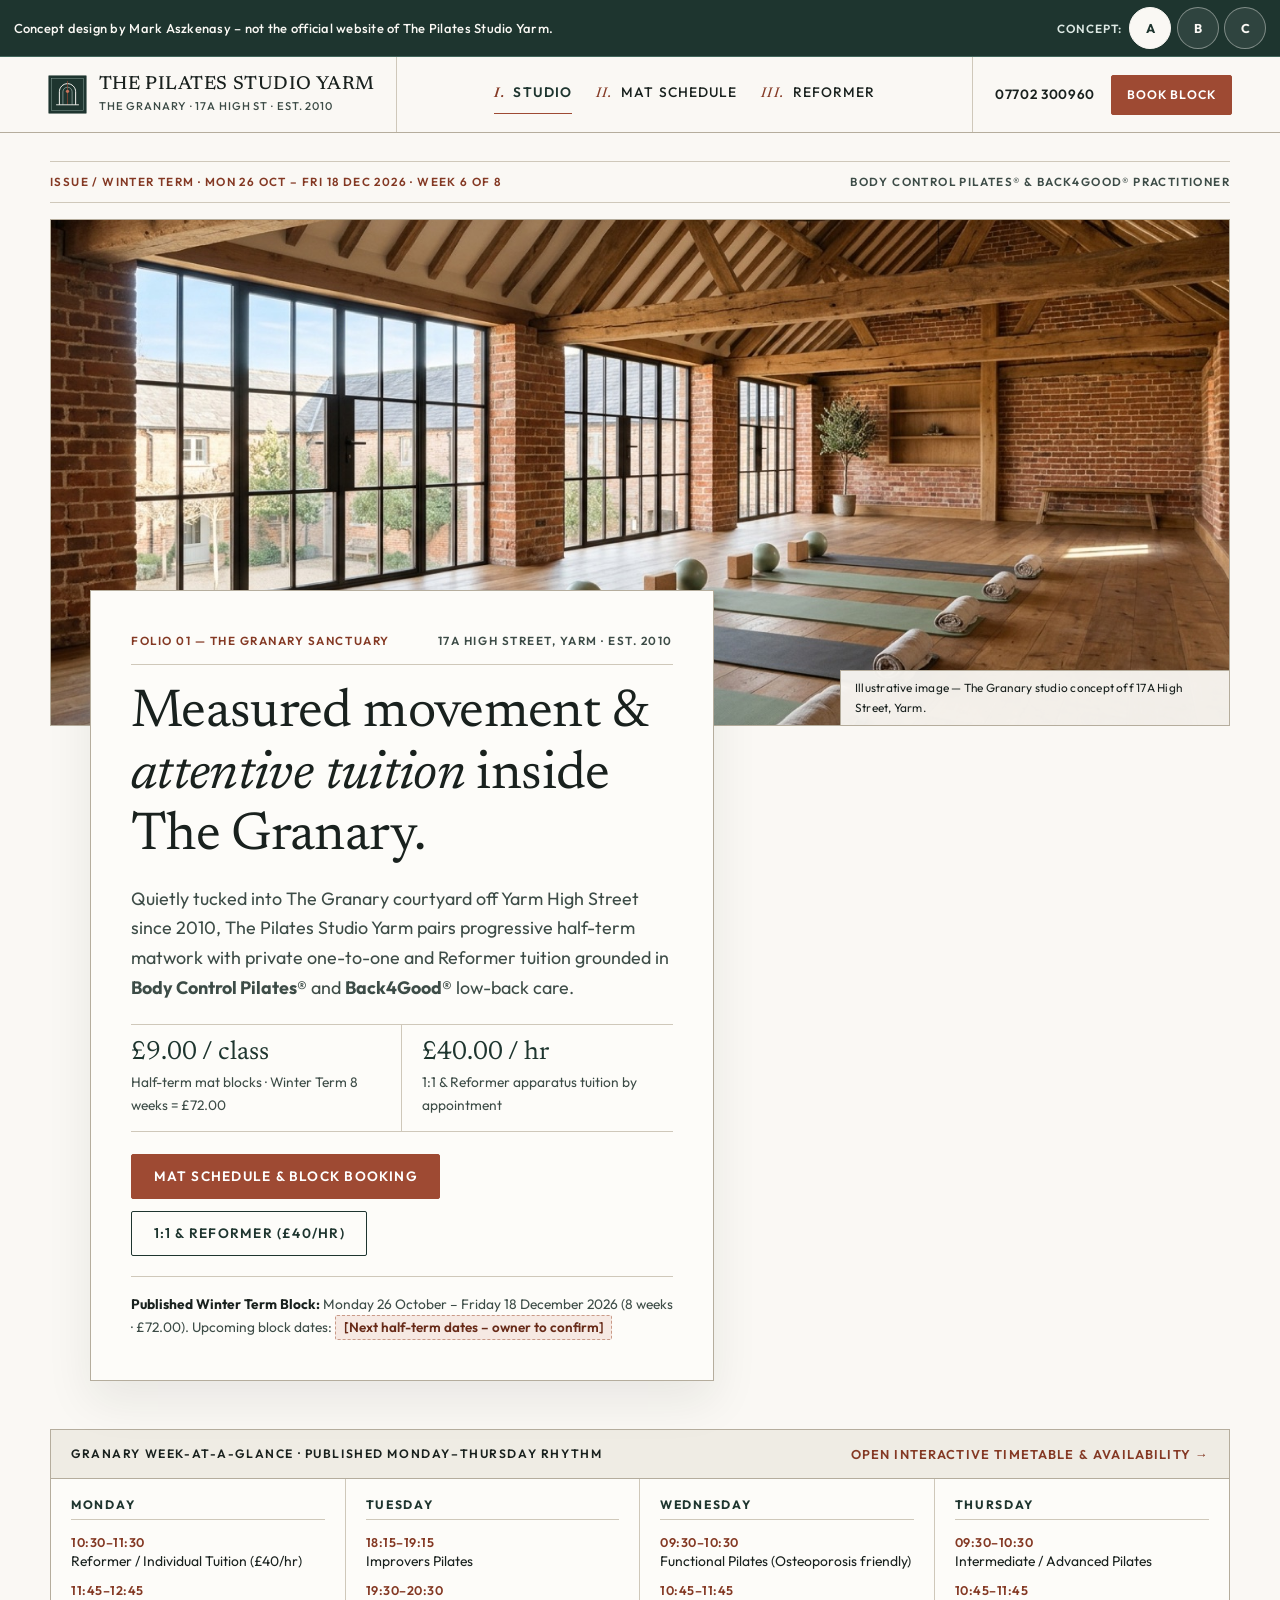
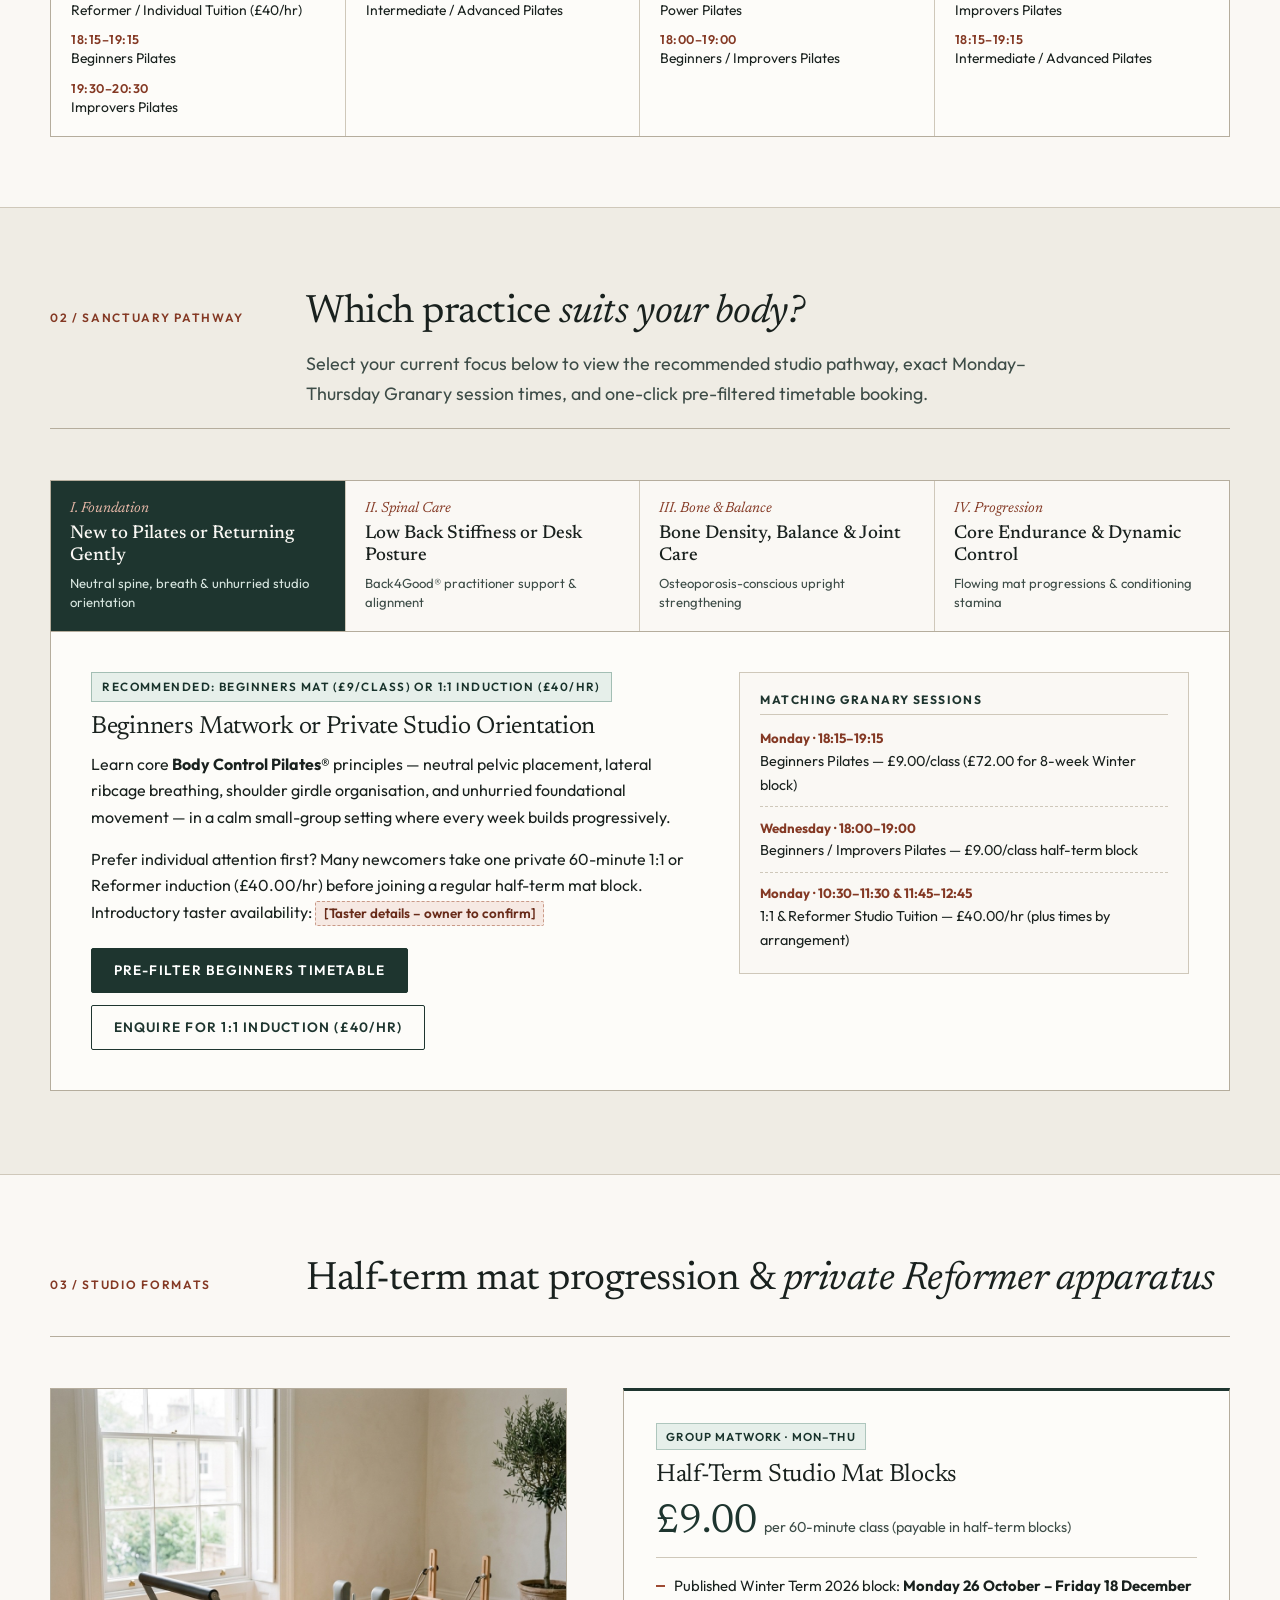
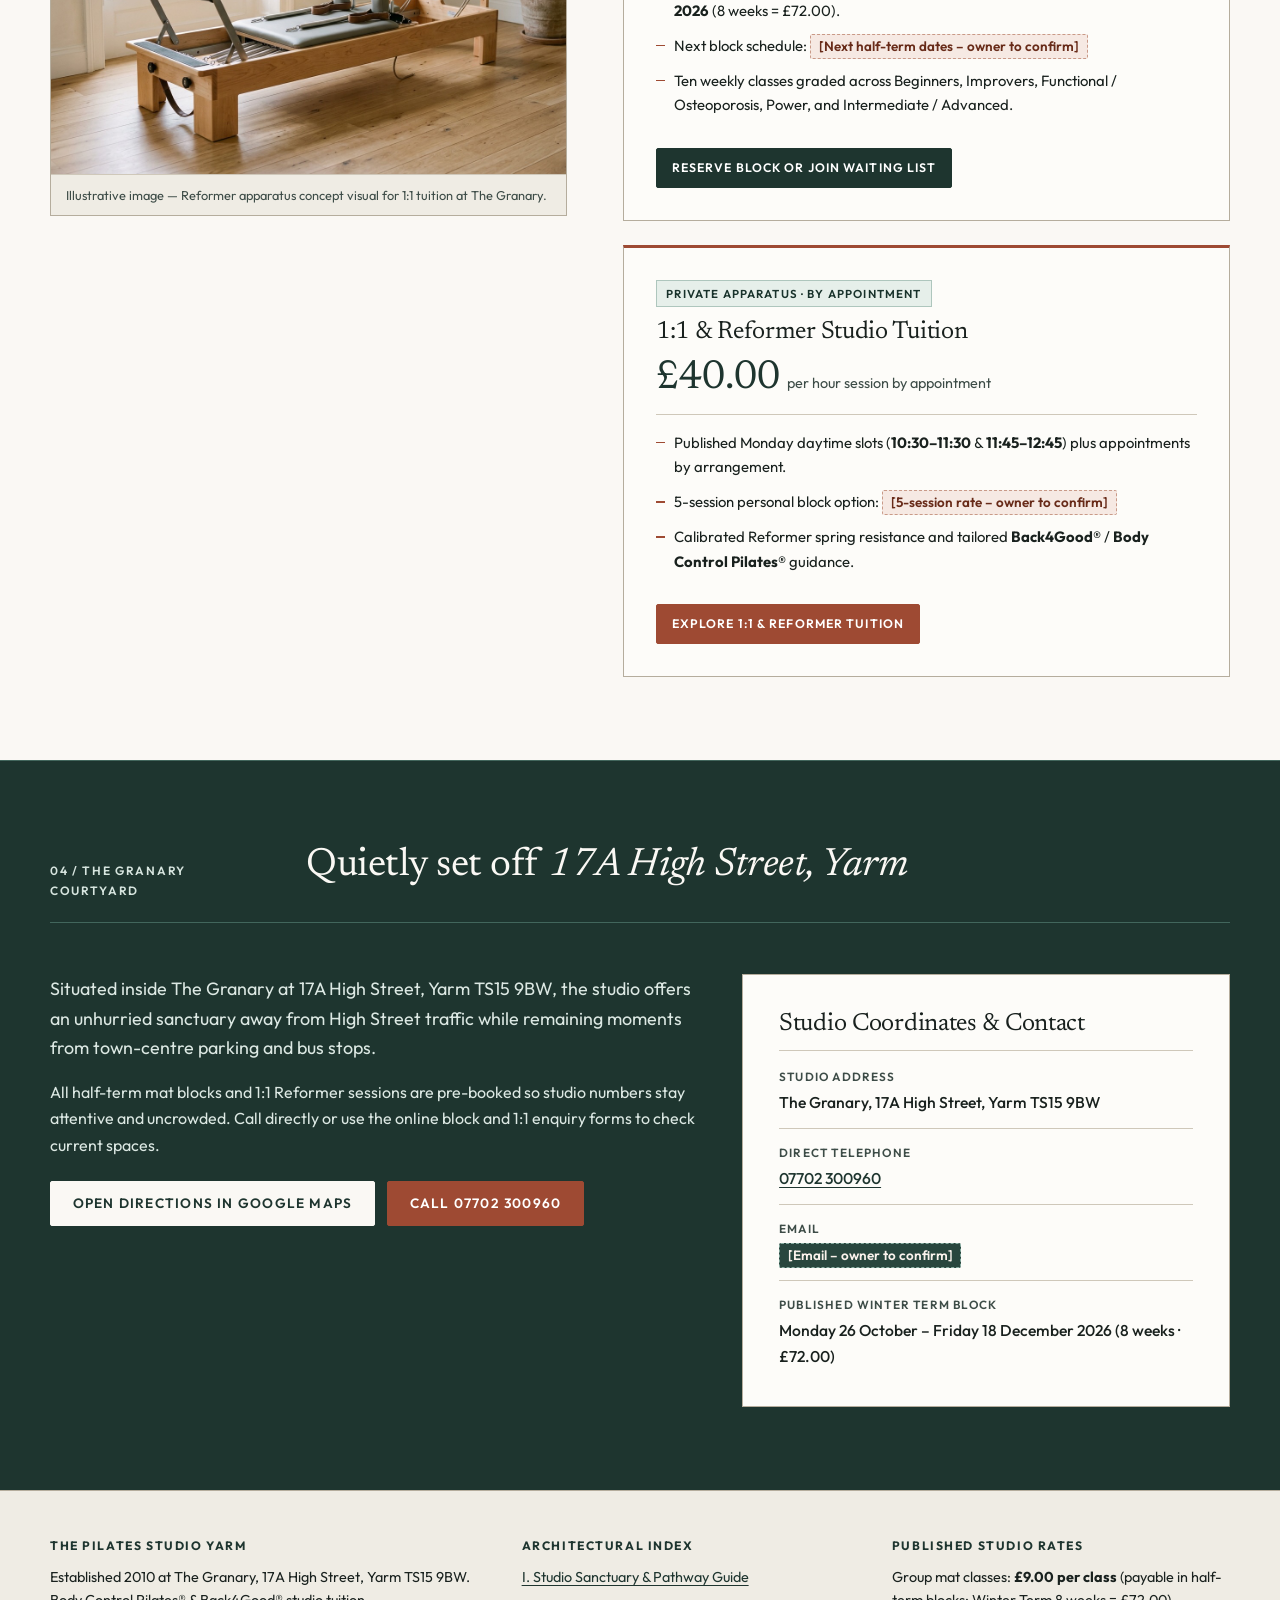
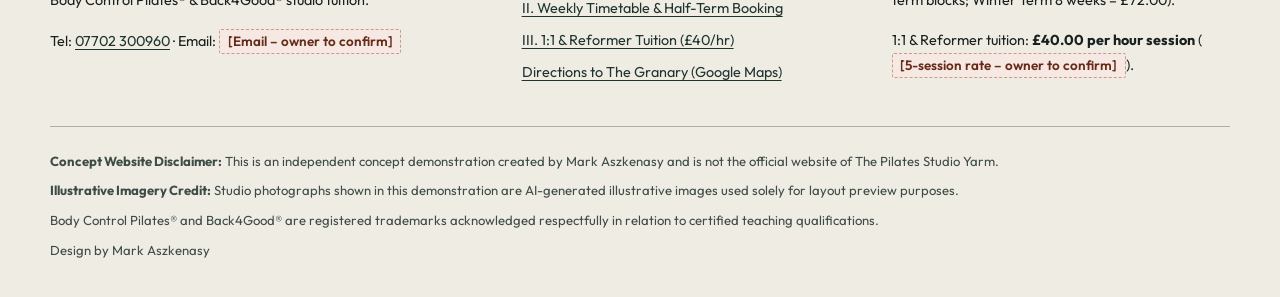
==== commit 39d4415b: "Add Set B (kinetic) and Set C (single-page app) mobile-first concept variants with A/B/C switcher" ====
--- a/index.html
+++ b/index.html
@@ -14,7 +14,15 @@
   <a class="skip-link" href="#main-content">Skip to main content</a>
 
   <div class="concept-banner" role="region" aria-label="Concept website notice">
-    <p>Concept design by Mark Aszkenasy – not the official website of The Pilates Studio Yarm.</p>
+    <div class="concept-banner-inner">
+      <p>Concept design by Mark Aszkenasy – not the official website of The Pilates Studio Yarm.</p>
+      <nav class="concept-switcher" aria-label="Concept version switcher">
+        <span class="concept-switcher-label">Concept:</span>
+        <a class="concept-pill is-active" href="index.html" aria-current="page">A</a>
+        <a class="concept-pill" href="b/index.html">B</a>
+        <a class="concept-pill" href="c/index.html">C</a>
+      </nav>
+    </div>
   </div>
 
   <!-- Asymmetric Architectural Editorial Masthead -->
--- a/css/styles.css
+++ b/css/styles.css
@@ -154,17 +154,84 @@
   color: #FAF8F4;
   font-size: 0.81rem;
   line-height: 1.45;
-  padding: 0.48rem 1rem;
-  text-align: center;
+  padding: 0.45rem 0.85rem;
   border-bottom: 1px solid var(--eucalyptus-rule);
   overflow-wrap: anywhere;
 }
 
+.concept-banner-inner {
+  max-width: var(--container-max);
+  margin: 0 auto;
+  display: flex;
+  flex-direction: column;
+  align-items: center;
+  justify-content: center;
+  gap: 0.4rem;
+  text-align: center;
+}
+
+@media (min-width: 920px) {
+  .concept-banner-inner {
+    flex-direction: row;
+    justify-content: space-between;
+    text-align: left;
+    gap: 1rem;
+  }
+}
+
 .concept-banner p {
-  margin: 0 auto;
-  max-width: var(--container-max);
+  margin: 0;
   font-weight: 500;
   letter-spacing: 0.02em;
+}
+
+.concept-switcher {
+  display: inline-flex;
+  align-items: center;
+  flex-wrap: wrap;
+  justify-content: center;
+  gap: 0.35rem;
+  flex-shrink: 0;
+}
+
+.concept-switcher-label {
+  font-size: 0.74rem;
+  font-weight: 600;
+  text-transform: uppercase;
+  letter-spacing: 0.08em;
+  color: #DCE8E3;
+  margin-right: 0.12rem;
+}
+
+.concept-pill {
+  display: inline-flex;
+  align-items: center;
+  justify-content: center;
+  min-width: 42px;
+  min-height: 42px;
+  padding: 0 0.65rem;
+  border-radius: 999px;
+  border: 1px solid rgba(250, 248, 244, 0.4);
+  background-color: rgba(255, 255, 255, 0.08);
+  color: #FAF8F4;
+  font-family: var(--font-sans);
+  font-size: 0.8rem;
+  font-weight: 700;
+  text-decoration: none;
+  line-height: 1;
+}
+
+.concept-pill:hover {
+  background-color: rgba(250, 248, 244, 0.22);
+  color: #FFFFFF;
+}
+
+.concept-pill.is-active,
+.concept-pill[aria-current="page"],
+.concept-pill[aria-current="true"] {
+  background-color: #FAF8F4;
+  color: #1E352F;
+  border-color: #FAF8F4;
 }
 
 /* Containers & Architectural Sections */
@@ -530,15 +597,20 @@
 }
 
 @media (min-width: 980px) {
-  .brand-sub-mobile,
   .nav-toggle,
-  .nav-mobile-meta {
+  .nav-mobile-meta,
+  .masthead-coords-cell {
     display: none;
+  }
+
+  .brand-sub-mobile {
+    display: block;
+    white-space: nowrap;
   }
 
   .masthead-grid {
     display: grid;
-    grid-template-columns: auto auto 1fr auto;
+    grid-template-columns: max-content 1fr max-content;
     align-items: stretch;
     gap: 0;
     min-height: 4.65rem;
@@ -547,26 +619,12 @@
   .masthead-brand-cell {
     padding: 0.65rem 1.35rem 0.65rem 0;
     border-right: 1px solid var(--hairline);
-  }
-
-  .masthead-coords-cell {
-    display: flex;
-    flex-direction: column;
-    justify-content: center;
-    padding: 0.65rem 1.35rem;
-    border-right: 1px solid var(--hairline);
-    font-size: 0.69rem;
-    line-height: 1.45;
-    text-transform: uppercase;
-    letter-spacing: 0.11em;
-    color: var(--muted);
-    font-weight: 500;
-    white-space: nowrap;
-  }
-
-  .masthead-coords-cell strong {
-    color: var(--charcoal);
-    font-weight: 600;
+    min-width: max-content;
+  }
+
+  .brand-link,
+  .brand-text {
+    min-width: max-content;
   }
 
   .primary-nav {
@@ -2044,3 +2102,87 @@
     font-size: 0.72rem;
   }
 }
+
+/* === Gallery Inspiration Polish (Awwwards / Godly / Mobbin) === */
+@media (prefers-reduced-motion: no-preference) {
+  @view-transition {
+    navigation: auto;
+  }
+}
+
+.scroll-progress-rail {
+  position: absolute;
+  left: 0;
+  bottom: 0;
+  height: 2.5px;
+  width: 100%;
+  transform-origin: 0 50%;
+  transform: scaleX(0);
+  background: #9E4A33;
+  pointer-events: none;
+  z-index: 20;
+  transition: transform 0.08s linear;
+}
+
+@media (prefers-reduced-motion: no-preference) {
+  .reveal-ready {
+    opacity: 0;
+    transform: translateY(16px);
+    transition: opacity 0.55s cubic-bezier(0.22, 1, 0.36, 1), transform 0.55s cubic-bezier(0.22, 1, 0.36, 1);
+    transition-delay: var(--reveal-delay, 0ms);
+    will-change: opacity, transform;
+  }
+  .reveal-ready.is-revealed {
+    opacity: 1;
+    transform: none;
+  }
+}
+
+@media (hover: hover) and (prefers-reduced-motion: no-preference) {
+  figure img {
+    transition: transform 0.65s cubic-bezier(0.22, 1, 0.36, 1);
+  }
+  figure:hover img {
+    transform: scale(1.028);
+  }
+  .swing-tag-shell {
+    transition: transform 0.28s cubic-bezier(0.22, 1, 0.36, 1);
+    transform-style: preserve-3d;
+  }
+}
+
+button:active:not(:disabled),
+.btn:active,
+.quick-date-chip:active {
+  transform: scale(0.985);
+}
+
+.quick-date-chips {
+  display: flex;
+  flex-wrap: wrap;
+  gap: 0.4rem;
+  margin-top: 0.48rem;
+}
+
+.quick-date-chip {
+  appearance: none;
+  border: 1px solid #B8B0A2;
+  background-color: #F3EFE8;
+  color: #1F2623;
+  border-radius: 999px;
+  padding: 0.32rem 0.68rem;
+  min-height: 34px;
+  font-family: inherit;
+  font-size: 0.76rem;
+  font-weight: 700;
+  line-height: 1.2;
+  cursor: pointer;
+  transition: background-color 0.16s ease, color 0.16s ease, border-color 0.16s ease, transform 0.12s ease;
+}
+
+.quick-date-chip:hover,
+.quick-date-chip.is-selected {
+  background-color: #1E352F;
+  color: #FFFFFF;
+  border-color: #1E352F;
+}
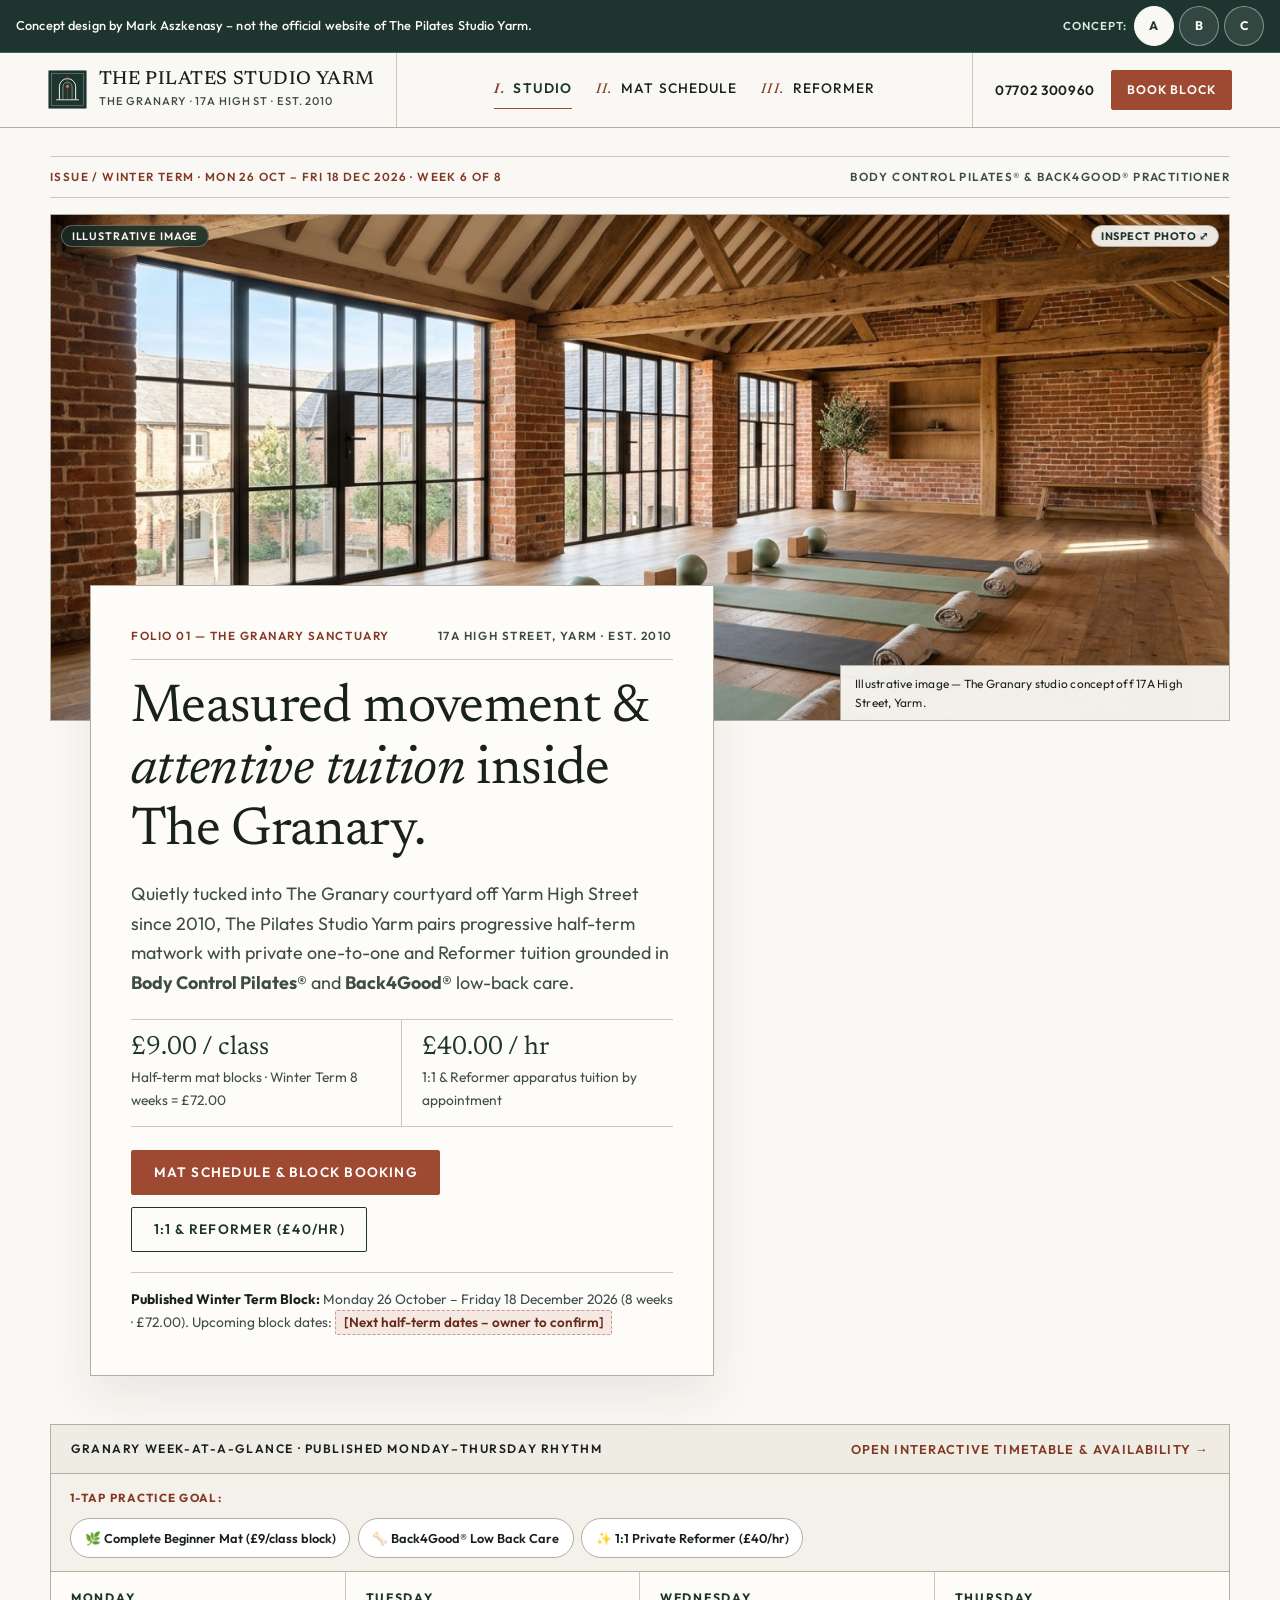
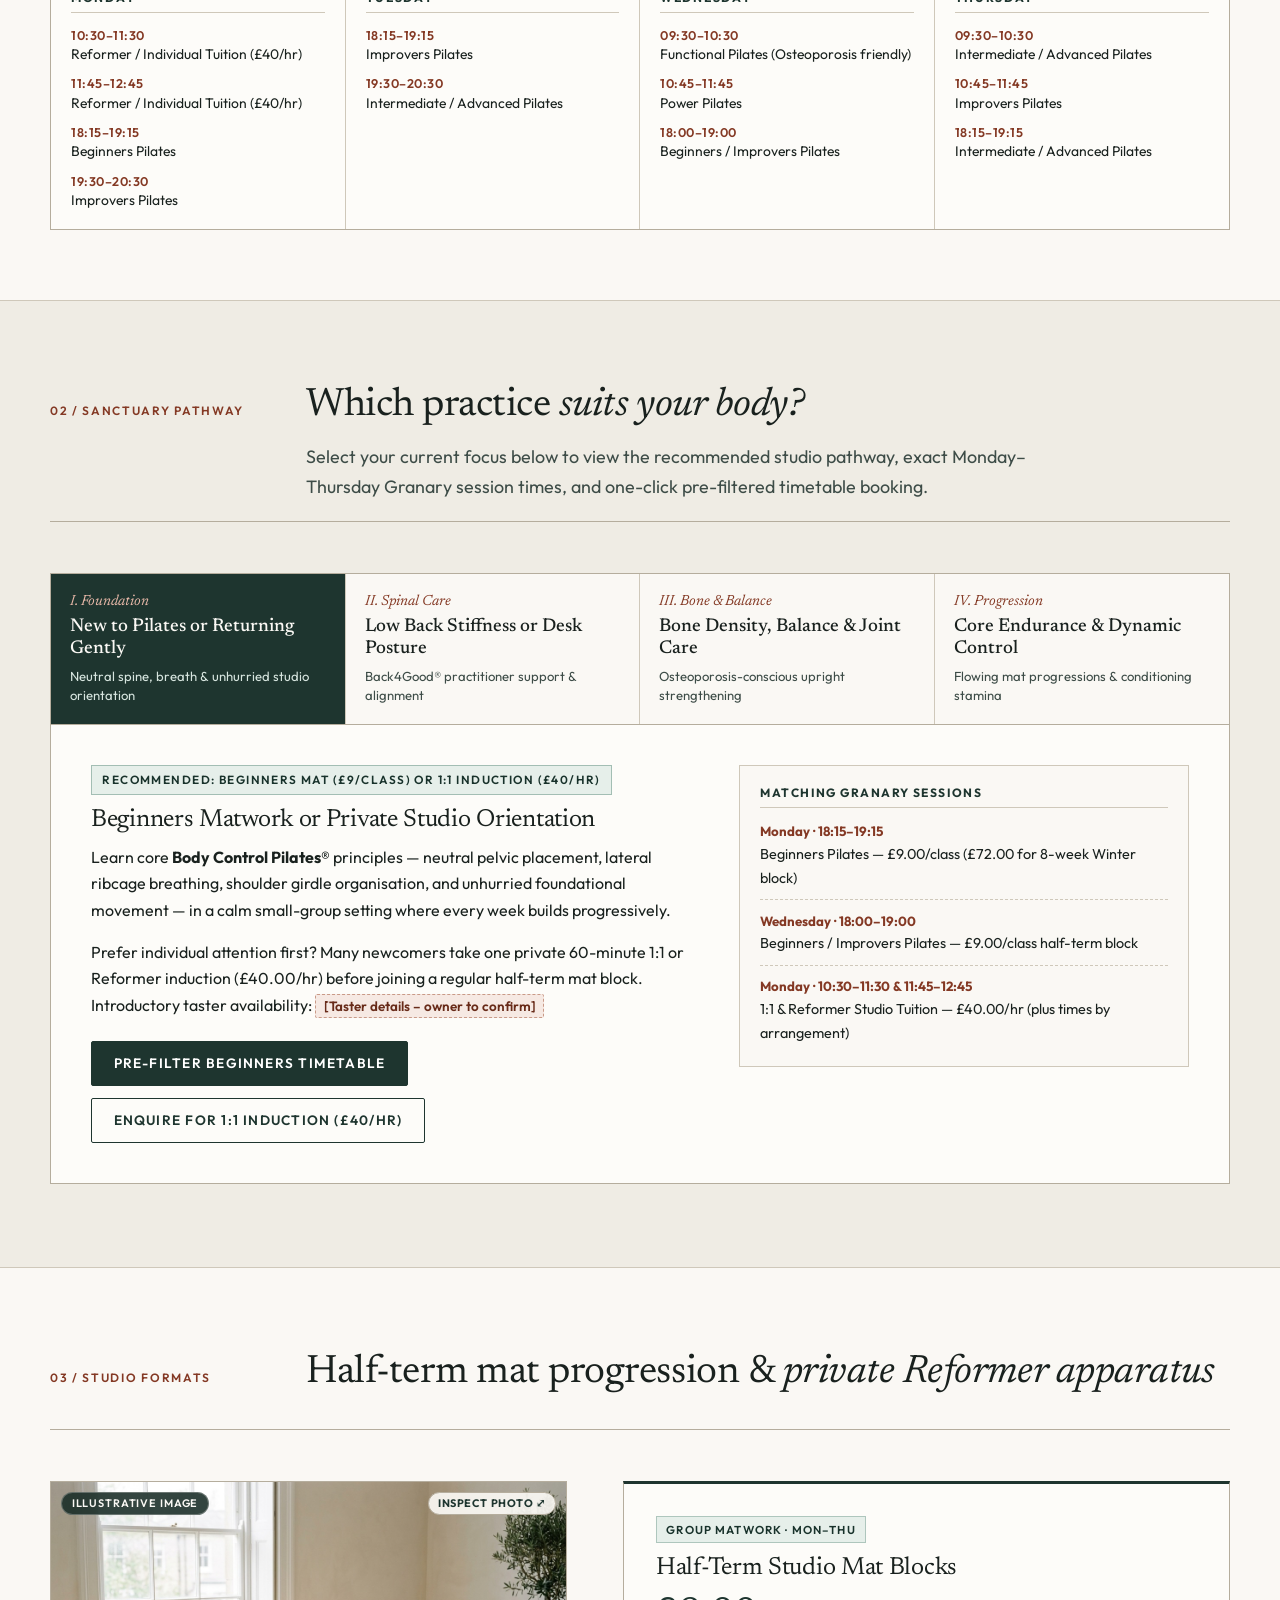
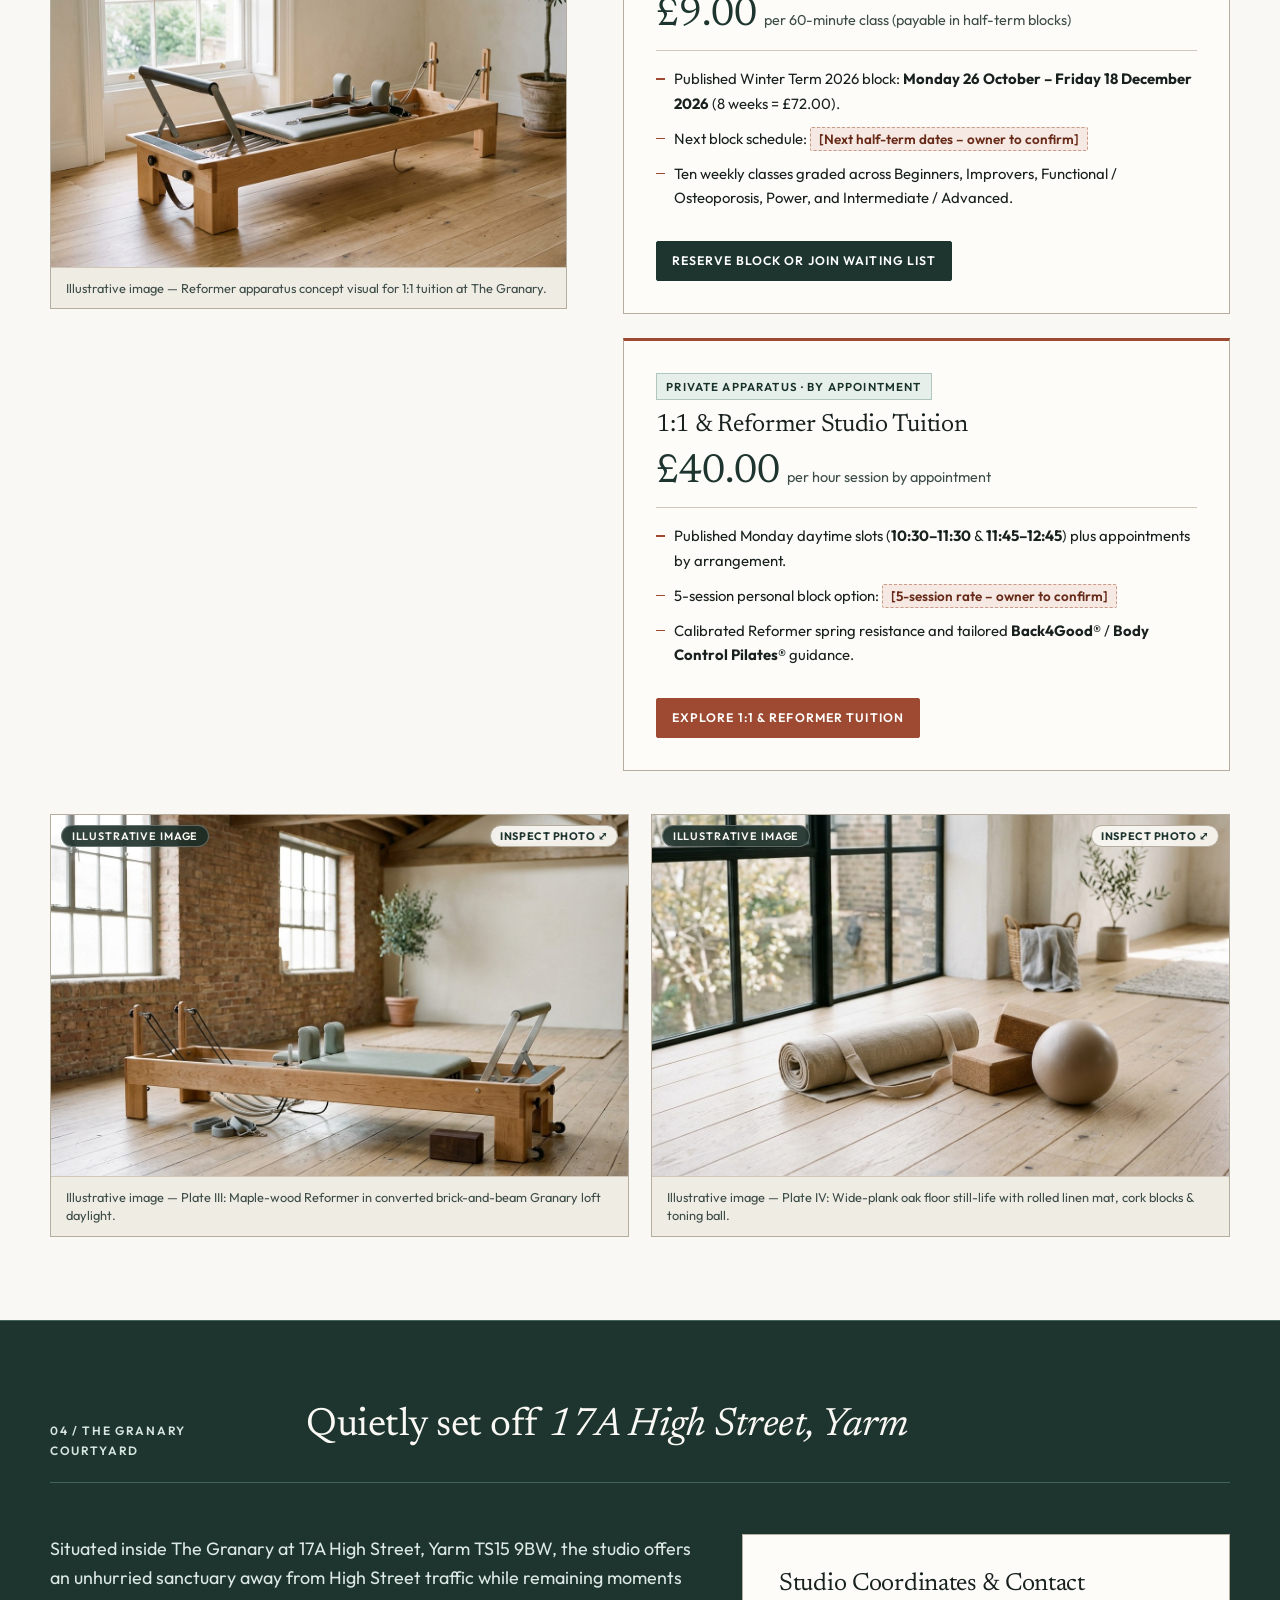
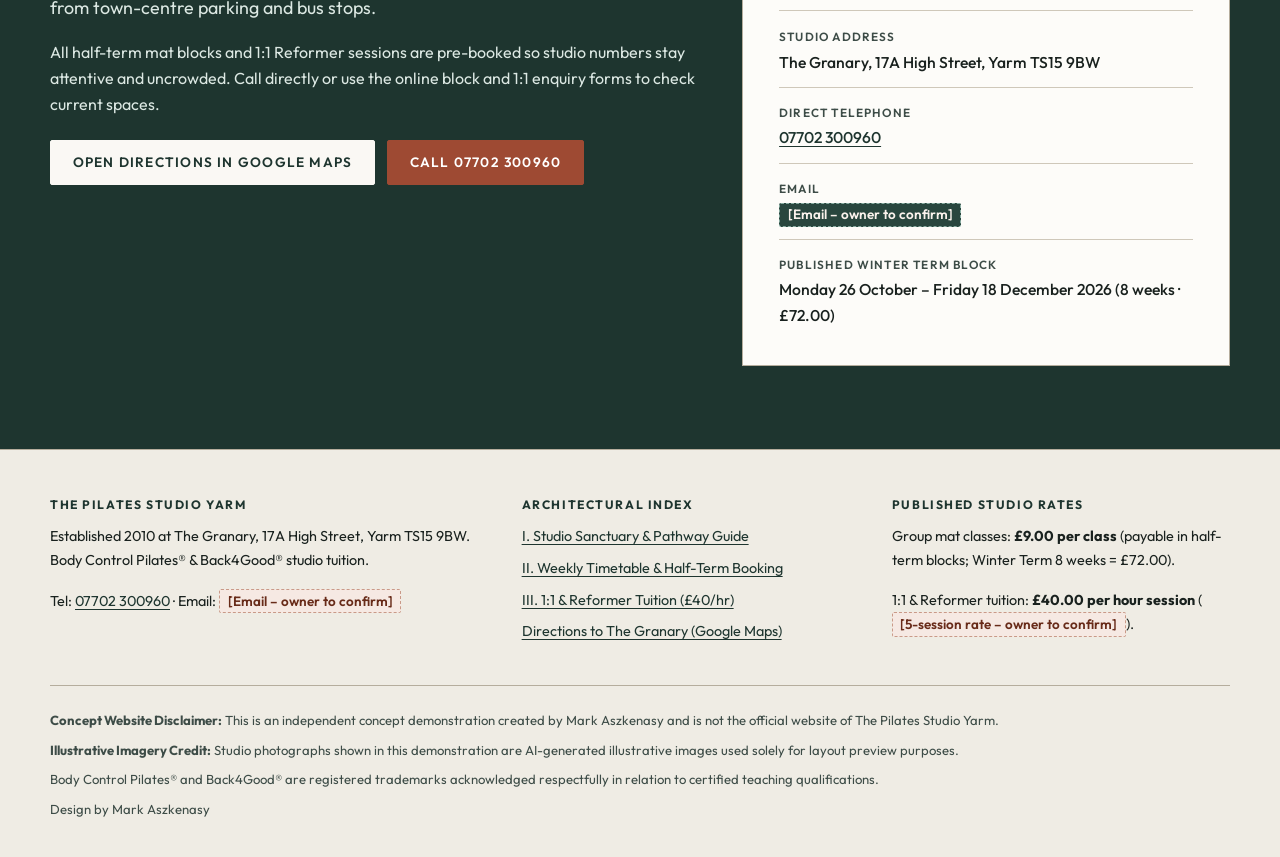
==== commit 8c46e6ec: "Upgrade Sets A, B & C: 4-photo suite, lightbox, frosted docks, presets & live owner receipt" ====
--- a/index.html
+++ b/index.html
@@ -79,7 +79,19 @@
         </div>
 
         <div class="granary-panorama-stage">
-          <figure class="granary-panorama">
+          <figure
+            class="granary-panorama is-lightbox-trigger"
+            tabindex="0"
+            role="button"
+            aria-label="Enlarge illustrative studio loft photograph"
+            data-lightbox-src="images/hero.jpg"
+            data-lightbox-alt="Sunlit timber-beamed Granary Pilates loft with alignment mats and apparatus bathed in calm daylight"
+            data-lightbox-caption="The Granary Sanctuary — Sunlit timber-beamed Pilates loft concept off 17A High Street, Yarm."
+            data-lightbox-cta="timetable-booking.html#booking-form"
+            data-lightbox-cta-label="Reserve Half-Term Mat Block"
+          >
+            <span class="arch-img-badge">Illustrative image</span>
+            <span class="arch-zoom-pill" aria-hidden="true">Inspect Photo ⤢</span>
             <img
               src="images/hero.jpg"
               alt="Sunlit timber-beamed Granary Pilates loft with alignment mats and apparatus bathed in calm daylight"
@@ -132,19 +144,37 @@
             <a class="week-ribbon-link" href="timetable-booking.html">Open Interactive Timetable &amp; Availability →</a>
           </div>
 
+          <div class="goal-preset-bar" role="region" aria-label="1-tap practice goal presets">
+            <span class="goal-preset-label">1-Tap Practice Goal:</span>
+            <div class="goal-preset-pills">
+              <button type="button" class="goal-preset-btn" data-goal-preset="beginner" aria-pressed="false">
+                🌿 Complete Beginner Mat (£9/class block)
+              </button>
+              <button type="button" class="goal-preset-btn" data-goal-preset="back4good" aria-pressed="false">
+                🦴 Back4Good® Low Back Care
+              </button>
+              <button type="button" class="goal-preset-btn" data-goal-preset="reformer" aria-pressed="false">
+                ✨ 1:1 Private Reformer (£40/hr)
+              </button>
+            </div>
+            <a class="goal-preset-jump" id="home-preset-cta" href="timetable-booking.html#booking-form" hidden>
+              Continue with Pre-Filled Booking →
+            </a>
+          </div>
+
           <div class="week-ribbon-grid">
             <div class="ribbon-day-col">
               <h3 class="ribbon-day-name">Monday</h3>
               <ul class="ribbon-slot-list">
-                <li>
+                <li data-preset-tags="reformer,back4good">
                   <span class="ribbon-slot-time">10:30–11:30</span>
                   <span class="ribbon-slot-name">Reformer / Individual Tuition (£40/hr)</span>
                 </li>
-                <li>
+                <li data-preset-tags="reformer,back4good">
                   <span class="ribbon-slot-time">11:45–12:45</span>
                   <span class="ribbon-slot-name">Reformer / Individual Tuition (£40/hr)</span>
                 </li>
-                <li>
+                <li data-preset-tags="beginner,back4good">
                   <span class="ribbon-slot-time">18:15–19:15</span>
                   <span class="ribbon-slot-name">Beginners Pilates</span>
                 </li>
@@ -172,7 +202,7 @@
             <div class="ribbon-day-col">
               <h3 class="ribbon-day-name">Wednesday</h3>
               <ul class="ribbon-slot-list">
-                <li>
+                <li data-preset-tags="back4good">
                   <span class="ribbon-slot-time">09:30–10:30</span>
                   <span class="ribbon-slot-name">Functional Pilates (Osteoporosis friendly)</span>
                 </li>
@@ -180,7 +210,7 @@
                   <span class="ribbon-slot-time">10:45–11:45</span>
                   <span class="ribbon-slot-name">Power Pilates</span>
                 </li>
-                <li>
+                <li data-preset-tags="beginner,back4good">
                   <span class="ribbon-slot-time">18:00–19:00</span>
                   <span class="ribbon-slot-name">Beginners / Improvers Pilates</span>
                 </li>
@@ -194,7 +224,7 @@
                   <span class="ribbon-slot-time">09:30–10:30</span>
                   <span class="ribbon-slot-name">Intermediate / Advanced Pilates</span>
                 </li>
-                <li>
+                <li data-preset-tags="back4good">
                   <span class="ribbon-slot-time">10:45–11:45</span>
                   <span class="ribbon-slot-name">Improvers Pilates</span>
                 </li>
@@ -463,12 +493,25 @@
         </div>
 
         <div class="monograph-spread">
-          <figure class="editorial-figure feature-media">
+          <figure
+            class="editorial-figure feature-media is-lightbox-trigger"
+            tabindex="0"
+            role="button"
+            aria-label="Enlarge illustrative Reformer carriage photograph"
+            data-lightbox-src="images/feature.jpg"
+            data-lightbox-alt="Precision Pilates Reformer carriage with springs, footbar and padded platform inside a tranquil timber studio"
+            data-lightbox-caption="Calibrated Apparatus — Precision Reformer carriage, footbar and spring tension for £40.00/hr 1:1 tuition."
+            data-lightbox-cta="reformer-tuition.html#reformer-enquiry"
+            data-lightbox-cta-label="Request 1:1 Reformer (£40/hr)"
+          >
+            <span class="arch-img-badge">Illustrative image</span>
+            <span class="arch-zoom-pill" aria-hidden="true">Inspect Photo ⤢</span>
             <img
               src="images/feature.jpg"
               alt="Precision Pilates Reformer carriage with springs, footbar and padded platform inside a tranquil timber studio"
               width="1200"
               height="896"
+              loading="lazy"
             >
             <figcaption>
               Illustrative image — Reformer apparatus concept visual for 1:1 tuition at The Granary.
@@ -510,6 +553,59 @@
               </div>
             </article>
           </div>
+        </div>
+
+        <!-- Architectural 2-Plate Studio Detail Diptych (detail-1.jpg & detail-2.jpg) -->
+        <div class="arch-photo-diptych" aria-label="Granary studio architectural detail plates">
+          <figure
+            class="editorial-figure is-lightbox-trigger"
+            tabindex="0"
+            role="button"
+            aria-label="Enlarge sunlit maple-wood Pilates Reformer loft photograph"
+            data-lightbox-src="images/detail-1.jpg"
+            data-lightbox-alt="Sunlit maple-wood Pilates Reformer positioned inside a converted brick-and-beam Granary loft"
+            data-lightbox-caption="Brick & Beam Sanctuary — Maple-wood Reformer set in calm courtyard daylight at The Granary, 17A High Street."
+            data-lightbox-cta="reformer-tuition.html#reformer-enquiry"
+            data-lightbox-cta-label="Request 1:1 Reformer (£40/hr)"
+          >
+            <span class="arch-img-badge">Illustrative image</span>
+            <span class="arch-zoom-pill" aria-hidden="true">Inspect Photo ⤢</span>
+            <img
+              src="images/detail-1.jpg"
+              alt="Sunlit maple-wood Pilates Reformer positioned inside a converted brick-and-beam Granary loft"
+              width="1200"
+              height="896"
+              loading="lazy"
+            >
+            <figcaption>
+              Illustrative image — Plate III: Maple-wood Reformer in converted brick-and-beam Granary loft daylight.
+            </figcaption>
+          </figure>
+
+          <figure
+            class="editorial-figure is-lightbox-trigger"
+            tabindex="0"
+            role="button"
+            aria-label="Enlarge oak floor Pilates mat, cork blocks and toning ball still-life photograph"
+            data-lightbox-src="images/detail-2.jpg"
+            data-lightbox-alt="Serene wide-plank oak studio floor still-life with rolled linen mat, natural cork alignment blocks and soft toning ball"
+            data-lightbox-caption="Matwork Craft — Rolled linen mat, cork alignment blocks and soft toning ball prepared for £9.00/class half-term blocks."
+            data-lightbox-cta="timetable-booking.html#booking-form"
+            data-lightbox-cta-label="Reserve Half-Term Mat Block"
+          >
+            <span class="arch-img-badge">Illustrative image</span>
+            <span class="arch-zoom-pill" aria-hidden="true">Inspect Photo ⤢</span>
+            <img
+              src="images/detail-2.jpg"
+              alt="Serene wide-plank oak studio floor still-life with rolled linen mat, natural cork alignment blocks and soft toning ball"
+              width="1200"
+              height="896"
+              loading="lazy"
+            >
+            <figcaption>
+              Illustrative image — Plate IV: Wide-plank oak floor still-life with rolled linen mat, cork blocks &amp; toning ball.
+            </figcaption>
+          </figure>
         </div>
       </div>
     </section>
@@ -619,7 +715,25 @@
     </div>
   </footer>
 
-  <!-- Solid Opaque Sticky Mobile Action Bar -->
+  <div class="micro-toast" id="micro-toast" role="status" aria-live="polite" hidden></div>
+
+  <dialog class="editorial-lightbox" id="photo-lightbox" aria-label="Studio photograph viewer">
+    <div class="lightbox-card">
+      <div class="lightbox-topbar">
+        <span class="lightbox-ill-tag">Illustrative image</span>
+        <button type="button" class="lightbox-close" data-lightbox-close aria-label="Close photograph viewer">✕ Close</button>
+      </div>
+      <div class="lightbox-stage">
+        <img id="lightbox-img" src="images/hero.jpg" alt="" width="1200" height="896">
+      </div>
+      <div class="lightbox-meta">
+        <p id="lightbox-caption" class="lightbox-caption"></p>
+        <a id="lightbox-cta" class="btn btn-primary btn-sm" href="timetable-booking.html#booking-form">Reserve Mat Block</a>
+      </div>
+    </div>
+  </dialog>
+
+  <!-- Frosted Glass Safe-Area Floating Mobile Action Bar -->
   <nav class="mobile-action-bar" aria-label="Quick studio actions">
     <a class="mobile-action-link" href="tel:07702300960">Call Studio</a>
     <a class="mobile-action-link action-accent" href="timetable-booking.html">Timetable</a>
--- a/css/styles.css
+++ b/css/styles.css
@@ -148,13 +148,13 @@
   top: 0.75rem;
 }
 
-/* 1. Persistent Slim Top Concept Banner */
+/* 1. Persistent Slim Top Concept Banner (<= 84px at 390px, >= 40px pills) */
 .concept-banner {
   background-color: var(--eucalyptus);
   color: #FAF8F4;
-  font-size: 0.81rem;
-  line-height: 1.45;
-  padding: 0.45rem 0.85rem;
+  font-size: 0.73rem;
+  line-height: 1.26;
+  padding: 0.28rem 0.7rem;
   border-bottom: 1px solid var(--eucalyptus-rule);
   overflow-wrap: anywhere;
 }
@@ -163,18 +163,20 @@
   max-width: var(--container-max);
   margin: 0 auto;
   display: flex;
-  flex-direction: column;
+  flex-direction: row;
   align-items: center;
-  justify-content: center;
-  gap: 0.4rem;
-  text-align: center;
-}
-
-@media (min-width: 920px) {
+  justify-content: space-between;
+  gap: 0.5rem;
+  text-align: left;
+}
+
+@media (min-width: 760px) {
+  .concept-banner {
+    font-size: 0.8rem;
+    line-height: 1.4;
+    padding: 0.36rem 1rem;
+  }
   .concept-banner-inner {
-    flex-direction: row;
-    justify-content: space-between;
-    text-align: left;
     gap: 1rem;
   }
 }
@@ -182,40 +184,52 @@
 .concept-banner p {
   margin: 0;
   font-weight: 500;
-  letter-spacing: 0.02em;
+  letter-spacing: 0.01em;
+  min-width: 0;
+  flex: 1 1 auto;
 }
 
 .concept-switcher {
   display: inline-flex;
   align-items: center;
-  flex-wrap: wrap;
-  justify-content: center;
-  gap: 0.35rem;
+  flex-wrap: nowrap;
+  justify-content: flex-end;
+  gap: 0.22rem;
   flex-shrink: 0;
 }
 
 .concept-switcher-label {
-  font-size: 0.74rem;
+  display: none;
+  font-size: 0.72rem;
   font-weight: 600;
   text-transform: uppercase;
   letter-spacing: 0.08em;
   color: #DCE8E3;
   margin-right: 0.12rem;
+}
+
+@media (min-width: 640px) {
+  .concept-switcher-label {
+    display: inline;
+  }
+  .concept-switcher {
+    gap: 0.32rem;
+  }
 }
 
 .concept-pill {
   display: inline-flex;
   align-items: center;
   justify-content: center;
-  min-width: 42px;
-  min-height: 42px;
-  padding: 0 0.65rem;
+  min-width: 40px;
+  min-height: 40px;
+  padding: 0 0.5rem;
   border-radius: 999px;
-  border: 1px solid rgba(250, 248, 244, 0.4);
-  background-color: rgba(255, 255, 255, 0.08);
+  border: 1px solid rgba(250, 248, 244, 0.42);
+  background-color: rgba(255, 255, 255, 0.09);
   color: #FAF8F4;
   font-family: var(--font-sans);
-  font-size: 0.8rem;
+  font-size: 0.78rem;
   font-weight: 700;
   text-decoration: none;
   line-height: 1;
@@ -2008,19 +2022,31 @@
   margin: 0;
 }
 
-/* Solid 100% Opaque Sticky Mobile Action Dock */
+/* Frosted Glass Safe-Area Sticky Mobile Action Dock + Auto-Clearance */
 .mobile-action-bar {
   position: fixed;
   bottom: 0;
   left: 0;
   right: 0;
   z-index: 1100;
-  background-color: #1E352F;
-  border-top: 1.5px solid #4A7066;
+  background-color: rgba(24, 44, 38, 0.96);
+  backdrop-filter: blur(20px) saturate(180%);
+  -webkit-backdrop-filter: blur(20px) saturate(180%);
+  border-top: 1px solid rgba(255, 255, 255, 0.18);
+  box-shadow: inset 0 1px 0 rgba(255, 255, 255, 0.14), 0 -10px 28px rgba(15, 24, 21, 0.22);
   display: grid;
   grid-template-columns: repeat(3, minmax(0, 1fr));
   padding: 0.45rem 0.5rem;
   gap: 0.4rem;
+  transform: translateY(0);
+  opacity: 1;
+  transition: transform 0.32s cubic-bezier(0.22, 1, 0.36, 1), opacity 0.24s ease;
+}
+
+.mobile-action-bar.is-dock-hidden {
+  transform: translateY(130%);
+  opacity: 0;
+  pointer-events: none;
 }
 
 .mobile-action-link {
@@ -2113,7 +2139,7 @@
 .scroll-progress-rail {
   position: absolute;
   left: 0;
-  bottom: 0;
+  top: 0;
   height: 2.5px;
   width: 100%;
   transform-origin: 0 50%;
@@ -2186,3 +2212,423 @@
   color: #FFFFFF;
   border-color: #1E352F;
 }
+
+
+/* ==========================================================================
+   10. Agency Excellence Upgrades: 4-Photo Diptychs, Lightbox, Presets,
+       Micro-Toast & Live Owner-Receipt Confirmation Ticket
+   ========================================================================== */
+
+/* Illustrative Image Badges & Lightbox Triggers */
+.is-lightbox-trigger {
+  position: relative;
+  cursor: zoom-in;
+  overflow: hidden;
+}
+
+.arch-img-badge {
+  position: absolute;
+  top: 0.65rem;
+  left: 0.65rem;
+  z-index: 4;
+  background-color: rgba(24, 44, 38, 0.88);
+  backdrop-filter: blur(8px);
+  -webkit-backdrop-filter: blur(8px);
+  color: #FAF8F4;
+  border: 1px solid rgba(250, 248, 244, 0.28);
+  padding: 0.22rem 0.58rem;
+  border-radius: 999px;
+  font-size: 0.68rem;
+  font-weight: 600;
+  letter-spacing: 0.08em;
+  text-transform: uppercase;
+  line-height: 1.2;
+  pointer-events: none;
+}
+
+.arch-zoom-pill {
+  position: absolute;
+  top: 0.65rem;
+  right: 0.65rem;
+  z-index: 4;
+  background-color: rgba(250, 248, 244, 0.92);
+  color: var(--eucalyptus);
+  border: 1px solid var(--hairline-strong);
+  padding: 0.22rem 0.58rem;
+  border-radius: 999px;
+  font-size: 0.68rem;
+  font-weight: 700;
+  letter-spacing: 0.05em;
+  text-transform: uppercase;
+  line-height: 1.2;
+  pointer-events: none;
+}
+
+.arch-photo-diptych {
+  display: grid;
+  grid-template-columns: 1fr;
+  gap: 1.35rem;
+  margin-top: clamp(1.75rem, 3.5vw, 2.75rem);
+}
+
+.arch-photo-diptych-compact {
+  margin-top: 1.35rem;
+}
+
+@media (min-width: 720px) {
+  .arch-photo-diptych {
+    grid-template-columns: repeat(2, minmax(0, 1fr));
+  }
+}
+
+.arch-photo-diptych .editorial-figure img {
+  aspect-ratio: 16 / 10;
+  object-fit: cover;
+}
+
+/* 1-Tap Practice Goal Presets */
+.goal-preset-bar {
+  display: flex;
+  flex-wrap: wrap;
+  align-items: center;
+  gap: 0.65rem 0.9rem;
+  padding: 0.85rem 1.2rem;
+  background-color: #F4F1EA;
+  border-bottom: 1px solid var(--hairline-strong);
+}
+
+.goal-preset-bar-standalone {
+  border: 1px solid var(--hairline-strong);
+  margin-bottom: 1.15rem;
+  background-color: var(--vellum);
+}
+
+.goal-preset-label {
+  font-size: 0.73rem;
+  font-weight: 700;
+  text-transform: uppercase;
+  letter-spacing: 0.11em;
+  color: var(--terracotta-ink);
+  flex: 1 1 auto;
+  min-width: 0;
+  max-width: 100%;
+  overflow-wrap: anywhere;
+}
+
+.goal-preset-pills {
+  display: flex;
+  flex-wrap: wrap;
+  gap: 0.45rem;
+  flex: 1 1 100%;
+  min-width: 0;
+  max-width: 100%;
+}
+
+.goal-preset-btn {
+  appearance: none;
+  min-height: 40px;
+  max-width: 100%;
+  min-width: 0;
+  overflow-wrap: anywhere;
+  padding: 0.42rem 0.85rem;
+  border-radius: 999px;
+  border: 1px solid var(--hairline-strong);
+  background-color: #FFFFFF;
+  color: var(--charcoal);
+  font-family: var(--font-sans);
+  font-size: 0.8rem;
+  font-weight: 600;
+  line-height: 1.25;
+  cursor: pointer;
+  text-align: left;
+  transition: background-color 0.18s ease, color 0.18s ease, border-color 0.18s ease, box-shadow 0.18s ease;
+}
+
+.goal-preset-btn:hover {
+  border-color: var(--eucalyptus);
+  color: var(--eucalyptus);
+}
+
+.goal-preset-btn[aria-pressed="true"] {
+  background-color: var(--eucalyptus);
+  border-color: var(--eucalyptus);
+  color: #FFFFFF;
+  box-shadow: 0 6px 16px rgba(30, 53, 47, 0.2);
+}
+
+.goal-preset-jump {
+  font-size: 0.78rem;
+  font-weight: 700;
+  text-transform: uppercase;
+  letter-spacing: 0.08em;
+  color: var(--terracotta-ink);
+  text-decoration: none;
+  padding: 0.35rem 0.65rem;
+  border: 1px solid var(--terracotta);
+  background-color: #FFF7F4;
+  border-radius: var(--radius-arch);
+}
+
+.goal-preset-jump[hidden] {
+  display: none;
+}
+
+/* Highlighted Matching Sessions */
+.ribbon-slot-list li.is-preset-match {
+  background-color: var(--sage-wash);
+  border-left: 3px solid var(--terracotta);
+  padding: 0.42rem 0.55rem;
+  margin-left: -0.55rem;
+  border-radius: 2px;
+}
+
+.class-slot-card.is-preset-match {
+  background-color: #EFF5F2;
+  border-left: 4px solid var(--terracotta);
+  box-shadow: inset 0 0 0 1px rgba(30, 53, 47, 0.18);
+}
+
+/* Native <dialog> Photo Lightbox */
+.editorial-lightbox {
+  border: none;
+  padding: 0;
+  max-width: min(94vw, 56rem);
+  width: 100%;
+  background: transparent;
+  color: var(--charcoal);
+  overflow: visible;
+}
+
+.editorial-lightbox::backdrop {
+  background: rgba(16, 26, 23, 0.8);
+  backdrop-filter: blur(12px);
+  -webkit-backdrop-filter: blur(12px);
+}
+
+.lightbox-card {
+  background-color: var(--vellum);
+  border: 1px solid var(--hairline-strong);
+  box-shadow: 0 28px 64px rgba(10, 18, 16, 0.45);
+  overflow: hidden;
+}
+
+.lightbox-topbar {
+  display: flex;
+  align-items: center;
+  justify-content: space-between;
+  gap: 0.75rem;
+  padding: 0.65rem 1rem;
+  background-color: var(--eucalyptus);
+  color: #FAF8F4;
+}
+
+.lightbox-ill-tag {
+  font-size: 0.7rem;
+  font-weight: 700;
+  text-transform: uppercase;
+  letter-spacing: 0.11em;
+  background-color: rgba(255, 255, 255, 0.14);
+  border: 1px solid rgba(255, 255, 255, 0.28);
+  padding: 0.2rem 0.55rem;
+  border-radius: 999px;
+}
+
+.lightbox-close {
+  appearance: none;
+  min-height: 40px;
+  padding: 0.35rem 0.8rem;
+  background-color: rgba(255, 255, 255, 0.12);
+  color: #FFFFFF;
+  border: 1px solid rgba(255, 255, 255, 0.32);
+  border-radius: 999px;
+  font-family: var(--font-sans);
+  font-size: 0.78rem;
+  font-weight: 700;
+  cursor: pointer;
+}
+
+.lightbox-close:hover {
+  background-color: rgba(255, 255, 255, 0.24);
+}
+
+.lightbox-stage {
+  background-color: #14221E;
+  display: flex;
+  align-items: center;
+  justify-content: center;
+  max-height: 64vh;
+  overflow: hidden;
+}
+
+.lightbox-stage img {
+  width: 100%;
+  max-height: 64vh;
+  object-fit: contain;
+}
+
+.lightbox-meta {
+  display: flex;
+  flex-wrap: wrap;
+  align-items: center;
+  justify-content: space-between;
+  gap: 0.85rem;
+  padding: 0.9rem 1.15rem;
+  background-color: var(--vellum);
+  border-top: 1px solid var(--hairline);
+}
+
+.lightbox-caption {
+  margin: 0;
+  font-size: 0.88rem;
+  color: var(--charcoal);
+  flex: 1 1 16rem;
+}
+
+/* Non-Blocking Micro-Toast Pill */
+.micro-toast {
+  position: fixed;
+  left: 50%;
+  bottom: calc(4.9rem + env(safe-area-inset-bottom, 0px));
+  transform: translateX(-50%);
+  z-index: 1400;
+  max-width: min(92vw, 30rem);
+  width: max-content;
+  background-color: rgba(24, 44, 38, 0.96);
+  backdrop-filter: blur(14px);
+  -webkit-backdrop-filter: blur(14px);
+  color: #FAF8F4;
+  border: 1px solid rgba(255, 255, 255, 0.22);
+  box-shadow: 0 14px 32px rgba(15, 24, 21, 0.28);
+  padding: 0.58rem 1rem;
+  border-radius: 999px;
+  font-size: 0.81rem;
+  font-weight: 600;
+  line-height: 1.35;
+  text-align: center;
+  pointer-events: none;
+}
+
+@media (min-width: 980px) {
+  .micro-toast {
+    bottom: 1.5rem;
+  }
+}
+
+.micro-toast[hidden] {
+  display: none;
+}
+
+/* Live Digital Enquiry Ticket inside .form-confirmation */
+.demo-verbatim-notice {
+  margin: 0 0 0.85rem;
+  padding-bottom: 0.75rem;
+  border-bottom: 1px solid rgba(24, 50, 43, 0.22);
+  font-size: 0.96rem;
+  font-weight: 700;
+  color: var(--sage-ink);
+}
+
+.owner-receipt-ticket {
+  background-color: #FFFFFF;
+  border: 1px solid #9AB7AC;
+  border-radius: var(--radius-arch);
+  padding: 0.95rem 1.05rem;
+  color: var(--charcoal);
+  font-weight: 400;
+}
+
+.ticket-head {
+  display: flex;
+  flex-wrap: wrap;
+  align-items: center;
+  justify-content: space-between;
+  gap: 0.45rem;
+  padding-bottom: 0.6rem;
+  margin-bottom: 0.75rem;
+  border-bottom: 1px dashed var(--hairline-strong);
+}
+
+.ticket-title {
+  font-size: 0.75rem;
+  font-weight: 700;
+  text-transform: uppercase;
+  letter-spacing: 0.1em;
+  color: var(--eucalyptus);
+}
+
+.ticket-ref {
+  font-family: var(--font-sans);
+  font-size: 0.73rem;
+  font-weight: 700;
+  background-color: var(--stone);
+  color: var(--terracotta-ink);
+  padding: 0.16rem 0.5rem;
+  border: 1px solid var(--hairline-strong);
+}
+
+.ticket-dl {
+  margin: 0;
+  display: grid;
+  grid-template-columns: 1fr;
+  gap: 0.5rem 1rem;
+  font-size: 0.85rem;
+}
+
+@media (min-width: 560px) {
+  .ticket-dl {
+    grid-template-columns: repeat(2, minmax(0, 1fr));
+  }
+}
+
+.ticket-dl div {
+  min-width: 0;
+}
+
+.ticket-dl dt {
+  font-size: 0.7rem;
+  font-weight: 700;
+  text-transform: uppercase;
+  letter-spacing: 0.08em;
+  color: var(--muted);
+}
+
+.ticket-dl dd {
+  margin: 0.1rem 0 0;
+  font-weight: 600;
+  color: var(--charcoal);
+  overflow-wrap: anywhere;
+}
+
+.ticket-actions {
+  display: flex;
+  flex-wrap: wrap;
+  gap: 0.55rem;
+  margin-top: 0.85rem;
+  padding-top: 0.75rem;
+  border-top: 1px solid var(--hairline);
+}
+
+.ticket-btn {
+  appearance: none;
+  min-height: 38px;
+  padding: 0.38rem 0.82rem;
+  border-radius: var(--radius-arch);
+  font-family: var(--font-sans);
+  font-size: 0.76rem;
+  font-weight: 700;
+  text-transform: uppercase;
+  letter-spacing: 0.07em;
+  cursor: pointer;
+  border: 1px solid var(--eucalyptus);
+  background-color: var(--eucalyptus);
+  color: #FFFFFF;
+}
+
+.ticket-btn-secondary {
+  background-color: transparent;
+  color: var(--eucalyptus);
+}
+
+.ticket-btn-secondary:hover {
+  background-color: var(--stone);
+}
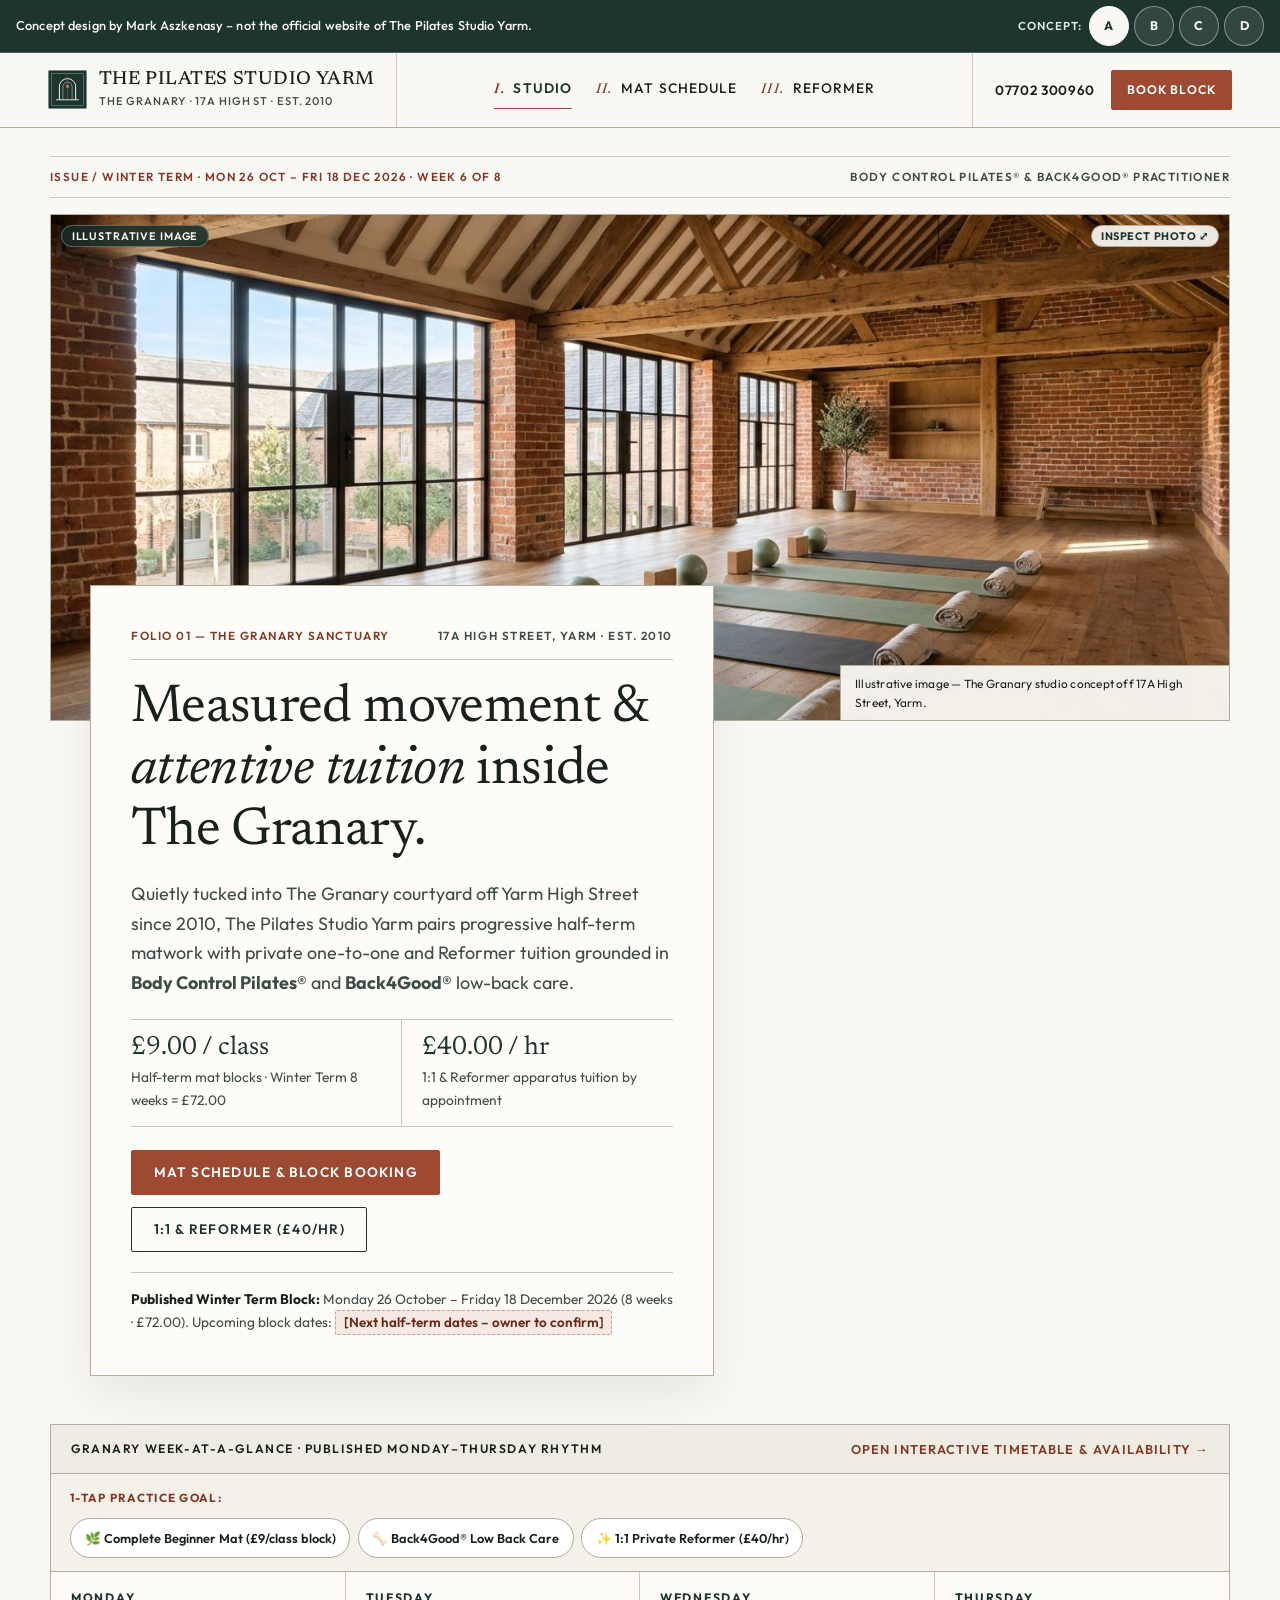
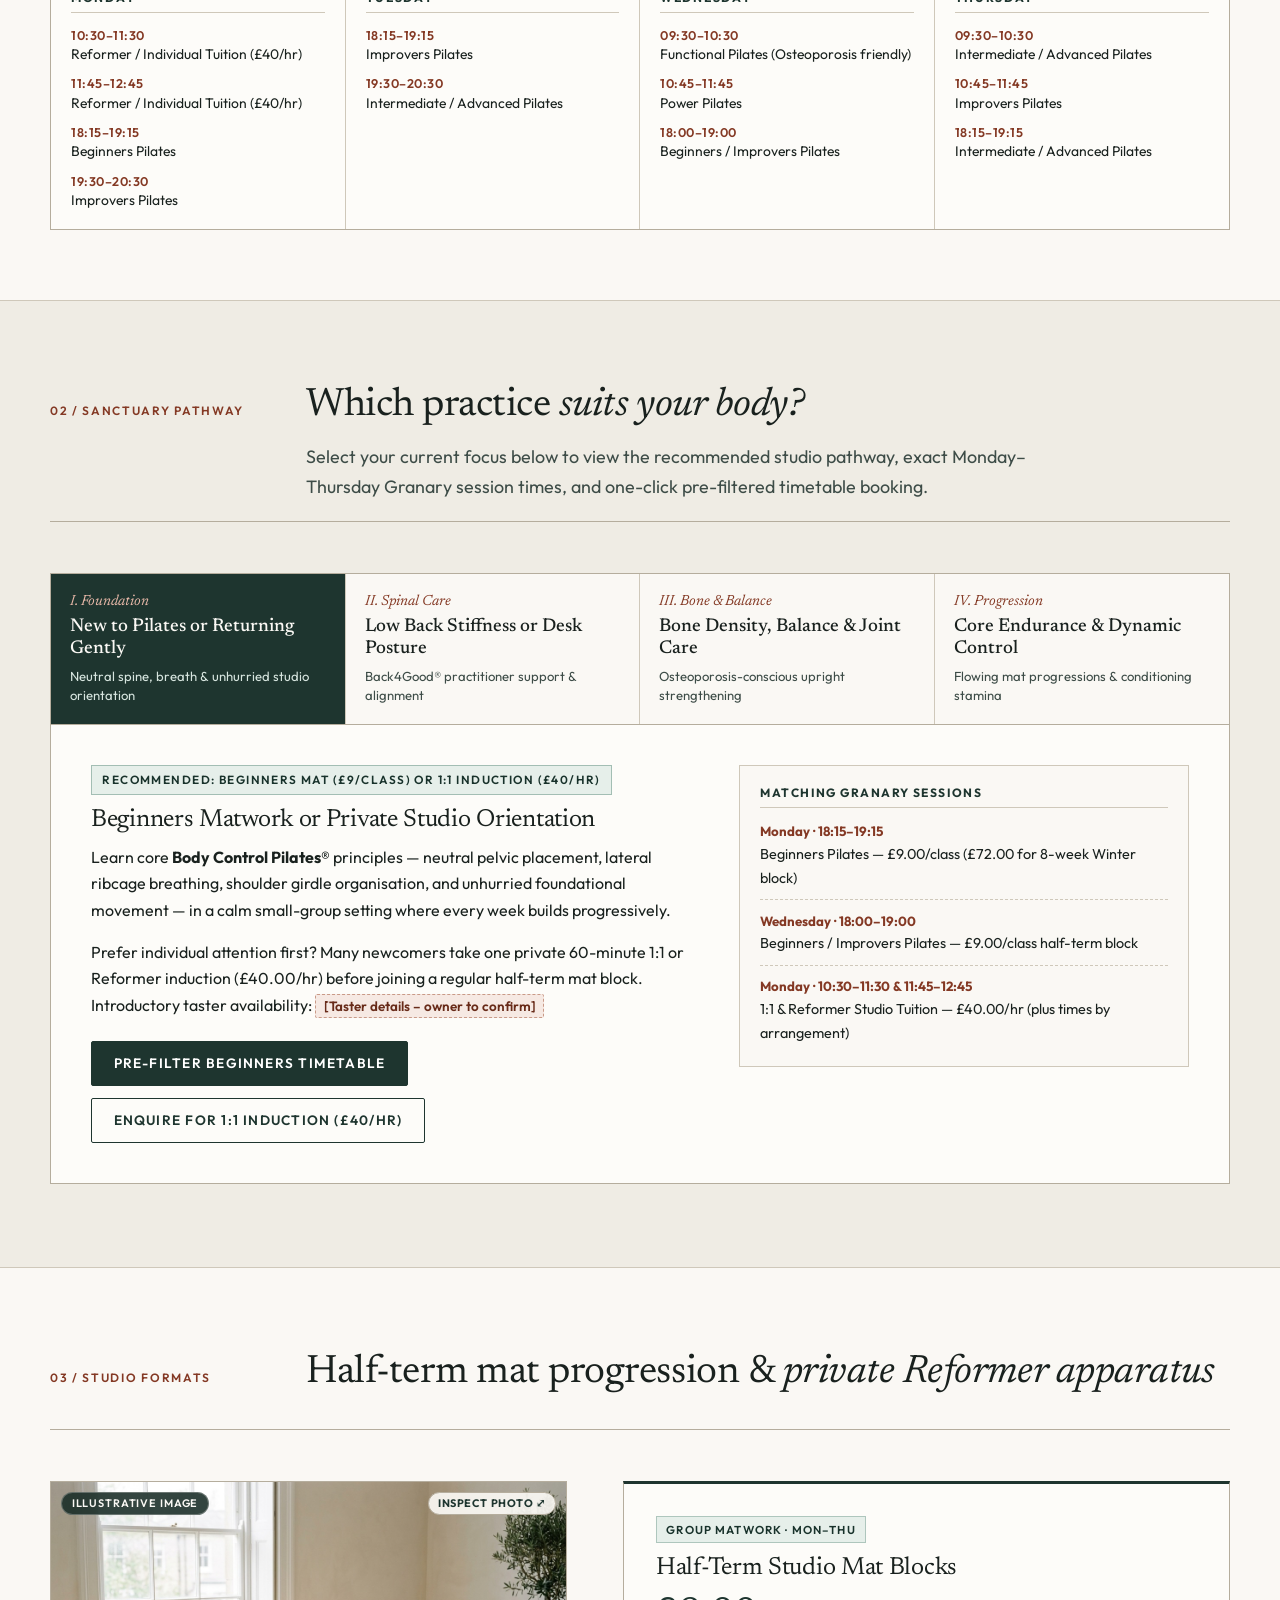
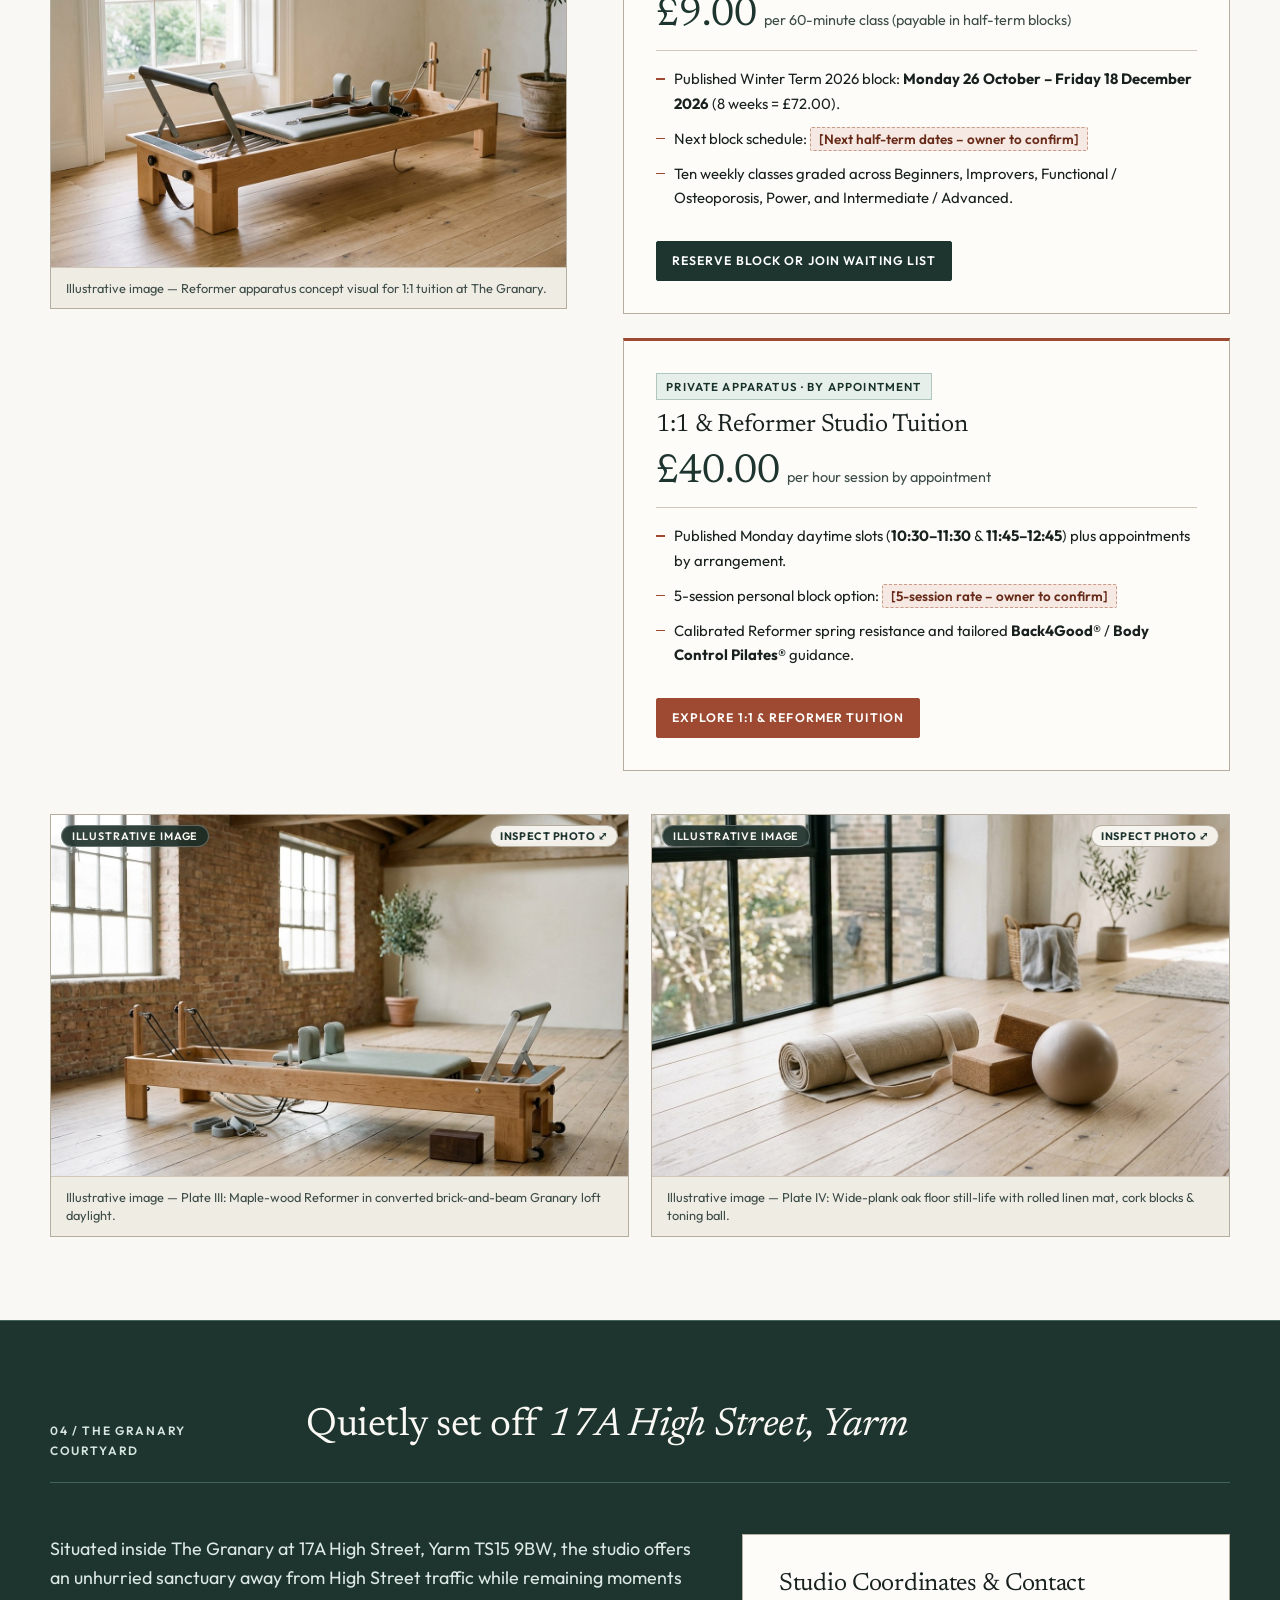
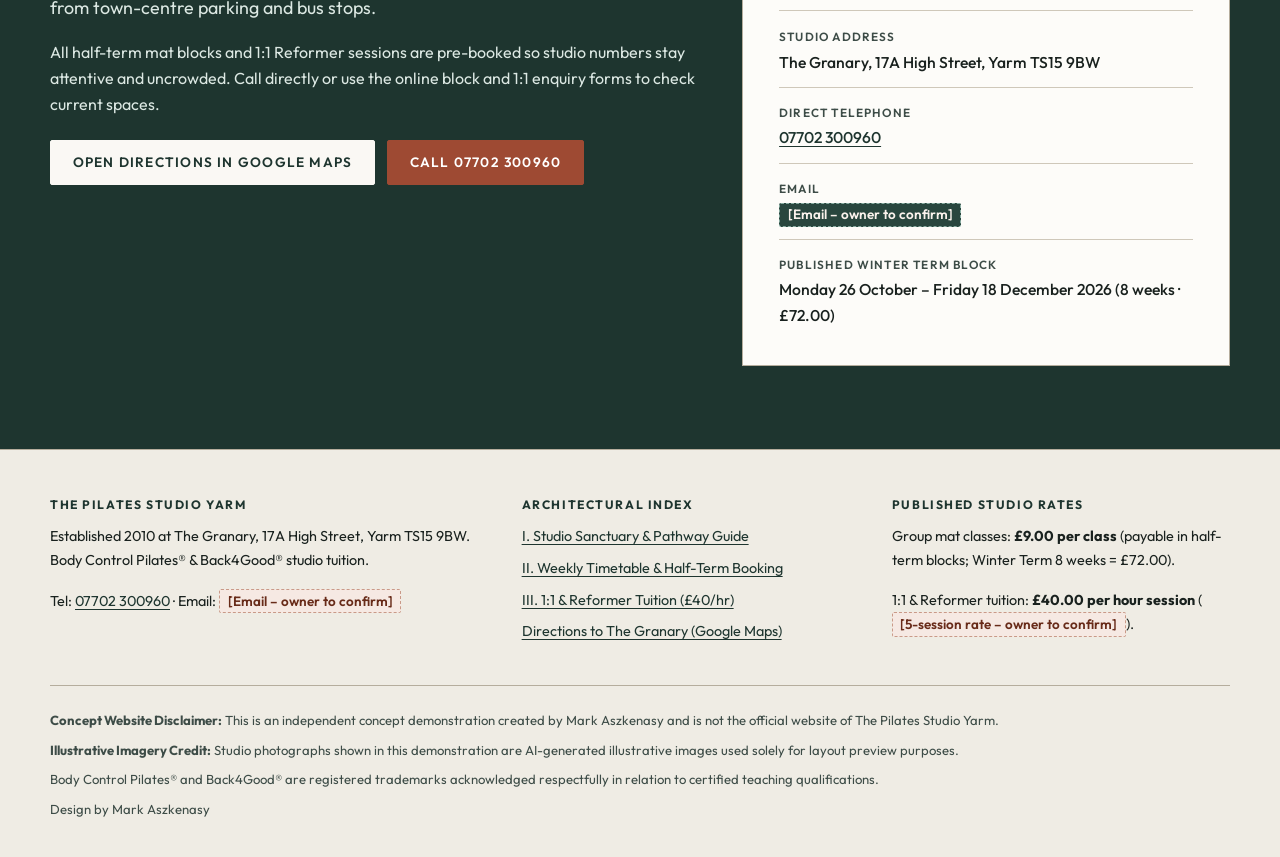
==== commit 3d8bb3a1: "Add Concept D pill to the A, B and C switchers Co-Authored-By: Claude Fable 5.2 <noreply@anthropic.c" ====
--- a/index.html
+++ b/index.html
@@ -21,6 +21,7 @@
         <a class="concept-pill is-active" href="index.html" aria-current="page">A</a>
         <a class="concept-pill" href="b/index.html">B</a>
         <a class="concept-pill" href="c/index.html">C</a>
+        <a class="concept-pill" href="d/index.html">D</a>
       </nav>
     </div>
   </div>
